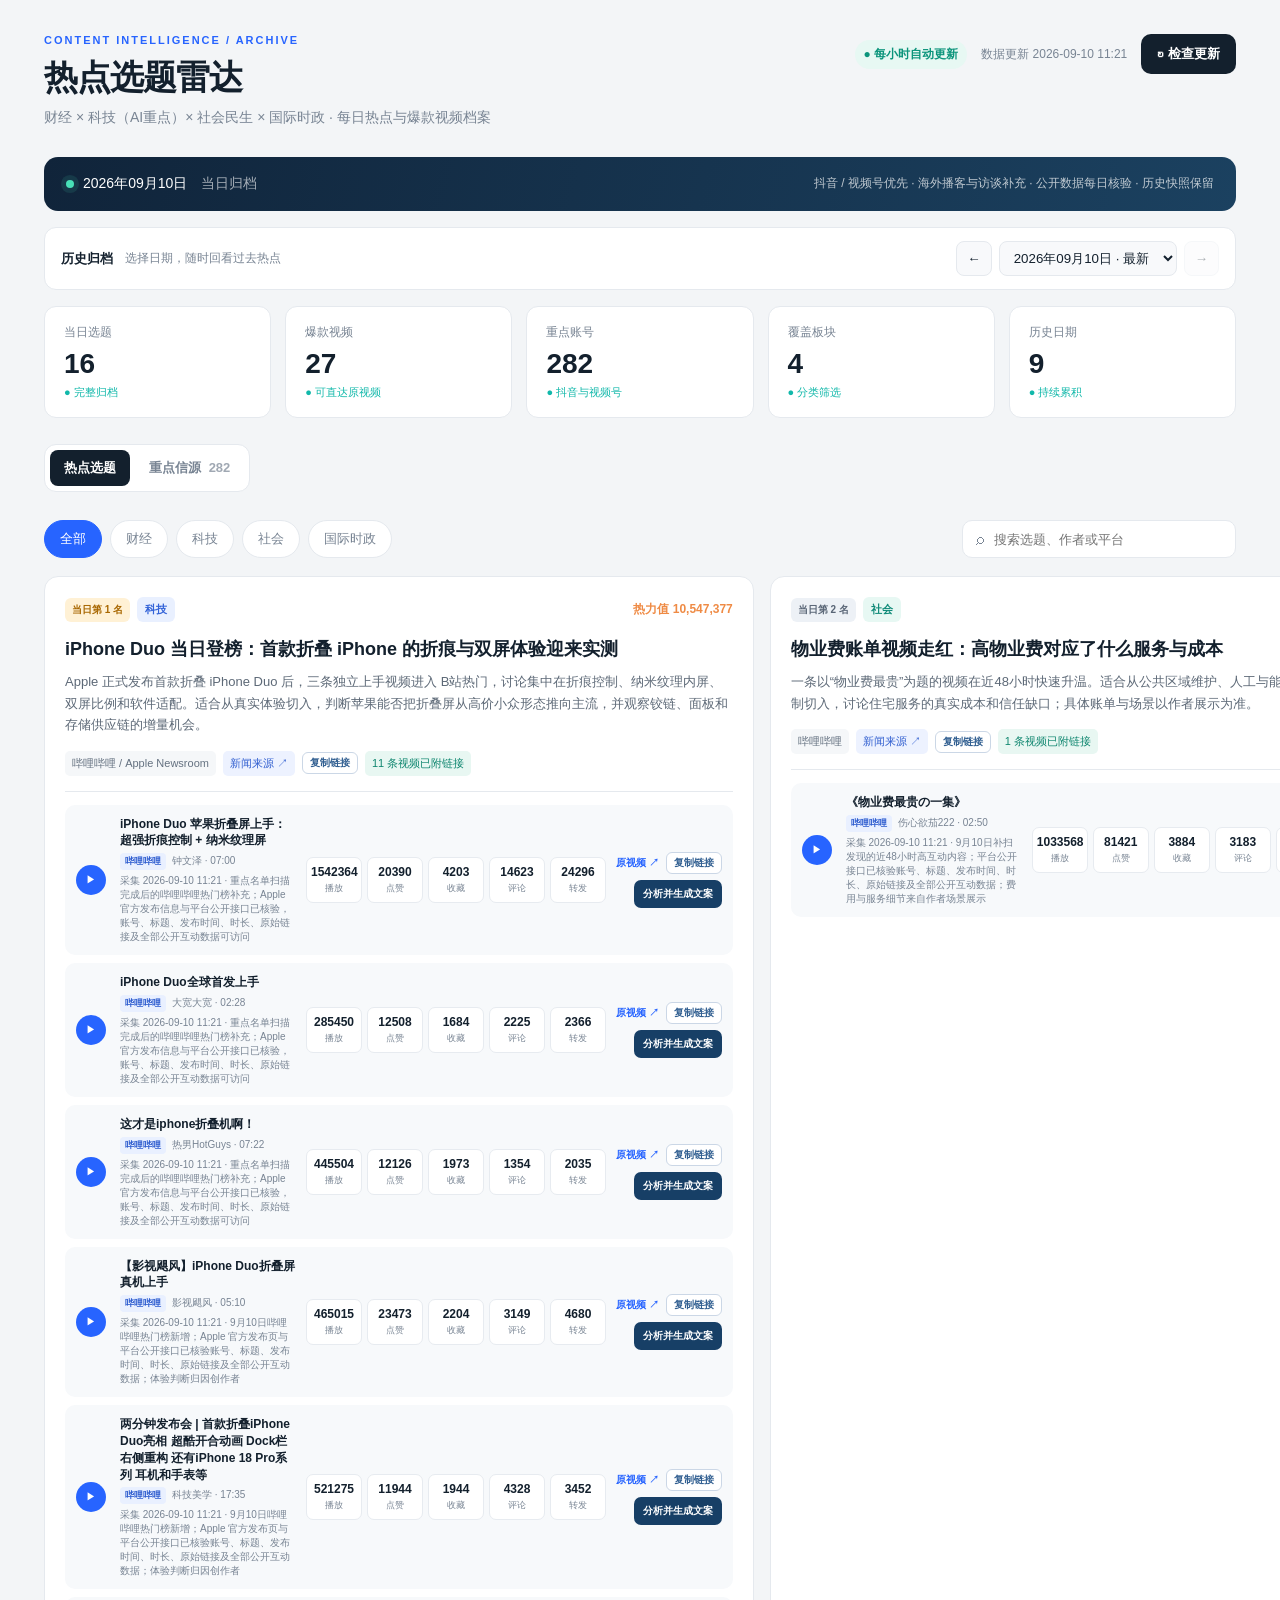
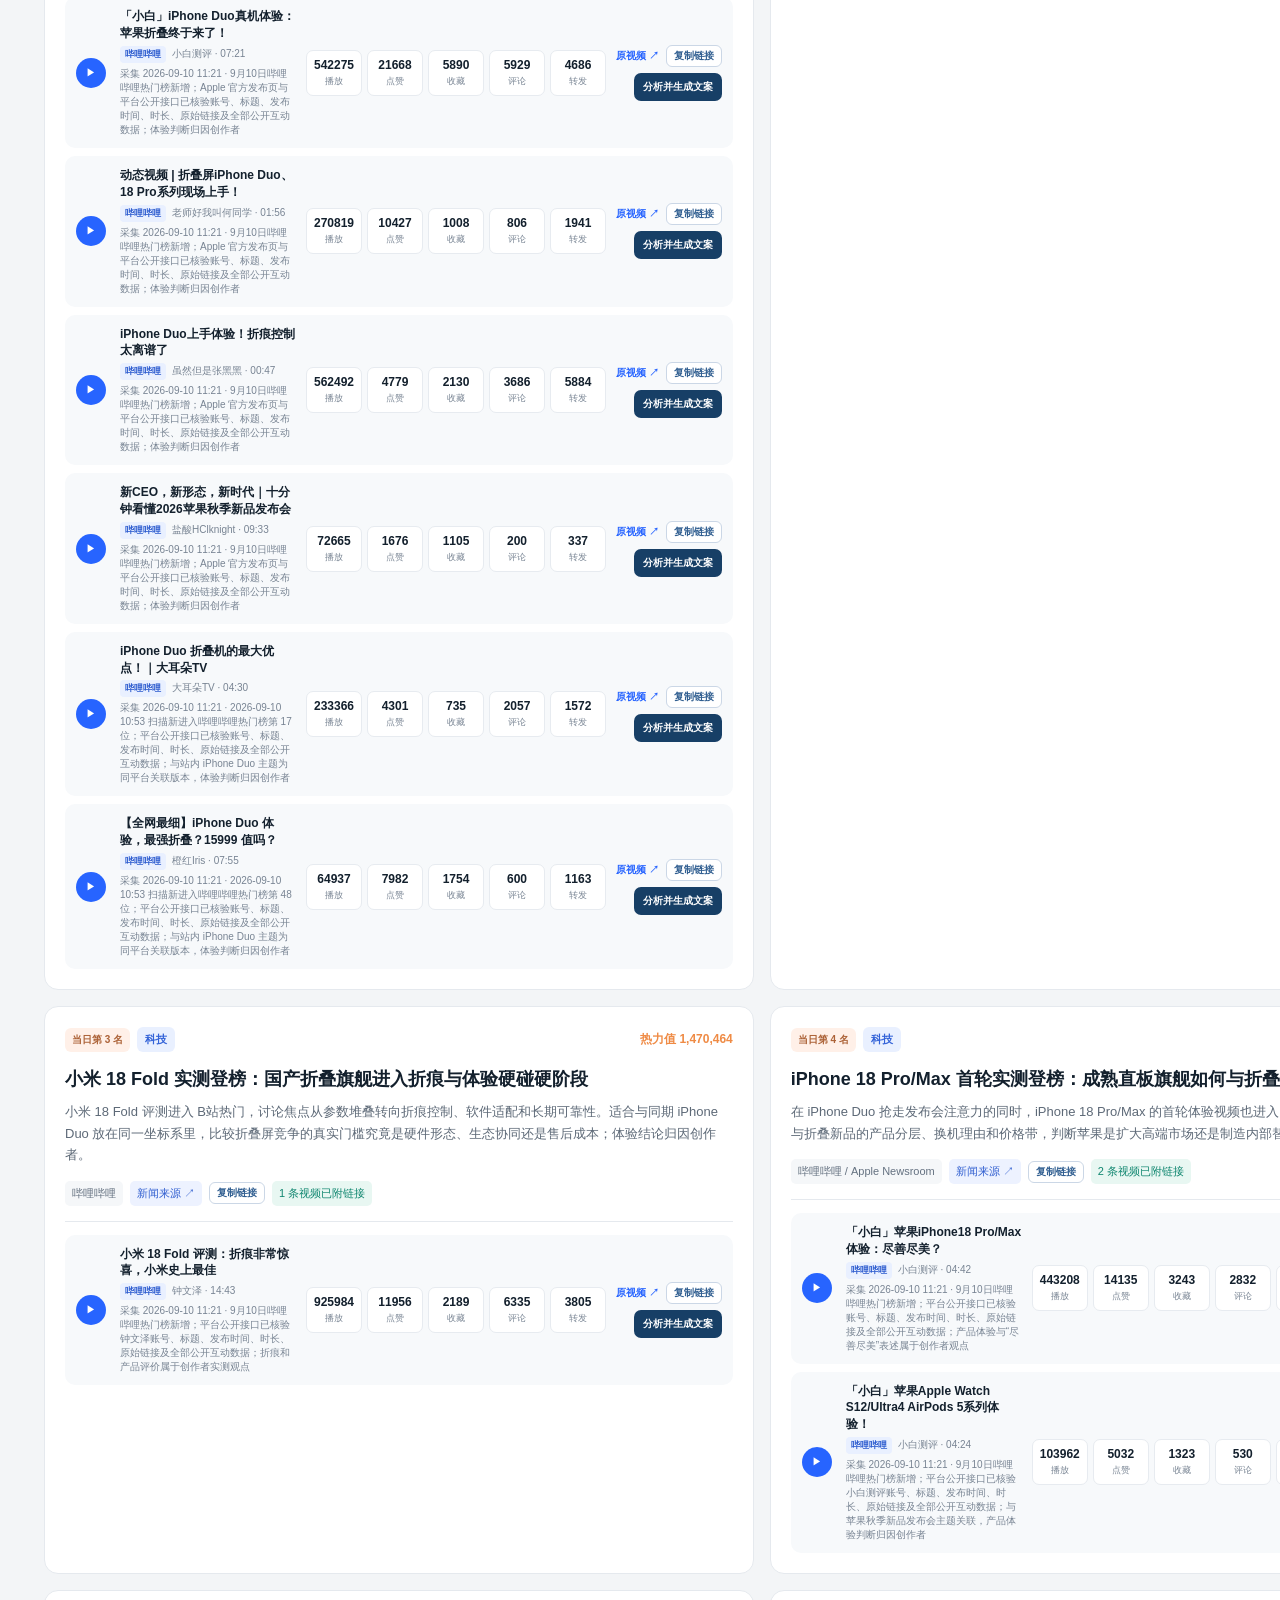
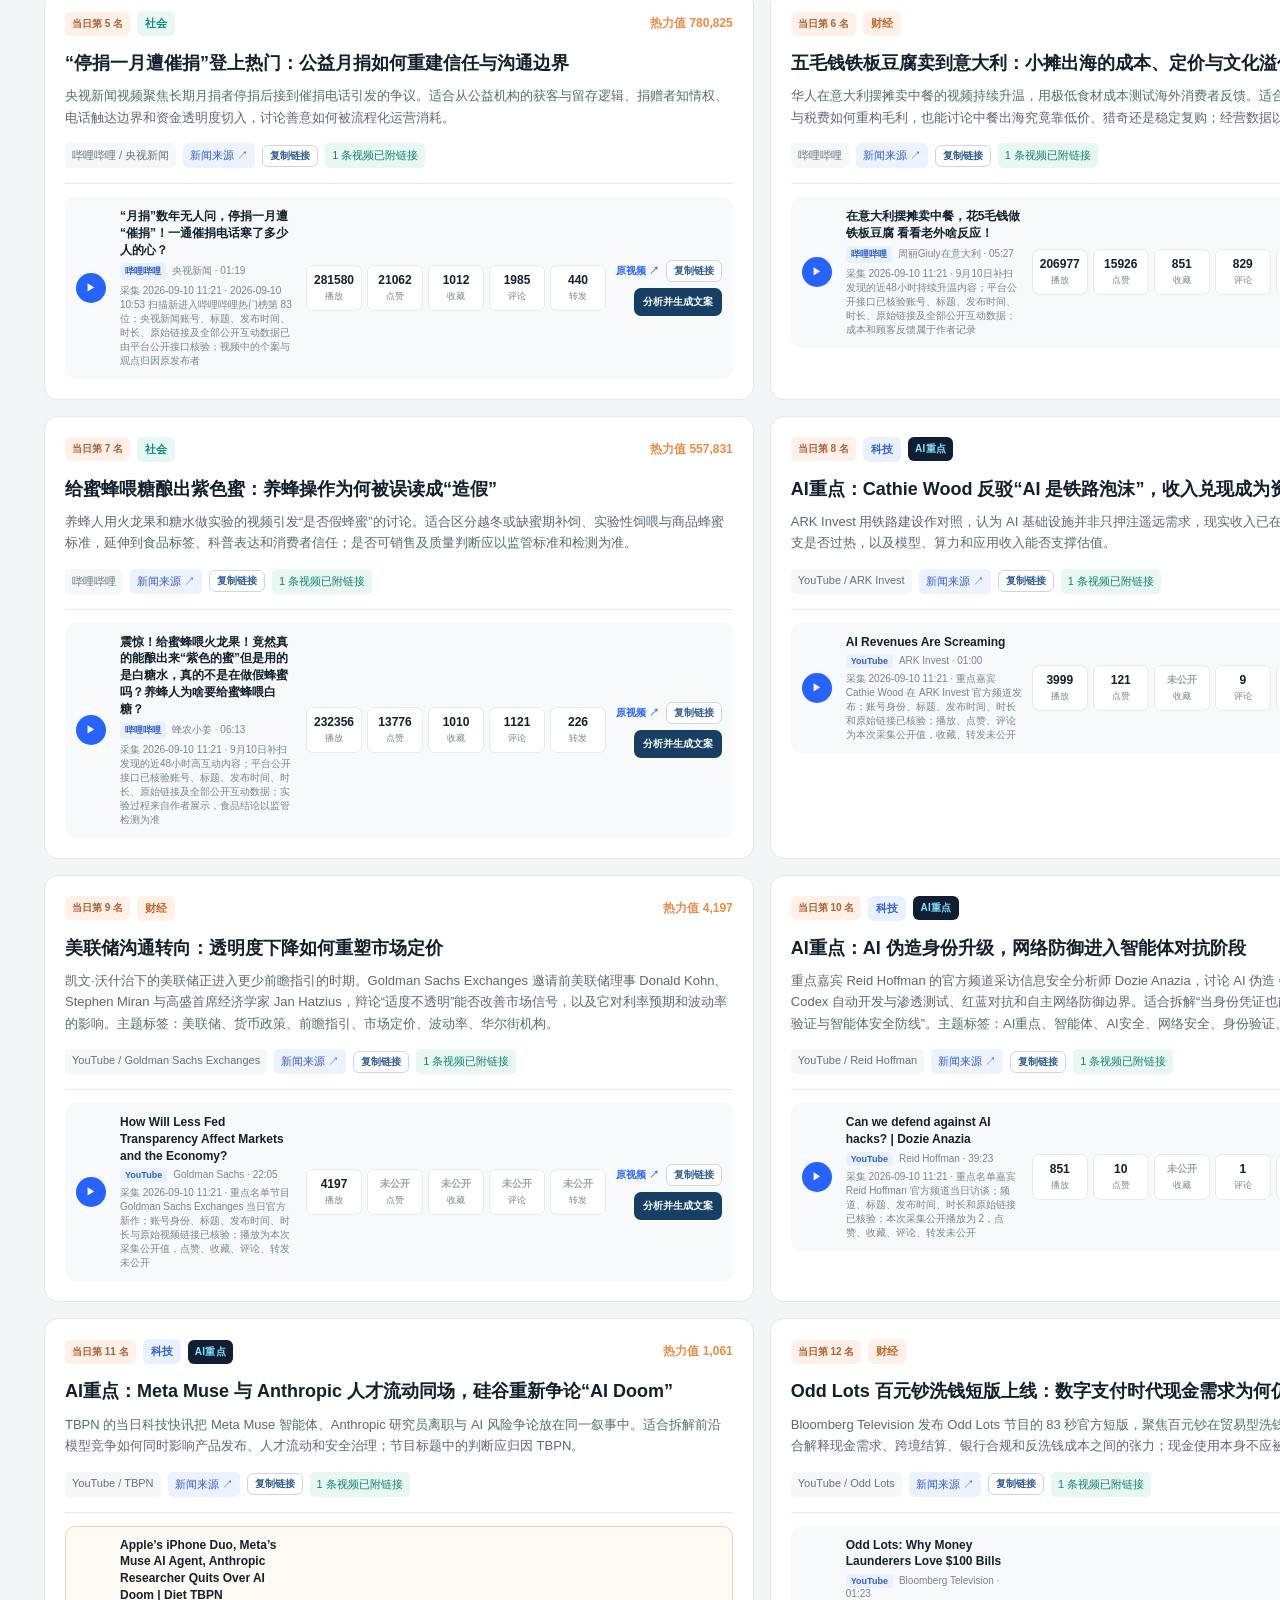
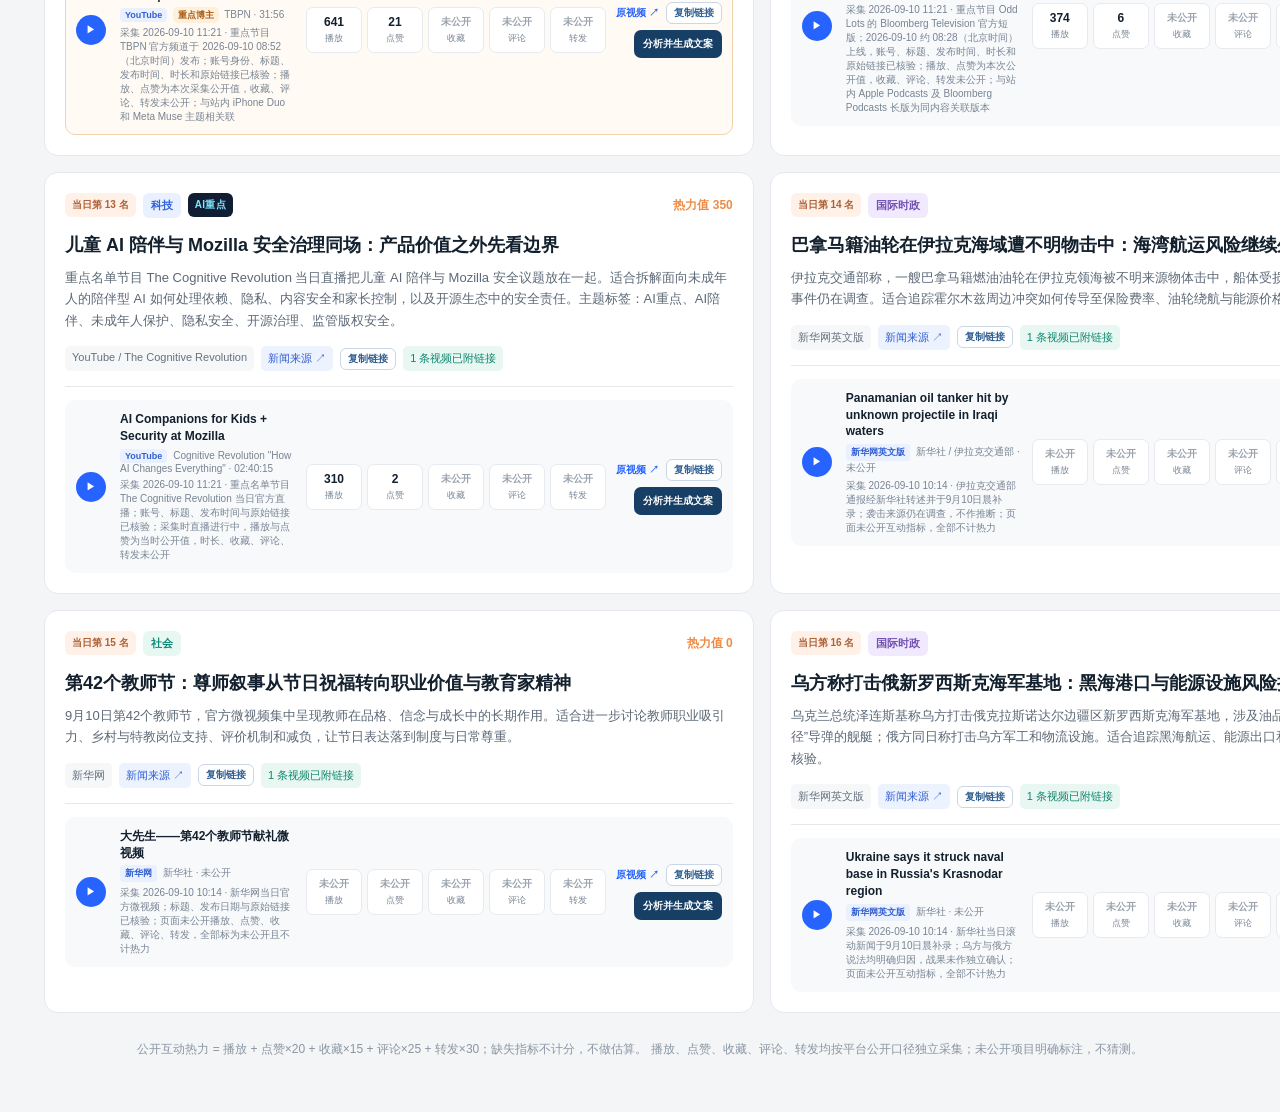
==== index.html @ 60758d53 "Publish hot topic radar public mirror" ====
<!doctype html>
<html lang="zh-CN">
<head>
  <meta charset="UTF-8" />
  <meta name="viewport" content="width=device-width, initial-scale=1.0" />
  <meta name="description" content="面向短视频编导的财经、科技、社会民生与国际时政热点选题和爆款视频数据库" />
  <title>热点选题雷达</title>
  <link rel="stylesheet" href="styles.css" />
  <link rel="stylesheet" href="rank.css" />
  <link rel="stylesheet" href="copy-links.css" />
  <link rel="stylesheet" href="creators.css" />
</head>
<body>
  <main class="shell">
    <header class="topbar">
      <div>
        <div class="eyebrow">CONTENT INTELLIGENCE / ARCHIVE</div>
        <h1>热点选题雷达</h1>
        <p class="subtitle">财经 × 科技（AI重点）× 社会民生 × 国际时政 · 每日热点与爆款视频档案</p>
      </div>
      <div class="top-actions"><span class="hourly">● 每小时自动更新</span><span id="updateTime"></span><button id="refreshBtn">↻ 检查更新</button></div>
    </header>

    <section class="hero">
      <div><span class="live-dot"></span><span id="dateLabel"></span><span class="muted">　当日归档</span></div>
      <div class="hero-note">抖音 / 视频号优先 · 海外播客与访谈补充 · 公开数据每日核验 · 历史快照保留</div>
    </section>

    <section class="date-strip">
      <div class="date-copy"><strong>历史归档</strong><span>选择日期，随时回看过去热点</span></div>
      <div class="date-controls">
        <button id="prevDate" aria-label="查看前一天">←</button>
        <select id="dateSelect" aria-label="选择热点日期"></select>
        <button id="nextDate" aria-label="查看后一天">→</button>
      </div>
    </section>

    <section class="stats" id="stats"></section>

    <nav class="view-switch" aria-label="内容视图">
      <button class="view-btn active" type="button" data-view="topics">热点选题</button>
      <button class="view-btn" type="button" data-view="creators">重点信源 <span id="creatorCount">282</span></button>
    </nav>

    <section class="toolbar" id="topicToolbar">
      <div class="tabs" id="tabs"></div>
      <label class="search"><span>⌕</span><input id="search" placeholder="搜索选题、作者或平台" /></label>
    </section>

    <section class="grid" id="topicGrid"></section>

    <section class="creator-panel" id="creatorPanel" hidden>
      <div class="creator-intro">
        <div><span class="creator-kicker">定向观察池</span><h2>重点博主、播客与访谈</h2><p id="creatorSummary">优先扫描国内重点账号，并追踪华尔街与硅谷的AI对话。</p></div>
        <label class="search creator-search"><span>⌕</span><input id="creatorSearch" placeholder="搜索博主、播客或访谈" /></label>
      </div>
      <div class="creator-tabs" id="creatorTabs"></div>
      <div class="creator-grid" id="creatorGrid"></div>
    </section>
    <footer>播放、点赞、收藏、评论、转发均按平台公开口径独立采集；平台未公开的项目会明确标注“待核验”。</footer>
  </main>

  <div id="copyToast" class="copy-toast" role="status" aria-live="polite" aria-atomic="true" hidden></div>

  <div class="analysis-modal" id="analysisModal" hidden>
    <div class="analysis-backdrop" data-close-analysis></div>
    <section class="analysis-panel" role="dialog" aria-modal="true" aria-labelledby="analysisTitle">
      <header class="analysis-head">
        <div><span class="analysis-kicker">爆款拆解与口播生成</span><h2 id="analysisTitle">文案分析工作台</h2></div>
        <button class="icon-btn" data-close-analysis aria-label="关闭分析面板">×</button>
      </header>
      <div class="analysis-controls">
        <label>目标受众<select id="audienceSelect"></select></label>
        <label>口播字数<select id="durationSelect"><option value="1400" selected>1400字以内</option><option value="1600">1401–1600字</option><option value="1800">1601–1800字</option></select></label>
        <label class="opinion-field">补充个人观点（可选）<textarea id="opinionInput" rows="2" placeholder="例如：我认为真正的机会不在上游，而在能替客户交付结果的应用端"></textarea></label>
        <button class="generate-btn" id="generateBtn">重新分析并生成</button>
      </div>
      <div class="analysis-basis" id="analysisBasis"></div>
      <div class="analysis-output" id="analysisOutput"></div>
      <footer class="analysis-actions"><button id="copyScript">复制口播稿</button><button id="downloadScript">下载 TXT</button><a id="analysisSource" target="_blank" rel="noopener">查看原视频 ↗</a></footer>
    </section>
  </div>
  <script src="data.js"></script>
  <script src="creator-data.js"></script>
  <script src="app.js"></script>
</body>
</html>
---- styles.css ----
:root{--bg:#f3f5f7;--ink:#13202d;--muted:#788493;--line:#e5e9ee;--card:#fff;--blue:#2764ff;--cyan:#11b8aa;--orange:#ef8b45;--shadow:0 12px 32px rgba(24,43,66,.08)}
*{box-sizing:border-box}body{margin:0;background:var(--bg);color:var(--ink);font-family:Inter,"PingFang SC","Microsoft YaHei",sans-serif}.shell{max-width:1460px;margin:auto;padding:34px 44px 54px}.topbar{display:flex;justify-content:space-between;gap:28px;align-items:flex-start}.eyebrow{font-size:11px;letter-spacing:2px;color:var(--blue);font-weight:800}.topbar h1{font-size:34px;letter-spacing:-1px;margin:9px 0 8px}.subtitle{margin:0;color:var(--muted);font-size:14px}.top-actions{display:flex;align-items:center;gap:14px;color:var(--muted);font-size:12px}.top-actions button{border:0;background:var(--ink);color:#fff;padding:11px 16px;border-radius:10px;cursor:pointer;font-weight:700}.hero{margin-top:30px;background:linear-gradient(105deg,#10243a,#1b4160);color:#fff;padding:18px 22px;border-radius:14px;display:flex;justify-content:space-between;font-size:14px}.live-dot{display:inline-block;width:8px;height:8px;border-radius:50%;background:#48e0b7;margin-right:9px;box-shadow:0 0 0 5px rgba(72,224,183,.11)}.muted{opacity:.62}.hero-note{font-size:12px;opacity:.72}.date-strip{margin:16px 0;display:flex;align-items:center;justify-content:space-between;background:#fff;border:1px solid var(--line);border-radius:12px;padding:13px 16px}.date-copy{display:flex;align-items:center;gap:12px}.date-copy strong{font-size:13px}.date-copy span{font-size:12px;color:var(--muted)}.date-controls{display:flex;gap:7px}.date-controls button,.date-controls select{border:1px solid var(--line);background:#f8f9fb;border-radius:8px;padding:8px 10px;color:var(--ink)}.date-controls button{cursor:pointer}.date-controls button:disabled{opacity:.35;cursor:not-allowed}.stats{display:grid;grid-template-columns:repeat(4,1fr);gap:14px;margin:16px 0}.stat{background:var(--card);border:1px solid var(--line);border-radius:12px;padding:17px 19px}.stat-label{color:var(--muted);font-size:12px}.stat-value{font-size:28px;font-weight:800;margin-top:7px}.stat-trend{font-size:11px;color:var(--cyan);margin-top:5px}.toolbar{display:flex;justify-content:space-between;align-items:center;margin:28px 0 18px}.tabs{display:flex;gap:8px;flex-wrap:wrap}.tab{border:1px solid var(--line);background:#fff;color:var(--muted);padding:9px 15px;border-radius:999px;cursor:pointer;font-size:13px}.tab.active{background:var(--blue);border-color:var(--blue);color:#fff}.search{background:#fff;border:1px solid var(--line);border-radius:10px;padding:9px 13px;display:flex;gap:8px;align-items:center;color:var(--muted)}.search input{border:0;outline:0;width:230px;font-size:13px}.grid{display:grid;grid-template-columns:repeat(2,1fr);gap:16px}.card{background:var(--card);border:1px solid var(--line);border-radius:14px;padding:20px;display:flex;flex-direction:column;transition:.2s}.card:hover{transform:translateY(-2px);box-shadow:var(--shadow)}.card-head{display:flex;justify-content:space-between;align-items:center}.tag{font-size:11px;font-weight:800;padding:5px 8px;border-radius:6px}.tag.财经{background:#fff0e8;color:#c86526}.tag.科技{background:#e9f0ff;color:#3262d8}.tag.社会{background:#e7f8f3;color:#118b79}.tag.国际时政{background:#f1eaff;color:#7251b2}.score{font-size:12px;color:var(--orange);font-weight:800}.card h2{font-size:18px;line-height:1.4;margin:15px 0 9px}.hook{font-size:13px;line-height:1.65;color:#5d6977;margin:0}.meta{display:flex;gap:7px;flex-wrap:wrap;margin-top:15px}.pill{font-size:11px;color:#647180;background:#f5f7f9;border-radius:5px;padding:5px 7px;text-decoration:none}.pill.warn{color:#a56b21;background:#fff7e8}.pill.ok{color:#0f866f;background:#e8f7f2}.pill.source{color:#315fd0;background:#edf2ff}.videos{display:grid;gap:8px;border-top:1px solid var(--line);margin-top:15px;padding-top:13px}.video{display:grid;grid-template-columns:34px 1fr auto;align-items:center;gap:10px;padding:10px;border-radius:10px;background:#f7f9fb;text-decoration:none;color:var(--ink);border:1px solid transparent}.video:hover{border-color:#ccdafd;background:#f1f5ff}.play{width:30px;height:30px;display:grid;place-items:center;background:var(--blue);color:#fff;border-radius:50%;font-size:10px}.video-main strong{display:block;font-size:12px;line-height:1.4}.video-main span{display:block;color:var(--muted);font-size:10px;margin-top:4px}.video-metric{text-align:right}.video-metric b{display:block;font-size:13px}.video-metric span{display:block;font-size:9px;color:var(--muted);margin-top:3px}.empty-video{border-top:1px solid var(--line);margin-top:15px;padding-top:12px;color:#a0a8b2;font-size:11px}.card.empty{grid-column:1/-1}footer{color:#8b96a2;font-size:12px;margin-top:28px;text-align:center}@media(max-width:900px){.shell{padding:26px 20px}.grid{grid-template-columns:1fr}.stats{grid-template-columns:repeat(2,1fr)}}@media(max-width:620px){.topbar,.hero,.toolbar,.date-strip{display:block}.top-actions{margin-top:18px}.hero-note,.date-controls{margin-top:10px}.date-controls{display:grid;grid-template-columns:auto 1fr auto}.stats{gap:8px}.stat{padding:14px}.stat-value{font-size:23px}.search{margin-top:14px}.search input{width:100%}.video{grid-template-columns:30px 1fr}.video-metric{grid-column:2;text-align:left;display:flex;gap:6px;align-items:center}}
---- rank.css ----
.card-head{gap:12px}
.head-left{display:flex;align-items:center;gap:7px;flex-wrap:wrap}
.rank{font-size:10px;font-weight:800;padding:5px 7px;border-radius:6px;background:#edf0f4;color:#596574}
.rank-1{background:#fff1d5;color:#a86700}
.rank-2{background:#edf1f6;color:#596576}
.rank-3{background:#fff0e8;color:#ac6237}
.ai-focus{font-size:10px;font-weight:900;padding:5px 7px;border-radius:6px;background:#111d32;color:#7ee7ff;letter-spacing:.3px}
.hourly{color:#0b947b;font-weight:800;background:#e7f8f3;padding:6px 9px;border-radius:999px;white-space:nowrap}
.video{grid-template-columns:minmax(220px,1.25fr) minmax(300px,1fr) auto}
.video-lead{display:grid;grid-template-columns:34px 1fr;align-items:center;gap:10px;min-width:0}
.video-main{min-width:0}
.video-metrics{display:grid;grid-template-columns:repeat(5,minmax(48px,1fr));gap:5px}
.video-metric{text-align:center;background:#fff;border:1px solid #e7ebf0;border-radius:7px;padding:7px 4px}
.video-metric b{font-size:12px;white-space:nowrap}
.video-metric.pending b{font-size:10px;color:#9aa3ad;font-weight:600}
.video-lead{text-decoration:none;color:inherit}.video-link{font-size:10px;color:var(--blue);font-weight:700;white-space:nowrap;text-decoration:none}.video-actions{display:grid;gap:6px;justify-items:end}.analyze-btn{border:0;border-radius:7px;background:#173f66;color:#fff;padding:7px 9px;font-size:10px;font-weight:800;cursor:pointer;white-space:nowrap}.analyze-btn:hover{background:#245b8d}
.platform-badge{display:inline-block;margin-right:6px;padding:2px 5px;border-radius:4px;background:#e9f0ff;color:#315fd0;font-size:9px;font-style:normal;font-weight:800}
.analysis-modal[hidden]{display:none}.analysis-modal{position:fixed;inset:0;z-index:1000;display:grid;justify-items:end}.analysis-backdrop{position:absolute;inset:0;background:rgba(7,18,30,.56);backdrop-filter:blur(3px)}.analysis-panel{position:relative;width:min(880px,94vw);height:100%;overflow:auto;background:#f5f7fa;box-shadow:-20px 0 60px rgba(0,0,0,.22);padding:26px}.analysis-head{display:flex;justify-content:space-between;align-items:flex-start;gap:20px}.analysis-head h2{font-size:24px;line-height:1.35;margin:6px 0 0}.analysis-kicker{font-size:10px;letter-spacing:1.6px;color:var(--blue);font-weight:900}.icon-btn{border:1px solid var(--line);background:#fff;border-radius:50%;width:36px;height:36px;font-size:22px;cursor:pointer}.analysis-controls{display:grid;grid-template-columns:1fr 1fr auto;gap:10px;margin:22px 0 12px}.analysis-controls label{display:grid;gap:6px;font-size:11px;color:var(--muted);font-weight:700}.analysis-controls select,.analysis-controls textarea{border:1px solid var(--line);background:#fff;border-radius:9px;padding:10px;color:var(--ink);font:inherit;resize:vertical}.opinion-field{grid-column:1/3}.generate-btn{grid-column:3;grid-row:1/3;border:0;background:var(--blue);color:#fff;border-radius:10px;padding:0 17px;font-weight:800;cursor:pointer}.analysis-basis{font-size:11px;line-height:1.55;color:#788391;background:#edf1f5;border-radius:8px;padding:10px 12px}.analysis-grid{display:grid;grid-template-columns:1fr 1fr;gap:12px;margin-top:14px}.analysis-grid section,.script-box{background:#fff;border:1px solid var(--line);border-radius:12px;padding:16px}.analysis-output h3{font-size:13px;margin:0 0 10px}.analysis-output p,.analysis-output li{font-size:12px;line-height:1.7;color:#536171}.analysis-output ol{padding-left:19px;margin:0}.script-box{margin-top:12px}.script-box pre{margin:0;white-space:pre-wrap;font-family:inherit;font-size:13px;line-height:1.9;color:#25364a}.analysis-actions{position:sticky;bottom:-26px;margin:18px -26px -26px;padding:14px 26px;background:rgba(255,255,255,.96);border-top:1px solid var(--line);display:flex;gap:9px;align-items:center}.analysis-actions button,.analysis-actions a{border:1px solid var(--line);border-radius:8px;background:#fff;color:var(--ink);padding:9px 12px;font-size:11px;font-weight:800;text-decoration:none;cursor:pointer}.analysis-actions button:first-child{background:var(--ink);color:#fff;border-color:var(--ink)}.modal-open{overflow:hidden}
@media(max-width:1120px){.video{grid-template-columns:1fr}.video-actions{display:flex;justify-content:flex-end;align-items:center}}
@media(max-width:620px){.video-metrics{grid-template-columns:repeat(5,minmax(0,1fr));gap:3px}.video-metric{padding:6px 2px}.video-metric b{font-size:10px}.video-metric.pending b{font-size:9px}.video-actions{justify-content:space-between}.analysis-panel{width:100vw;padding:20px}.analysis-controls,.analysis-grid{grid-template-columns:1fr}.opinion-field,.generate-btn{grid-column:1;grid-row:auto}.generate-btn{padding:12px}.analysis-actions{bottom:-20px;margin:18px -20px -20px;padding:12px 20px;flex-wrap:wrap}}
---- copy-links.css ----
.source-actions,
.link-actions {
  display: inline-flex;
  align-items: center;
  gap: 7px;
}

.link-actions {
  justify-content: flex-end;
}

.copy-link-btn {
  border: 1px solid #cbd7e6;
  border-radius: 6px;
  background: #fff;
  color: #315f91;
  padding: 5px 7px;
  font: inherit;
  font-size: 10px;
  font-weight: 800;
  line-height: 1;
  cursor: pointer;
  white-space: nowrap;
}

.copy-link-btn:hover {
  border-color: #8eacd0;
  background: #edf4fc;
}

.copy-link-btn:focus-visible {
  outline: 2px solid var(--blue);
  outline-offset: 2px;
}

.copy-toast {
  position: fixed;
  right: 22px;
  bottom: 22px;
  z-index: 80;
  background: #123f37;
  color: #fff;
  border-radius: 10px;
  padding: 11px 15px;
  box-shadow: 0 10px 28px rgba(18, 32, 45, .22);
  font-size: 13px;
  font-weight: 700;
}

.copy-toast.error {
  background: #9c3f34;
}

@media (max-width: 620px) {
  .copy-toast {
    left: 16px;
    right: 16px;
    bottom: 16px;
    text-align: center;
  }
}
---- creators.css ----
.view-switch {
  display: inline-flex;
  gap: 5px;
  padding: 5px;
  margin-top: 10px;
  border: 1px solid var(--line);
  border-radius: 12px;
  background: #fff;
}

.view-btn,
.creator-tab {
  border: 0;
  border-radius: 8px;
  background: transparent;
  color: var(--muted);
  padding: 9px 14px;
  font-size: 13px;
  font-weight: 700;
  cursor: pointer;
}

.view-btn.active,
.creator-tab.active {
  background: var(--ink);
  color: #fff;
}

.view-btn span {
  margin-left: 4px;
  opacity: .7;
}

.creator-panel {
  margin-top: 22px;
}

.creator-intro {
  display: flex;
  align-items: flex-end;
  justify-content: space-between;
  gap: 20px;
  padding: 21px 22px;
  border-radius: 14px;
  background: linear-gradient(110deg, #122a42, #183f5f);
  color: #fff;
}

.creator-kicker {
  color: #70e0c5;
  font-size: 11px;
  font-weight: 800;
  letter-spacing: 1.5px;
}

.creator-intro h2 {
  margin: 6px 0 5px;
  font-size: 24px;
}

.creator-intro p {
  margin: 0;
  color: rgba(255,255,255,.65);
  font-size: 13px;
}

.creator-search {
  flex: 0 0 auto;
}

.creator-tabs {
  display: flex;
  gap: 6px;
  margin: 16px 0 12px;
}

.creator-tab {
  border: 1px solid var(--line);
  background: #fff;
}

.creator-tab.active {
  border-color: var(--blue);
  background: var(--blue);
}

.creator-grid {
  display: grid;
  grid-template-columns: repeat(4, minmax(0, 1fr));
  gap: 10px;
}

.creator-card {
  display: grid;
  grid-template-columns: 40px minmax(0, 1fr) auto;
  align-items: center;
  gap: 10px;
  min-width: 0;
  padding: 13px;
  border: 1px solid var(--line);
  border-radius: 11px;
  background: #fff;
}

.creator-avatar {
  display: grid;
  width: 40px;
  height: 40px;
  place-items: center;
  border-radius: 50%;
  background: linear-gradient(145deg, #e8efff, #dce9f4);
  color: #284f78;
  font-size: 16px;
  font-weight: 900;
}

.creator-main {
  min-width: 0;
}

.creator-main h3 {
  overflow: hidden;
  margin: 0 0 6px;
  font-size: 14px;
  line-height: 1.3;
  text-overflow: ellipsis;
  white-space: nowrap;
}

.creator-main p {
  display: flex;
  gap: 5px;
  margin: 0;
}

.creator-platform,
.monitor-badge,
.review-badge,
.watch-badge {
  border-radius: 5px;
  padding: 3px 5px;
  font-size: 9px;
  font-style: normal;
  font-weight: 800;
}

.creator-platform.douyin { background: #edf0f4; color: #222b36; }
.creator-platform.channels { background: #e8f7f2; color: #0f806d; }
.creator-platform.podcast { background: #f1eaff; color: #6947a5; }
.creator-platform.person { background: #fff0dc; color: #9a581b; }
.monitor-badge { background: #eef3ff; color: #4168bb; }
.review-badge { background: #fff3df; color: #a96b16; }
.watch-badge { margin-right: 5px; background: #fff0dc; color: #a65c16; }

.copy-name-btn {
  border: 1px solid var(--line);
  border-radius: 7px;
  background: #f7f9fb;
  color: #526275;
  padding: 7px;
  font-size: 10px;
  font-weight: 700;
  cursor: pointer;
}

.copy-name-btn:hover { border-color: #aebfd2; background: #eef4fa; }
.creator-actions { display: grid; justify-items: end; gap: 6px; }
.creator-open { color: var(--blue); font-size: 10px; font-weight: 800; text-decoration: none; }
.podcast-card { grid-template-columns: 40px minmax(0, 1fr) auto; border-color: #e2d9f3; }
.podcast-card .creator-avatar { background: linear-gradient(145deg, #f0eaff, #e4dcf4); color: #66459d; }
.podcast-focus { margin: -1px 0 7px; color: #7b8490; font-size: 10px; line-height: 1.35; }
.watched-video { border-color: #f0d4ad; background: #fffaf3; }
.creator-empty { grid-column: 1 / -1; padding: 30px; text-align: center; color: var(--muted); }
.stats { grid-template-columns: repeat(5, 1fr); }

@media (max-width: 1180px) {
  .creator-grid { grid-template-columns: repeat(3, minmax(0, 1fr)); }
}

@media (max-width: 900px) {
  .stats { grid-template-columns: repeat(2, 1fr); }
  .creator-grid { grid-template-columns: repeat(2, minmax(0, 1fr)); }
}

@media (max-width: 620px) {
  .view-switch { display: flex; }
  .view-btn { flex: 1; }
  .creator-intro { display: block; }
  .creator-search { margin-top: 14px; }
  .creator-tabs { overflow-x: auto; }
  .creator-grid { grid-template-columns: 1fr; }
}
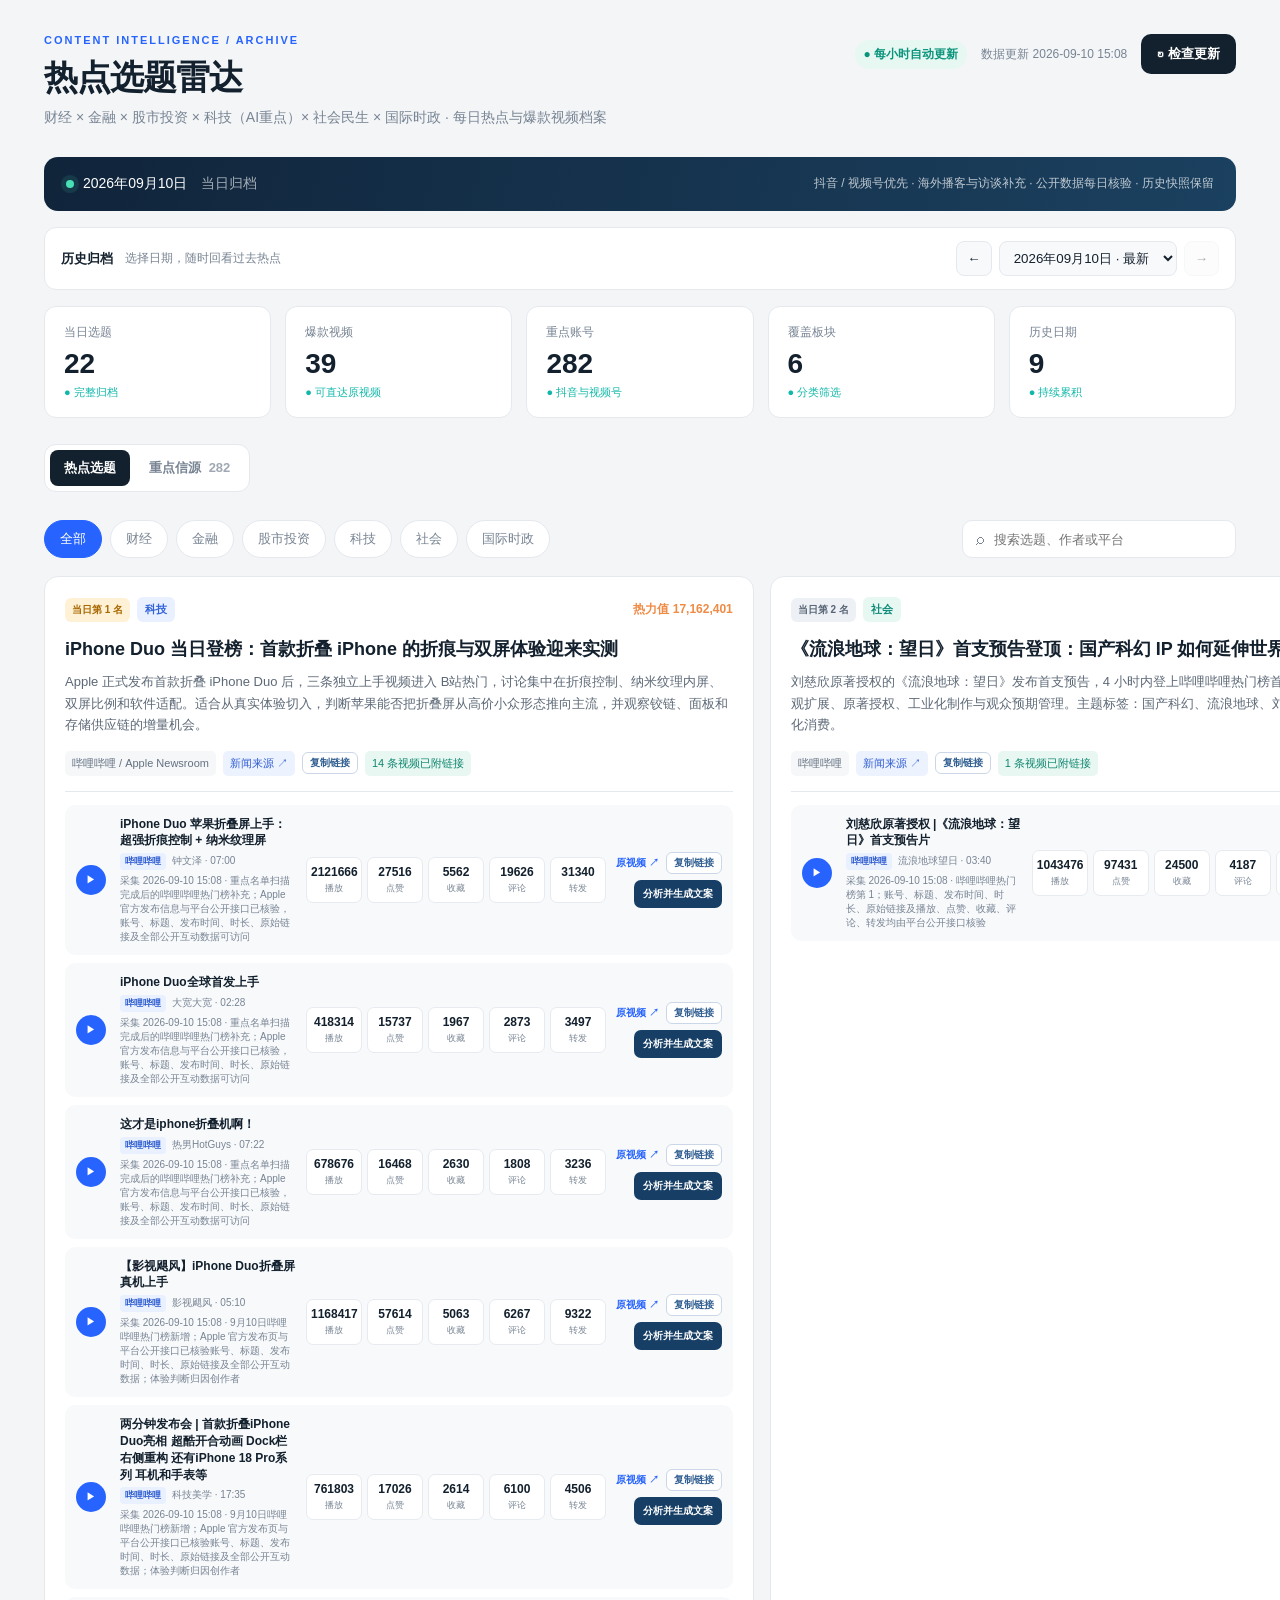
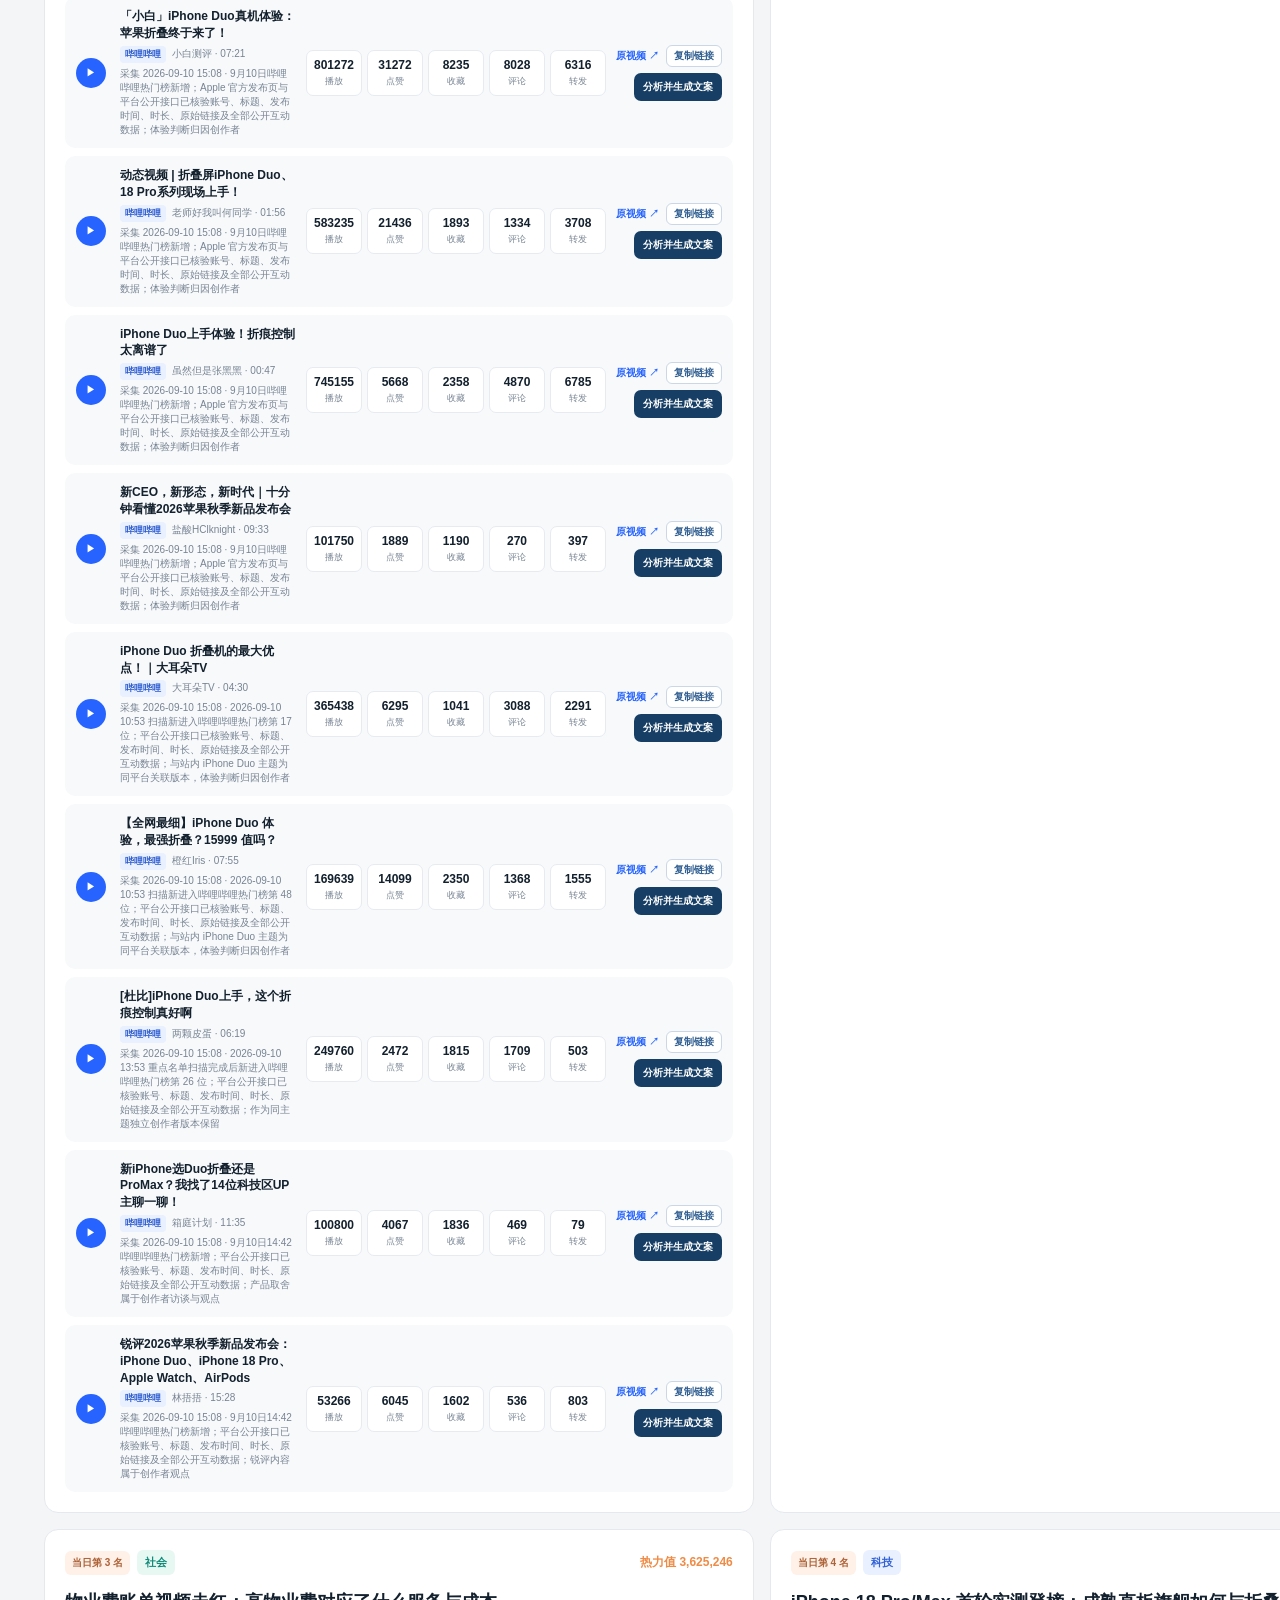
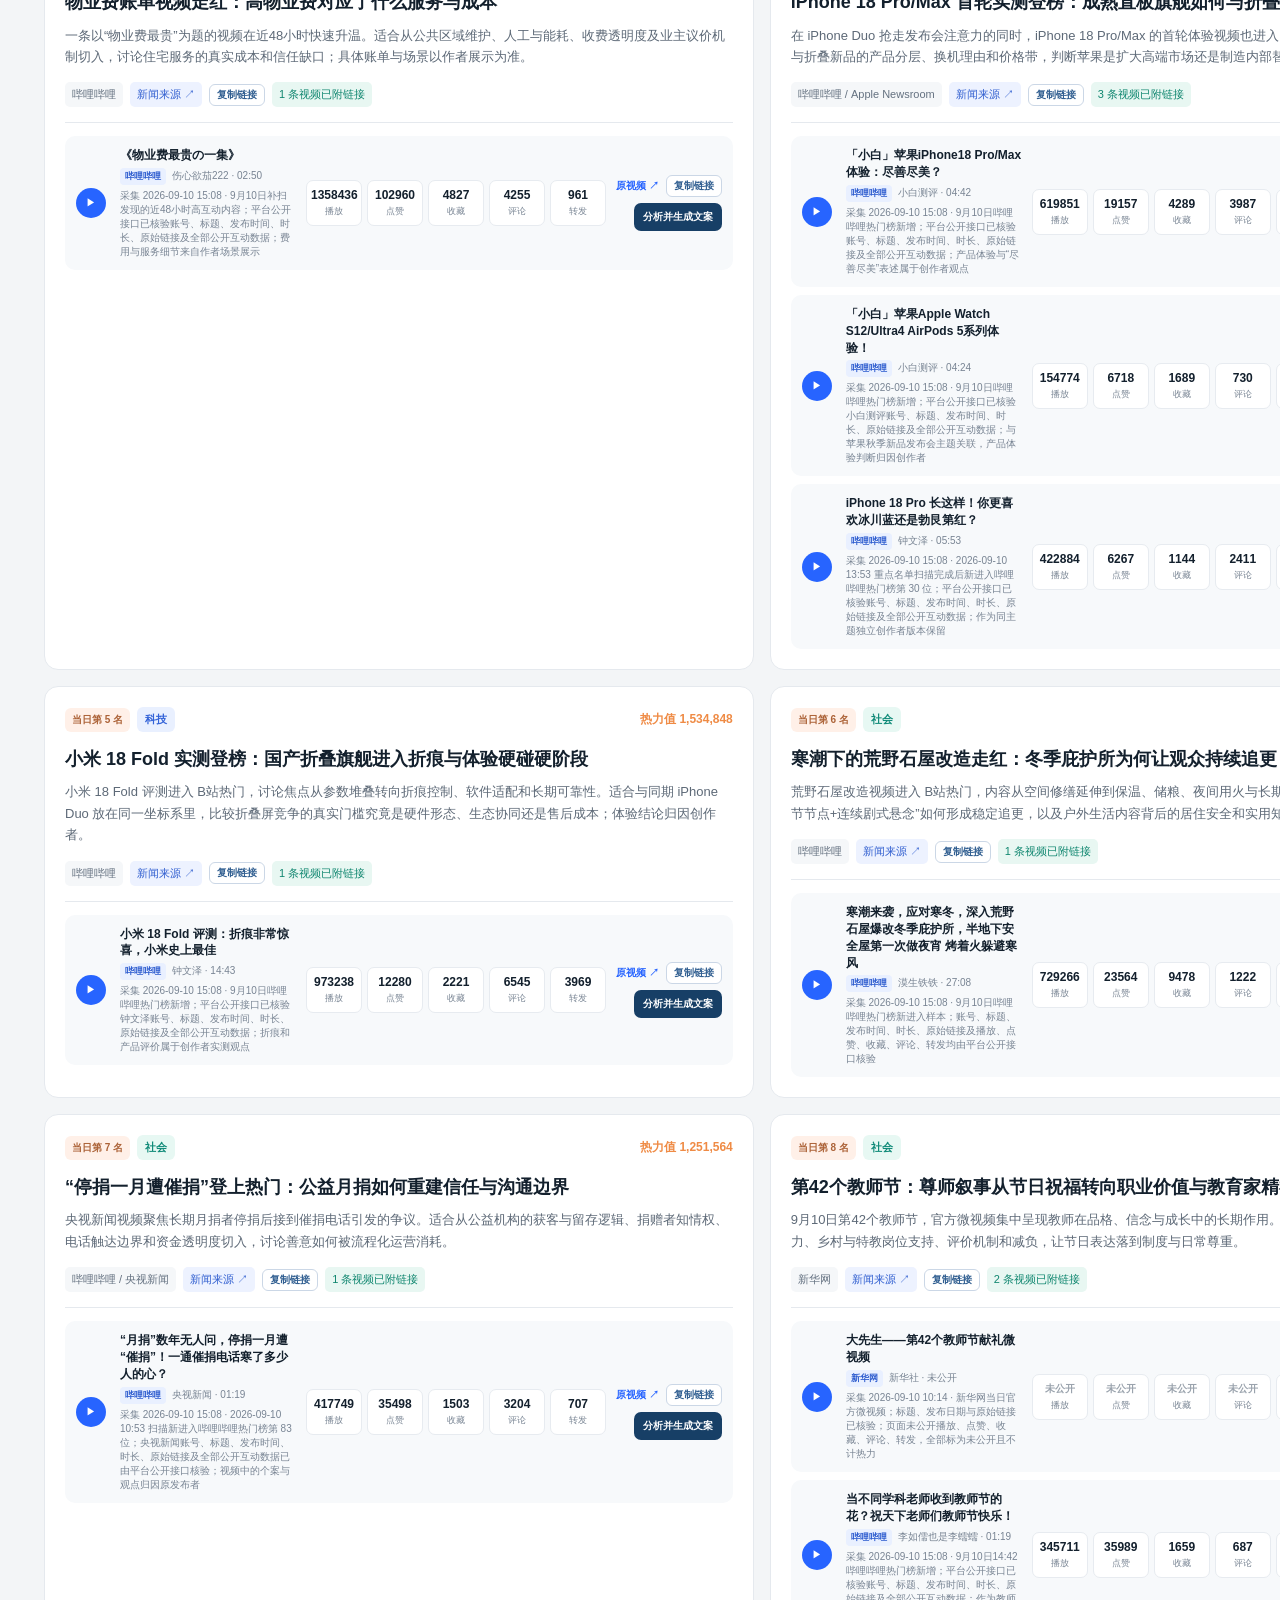
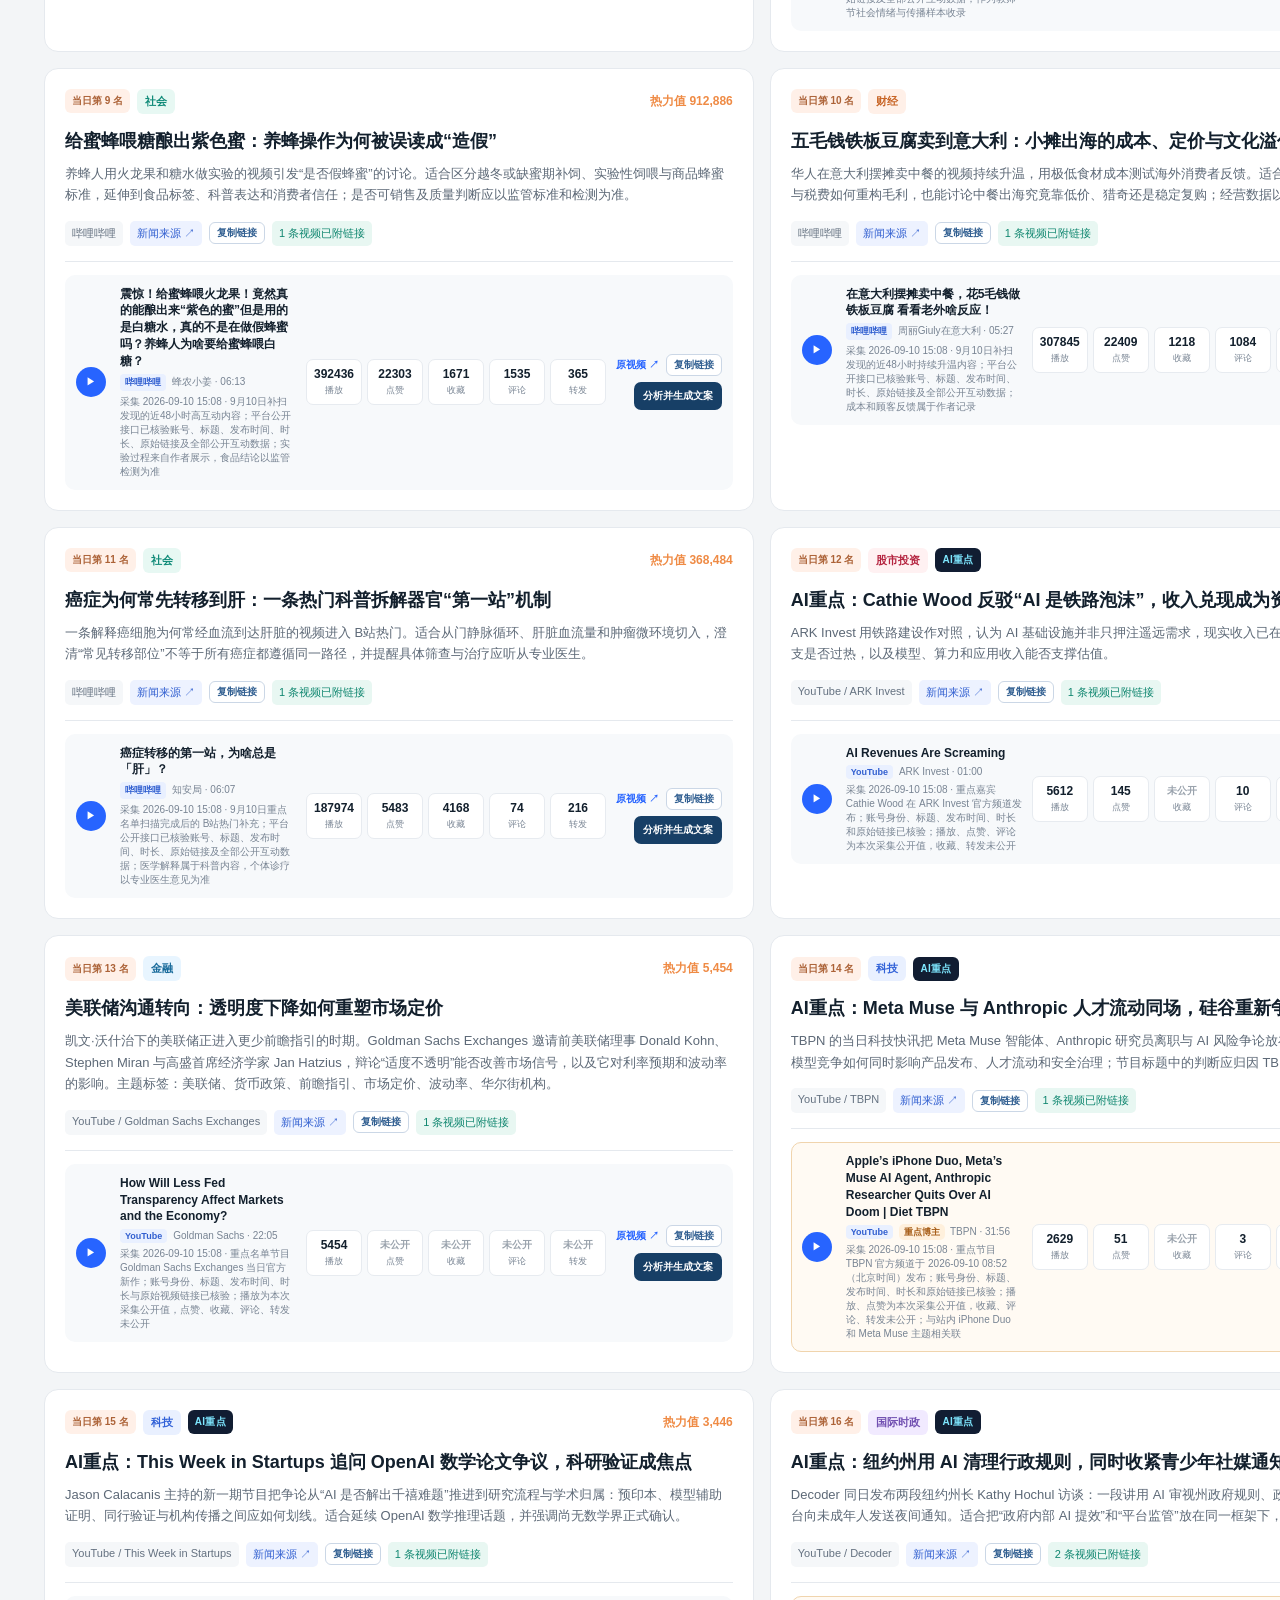
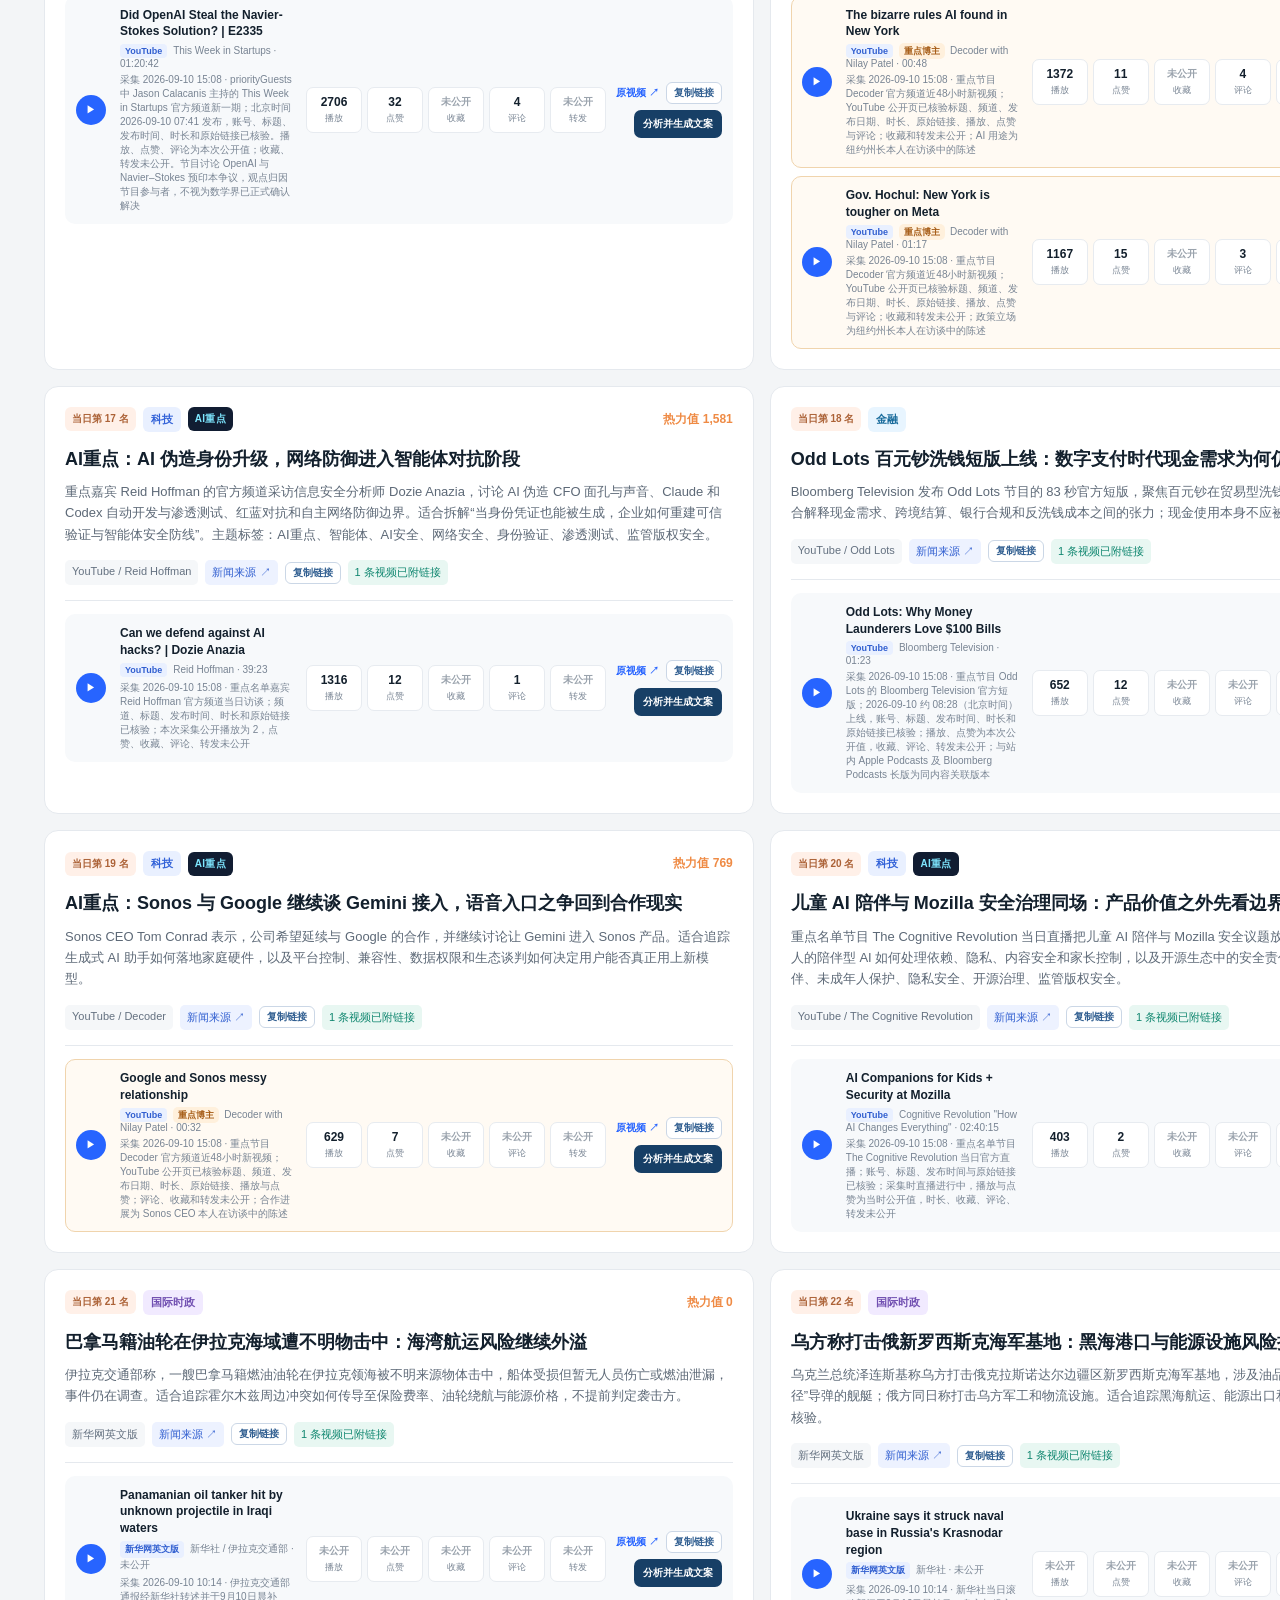
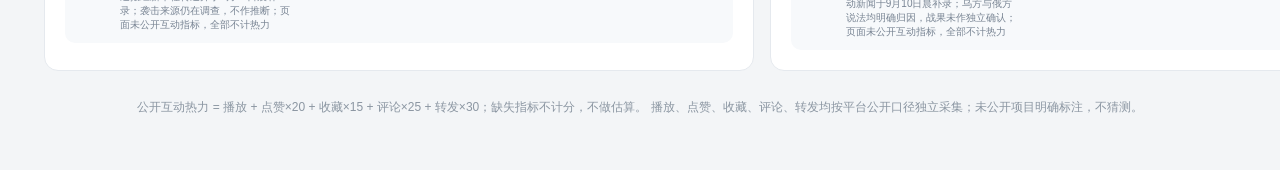
==== commit 158dcbd4: "Publish hot-topic snapshot 2026-09-10 15:08" ====
--- a/index.html
+++ b/index.html
@@ -3,12 +3,13 @@
 <head>
   <meta charset="UTF-8" />
   <meta name="viewport" content="width=device-width, initial-scale=1.0" />
-  <meta name="description" content="面向短视频编导的财经、科技、社会民生与国际时政热点选题和爆款视频数据库" />
+  <meta name="description" content="面向短视频编导的财经、金融、股市投资、科技、社会民生与国际时政热点选题和爆款视频数据库" />
   <title>热点选题雷达</title>
   <link rel="stylesheet" href="styles.css" />
   <link rel="stylesheet" href="rank.css" />
   <link rel="stylesheet" href="copy-links.css" />
   <link rel="stylesheet" href="creators.css" />
+  <link rel="stylesheet" href="categories.css" />
 </head>
 <body>
   <main class="shell">
@@ -16,7 +17,7 @@
       <div>
         <div class="eyebrow">CONTENT INTELLIGENCE / ARCHIVE</div>
         <h1>热点选题雷达</h1>
-        <p class="subtitle">财经 × 科技（AI重点）× 社会民生 × 国际时政 · 每日热点与爆款视频档案</p>
+        <p class="subtitle">财经 × 金融 × 股市投资 × 科技（AI重点）× 社会民生 × 国际时政 · 每日热点与爆款视频档案</p>
       </div>
       <div class="top-actions"><span class="hourly">● 每小时自动更新</span><span id="updateTime"></span><button id="refreshBtn">↻ 检查更新</button></div>
     </header>
--- a/categories.css
+++ b/categories.css
@@ -0,0 +1,9 @@
+.tag.金融 {
+  background: #e8f5ff;
+  color: #176a9b;
+}
+
+.tag.股市投资 {
+  background: #fff1f2;
+  color: #b4233f;
+}
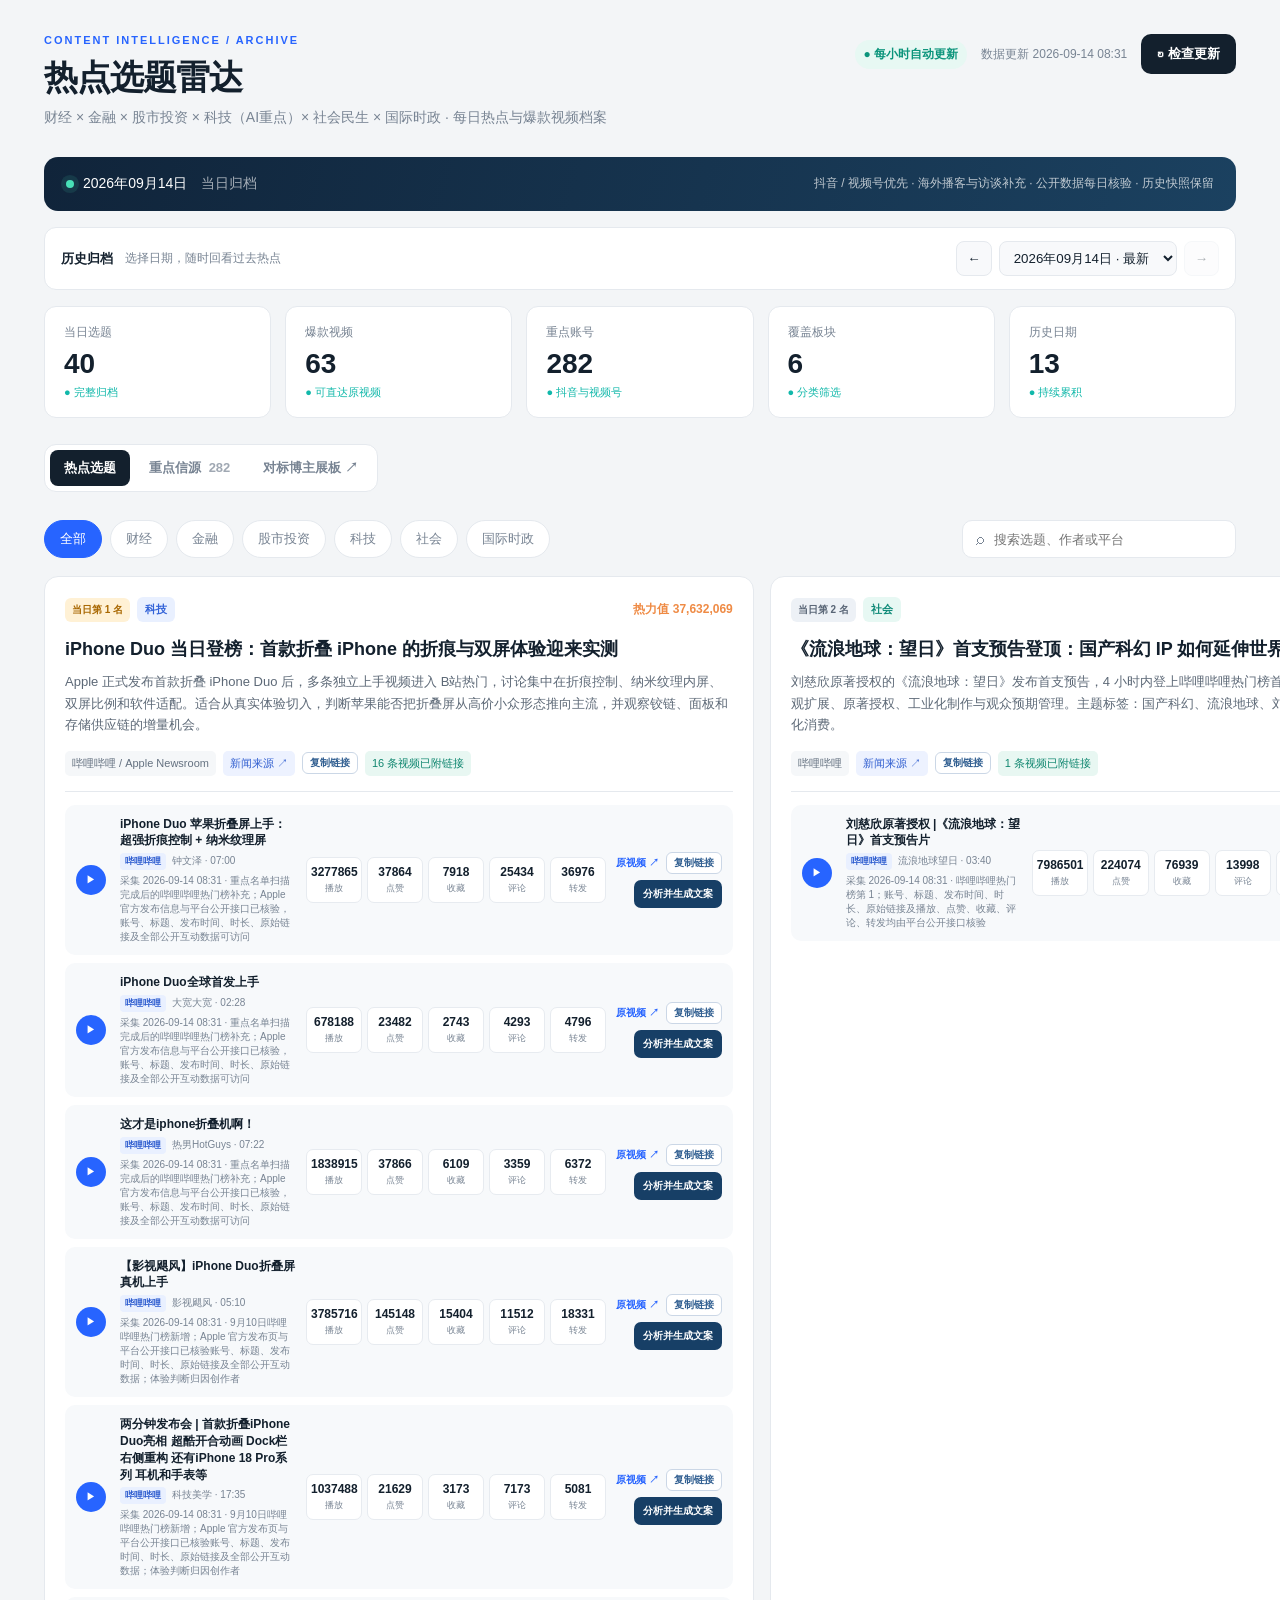
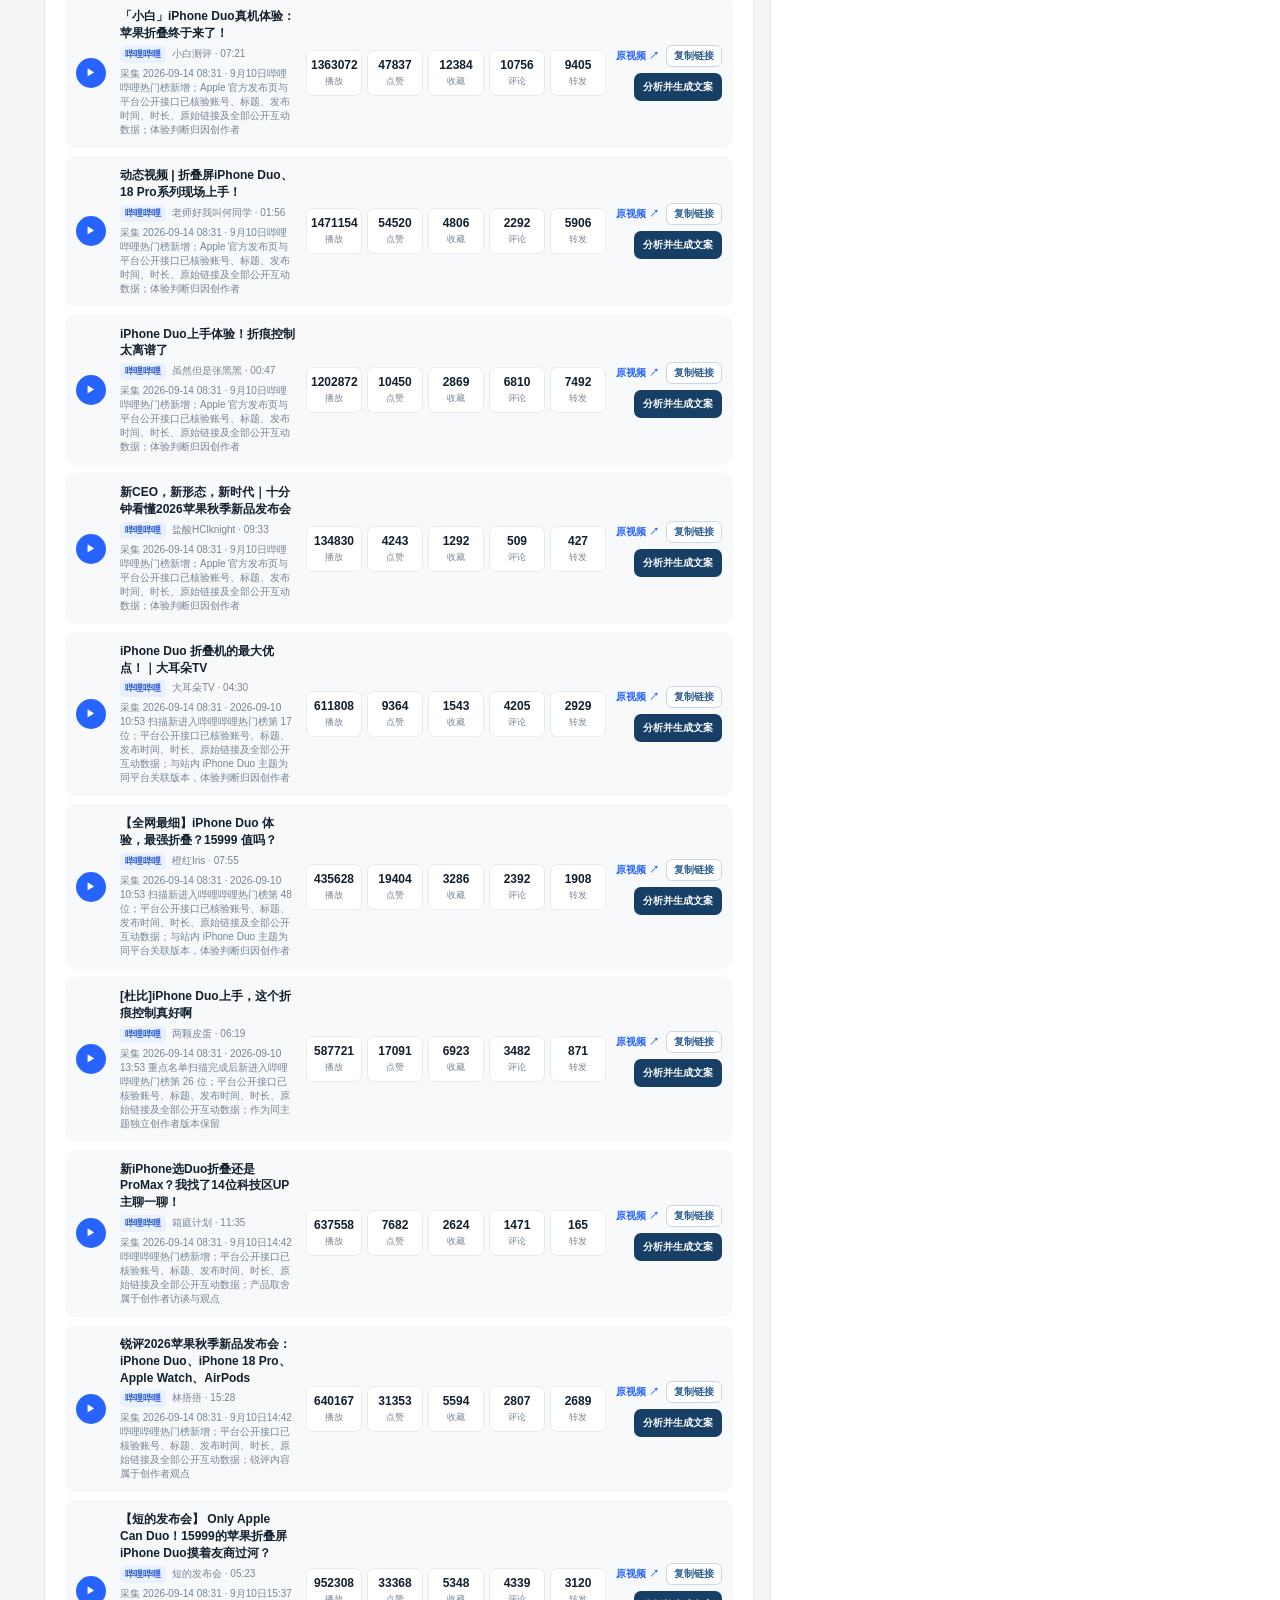
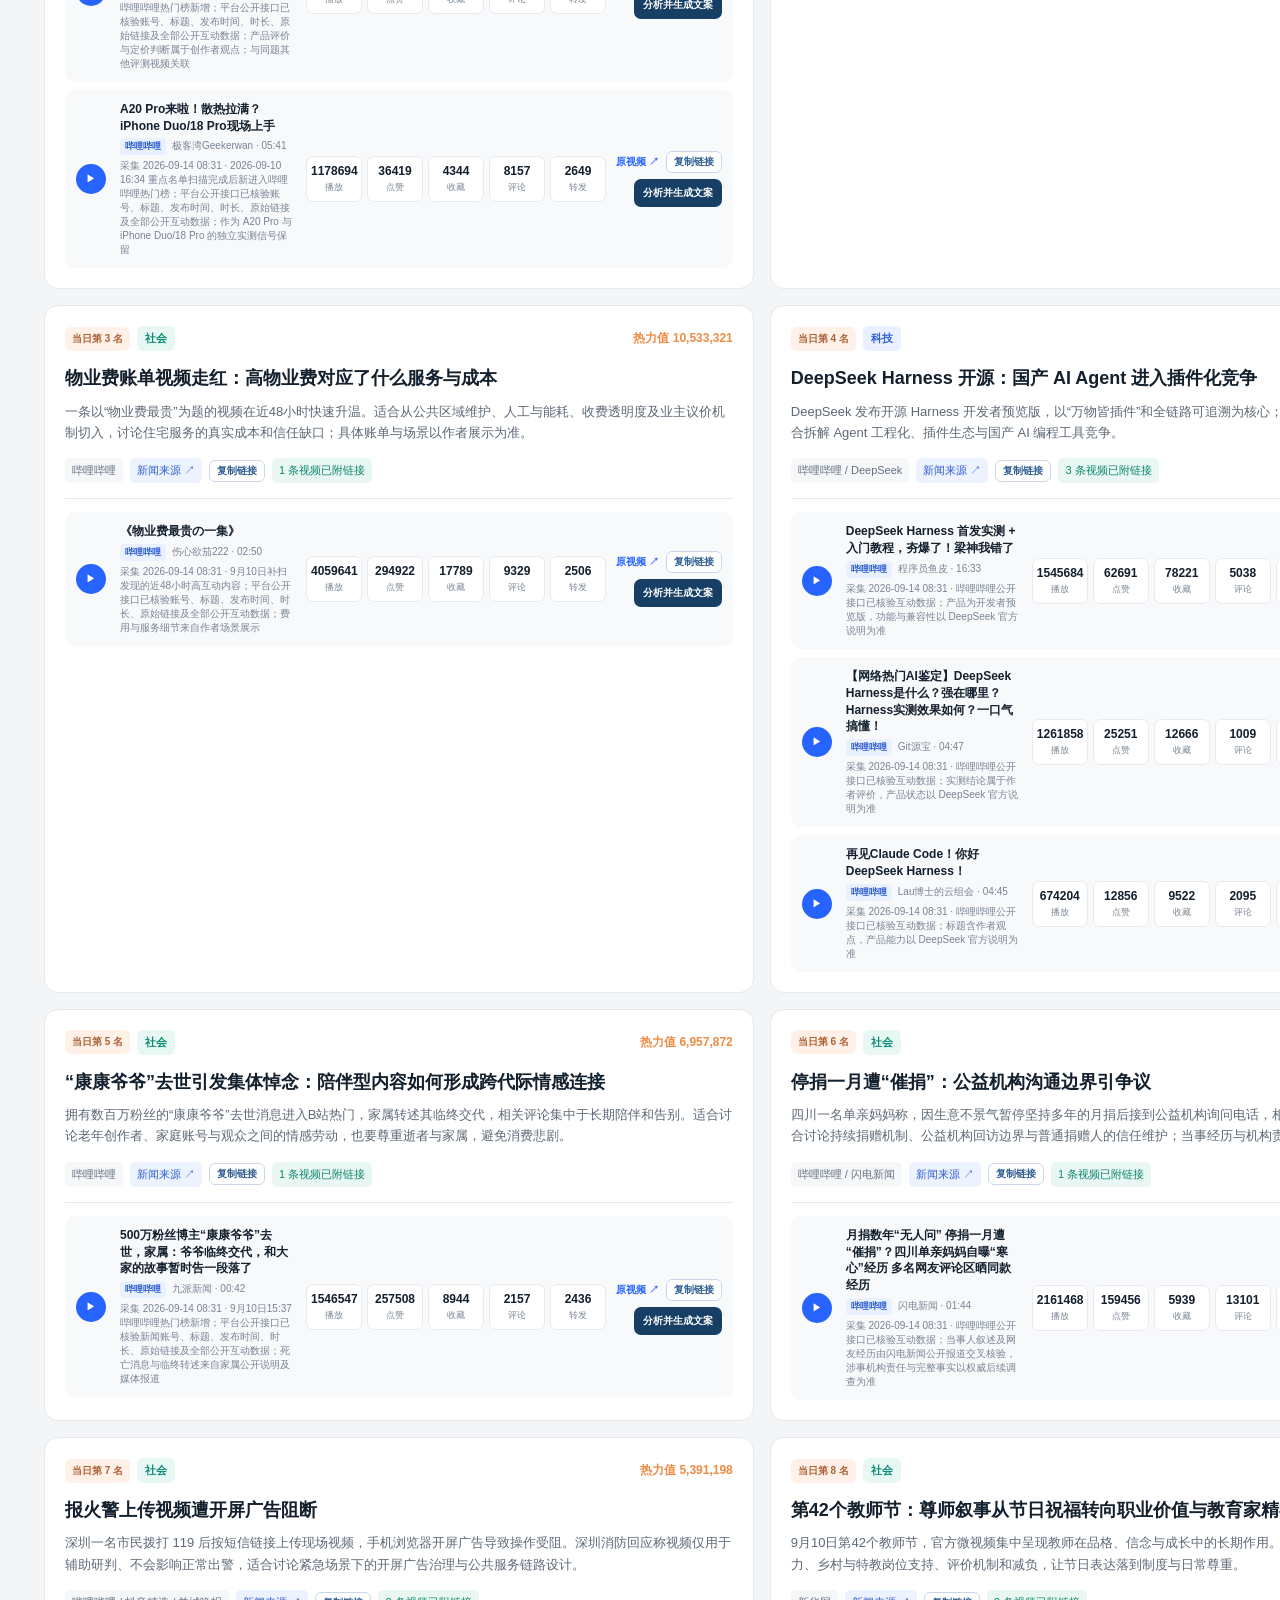
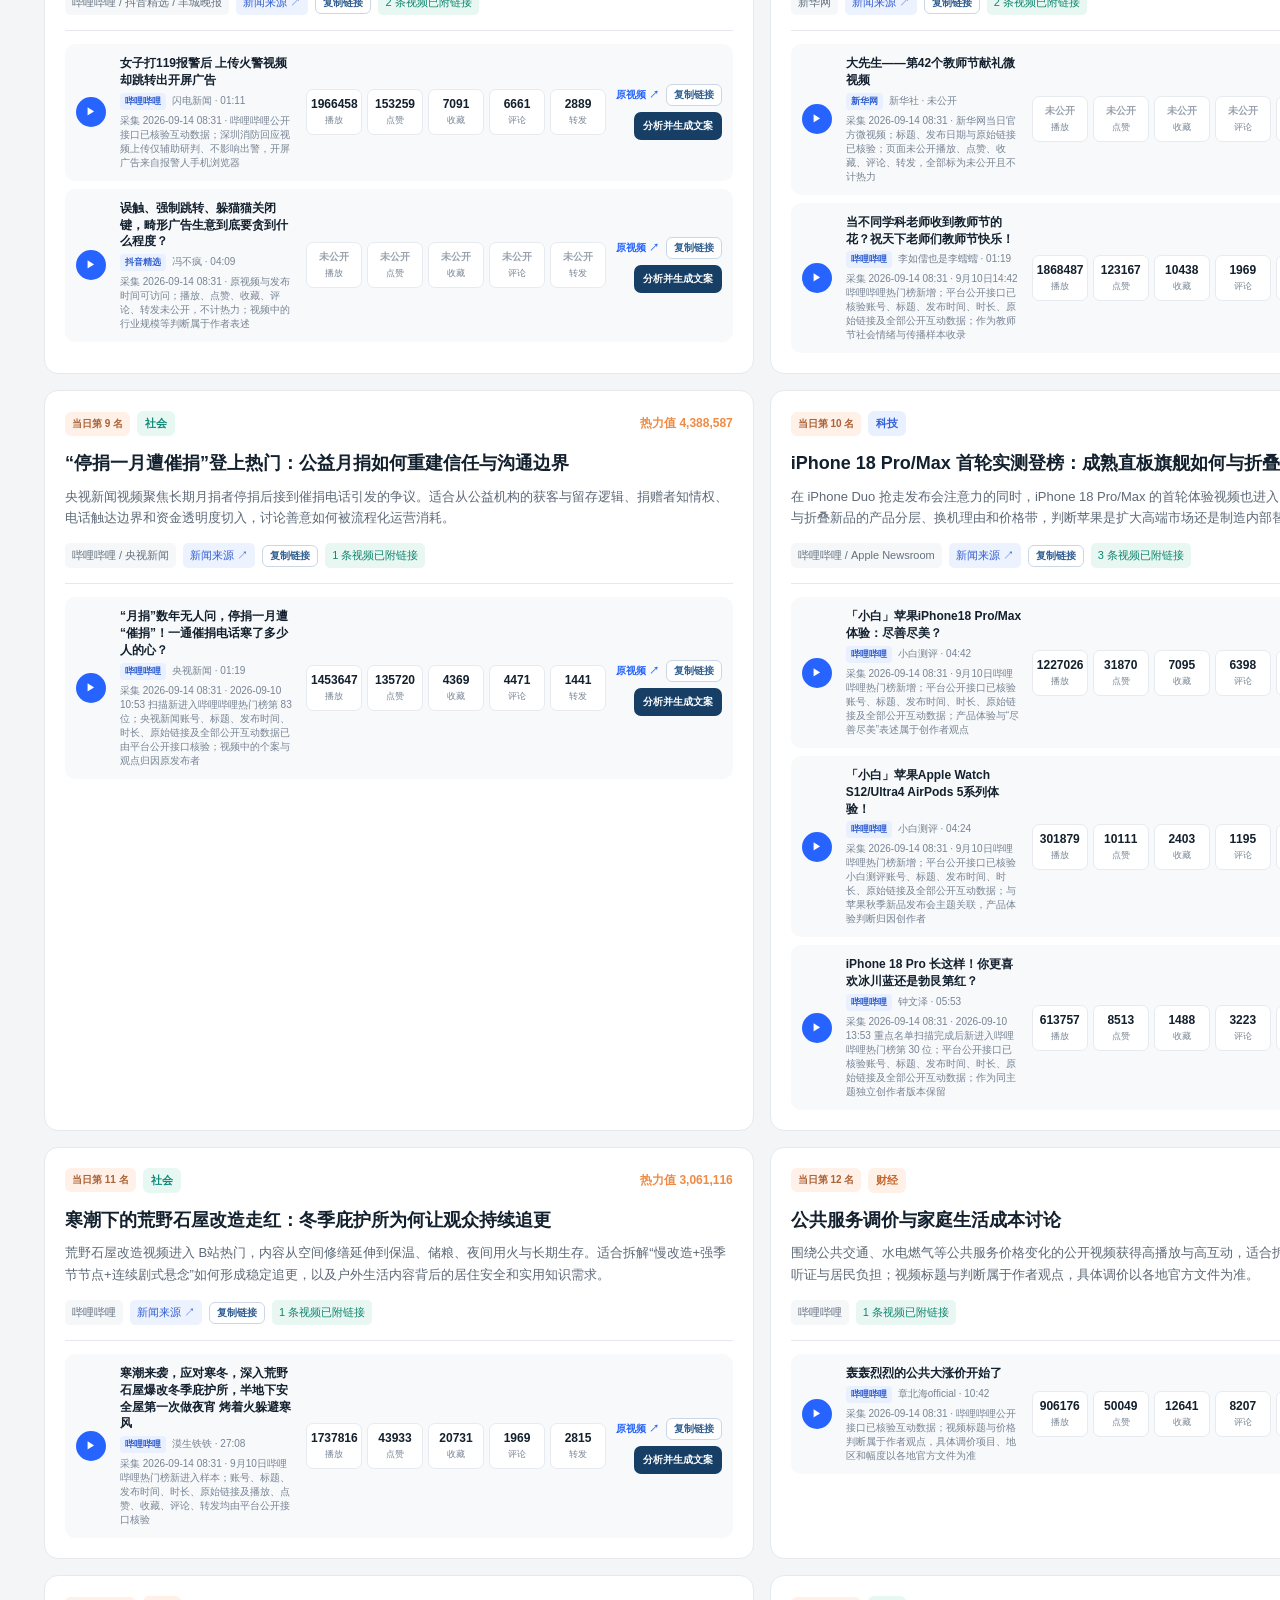
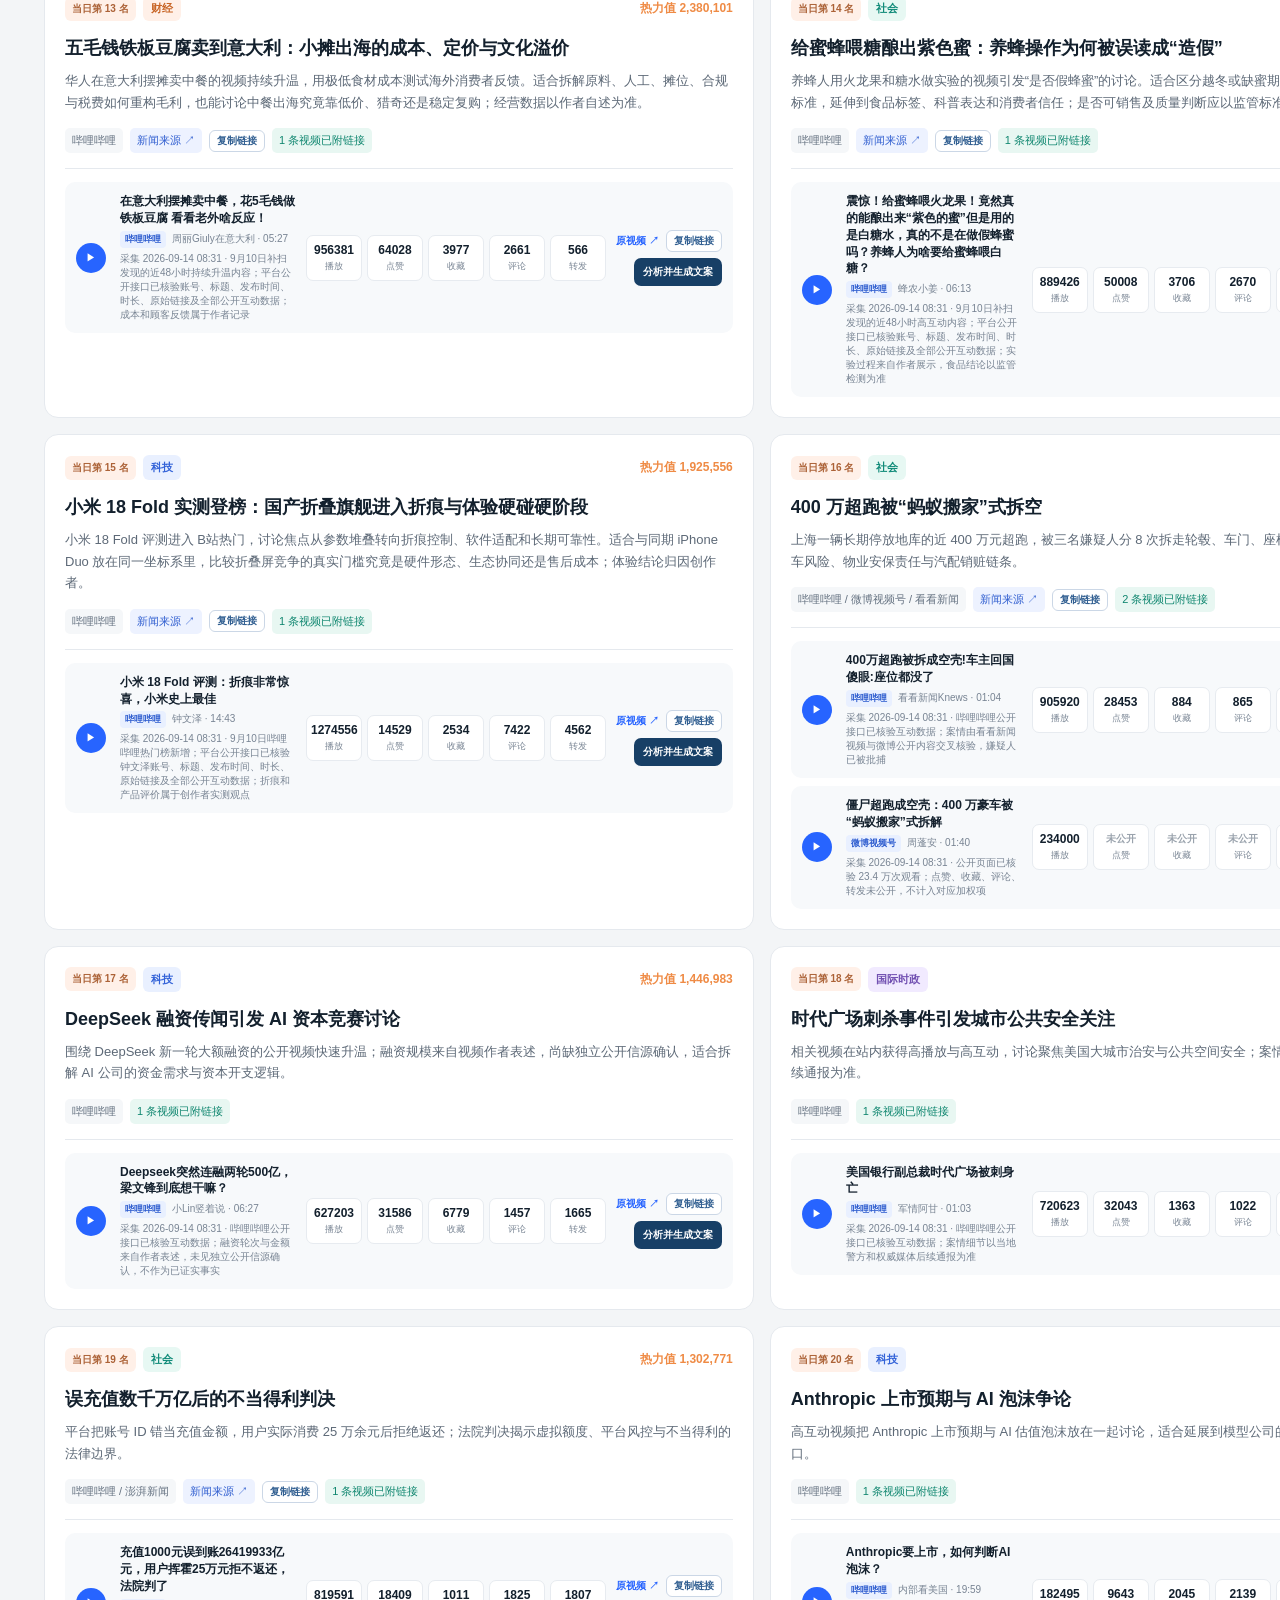
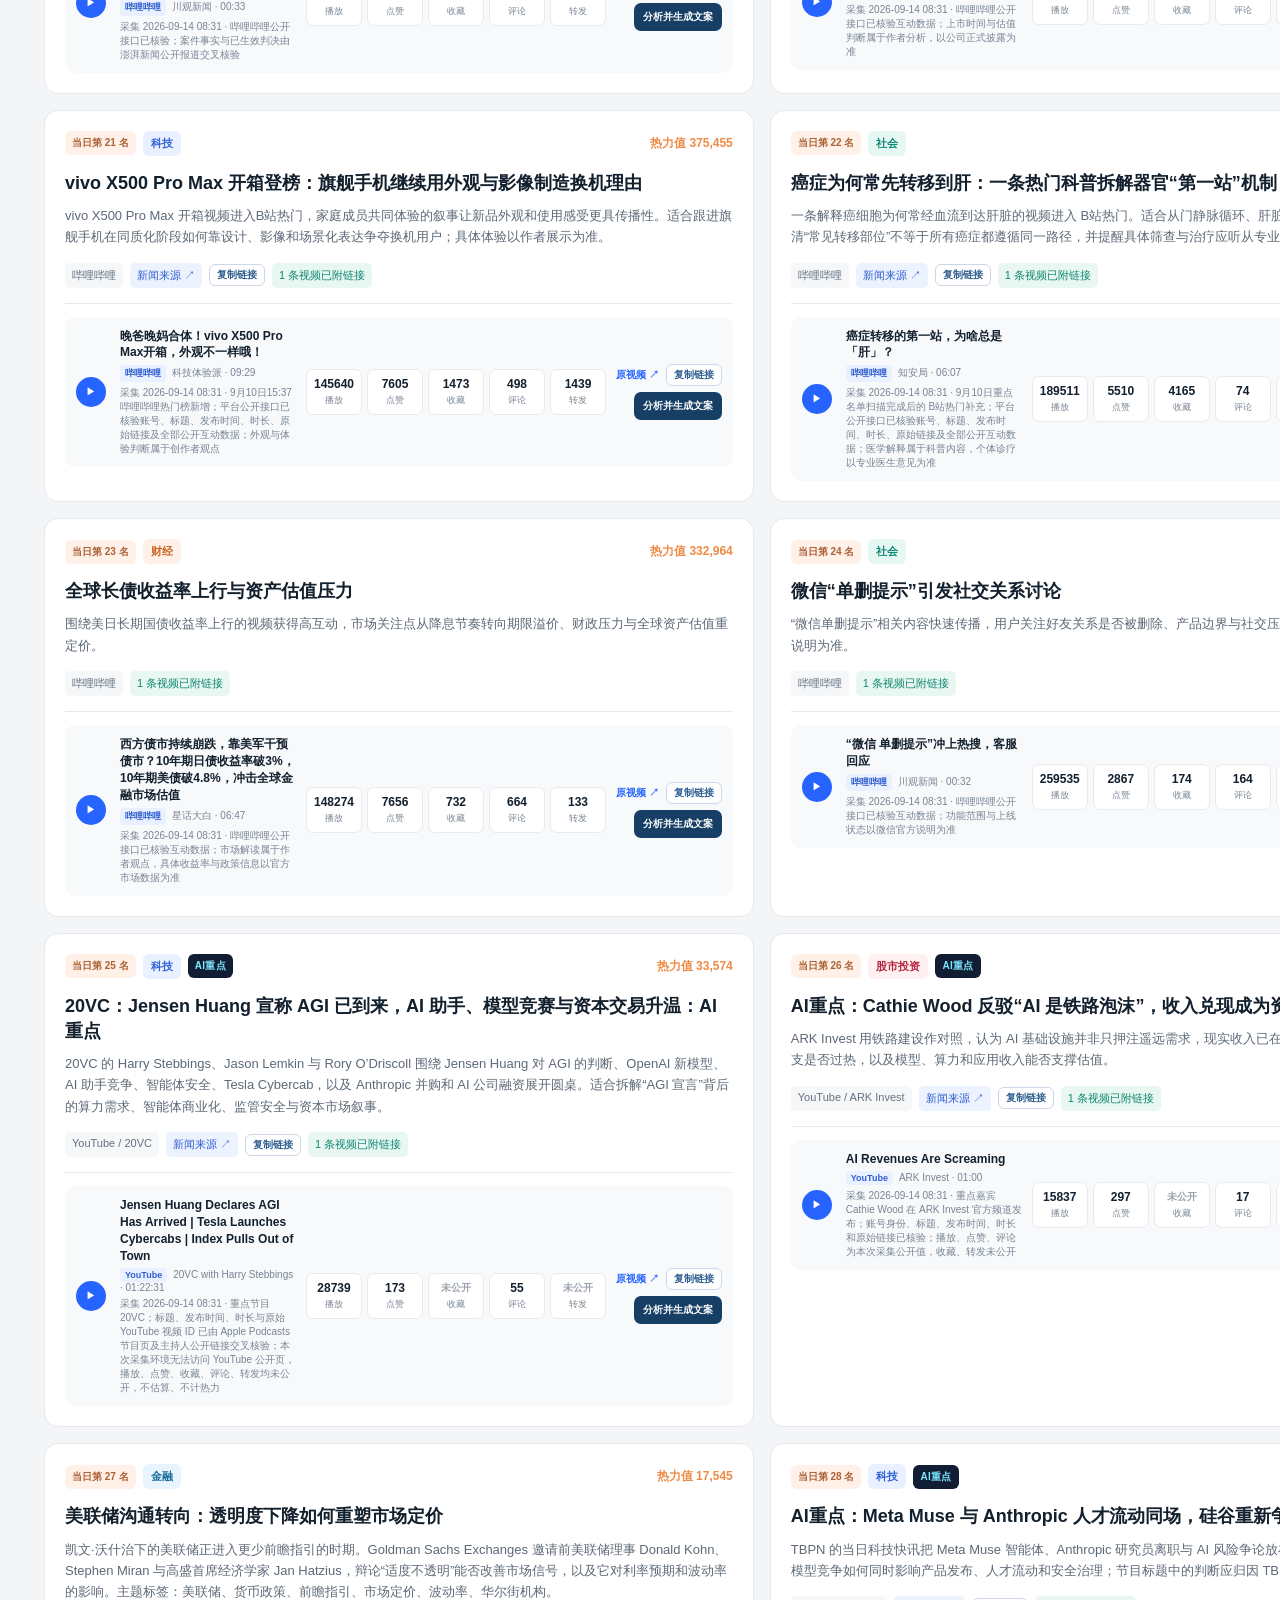
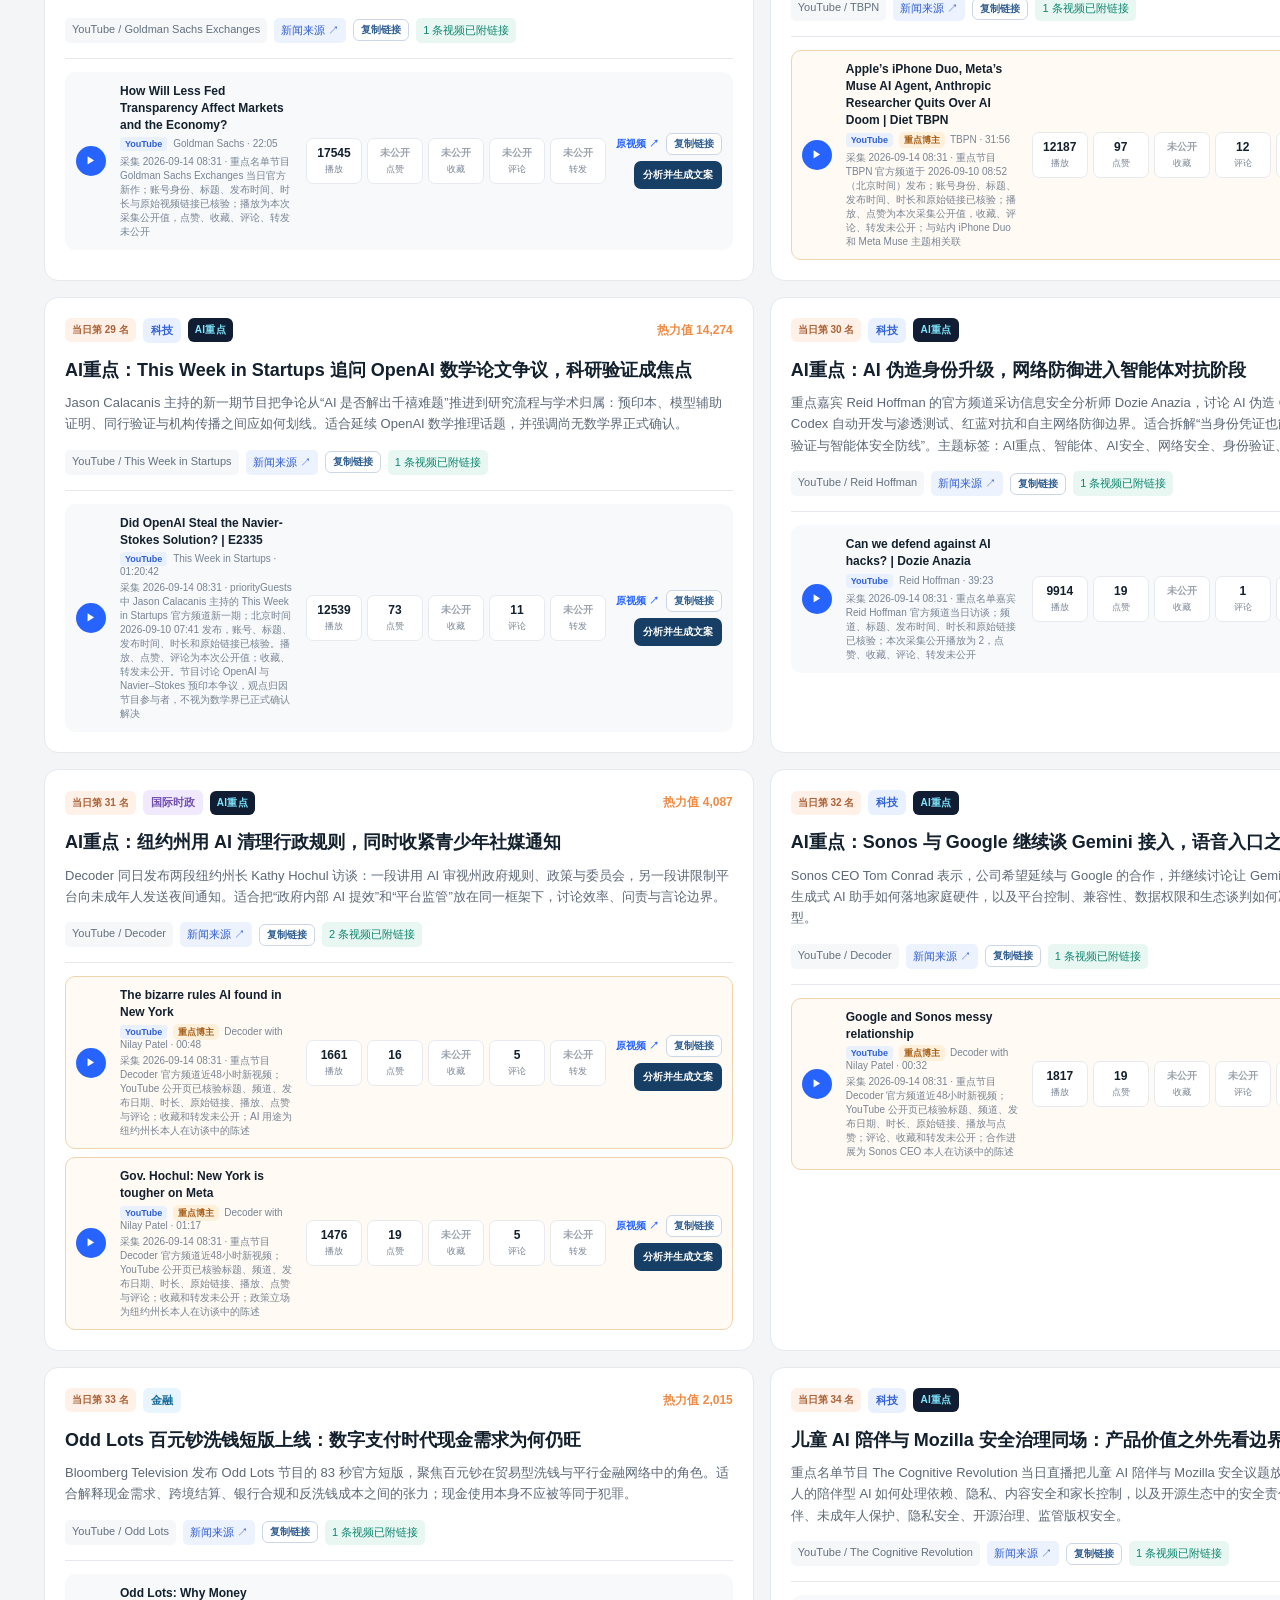
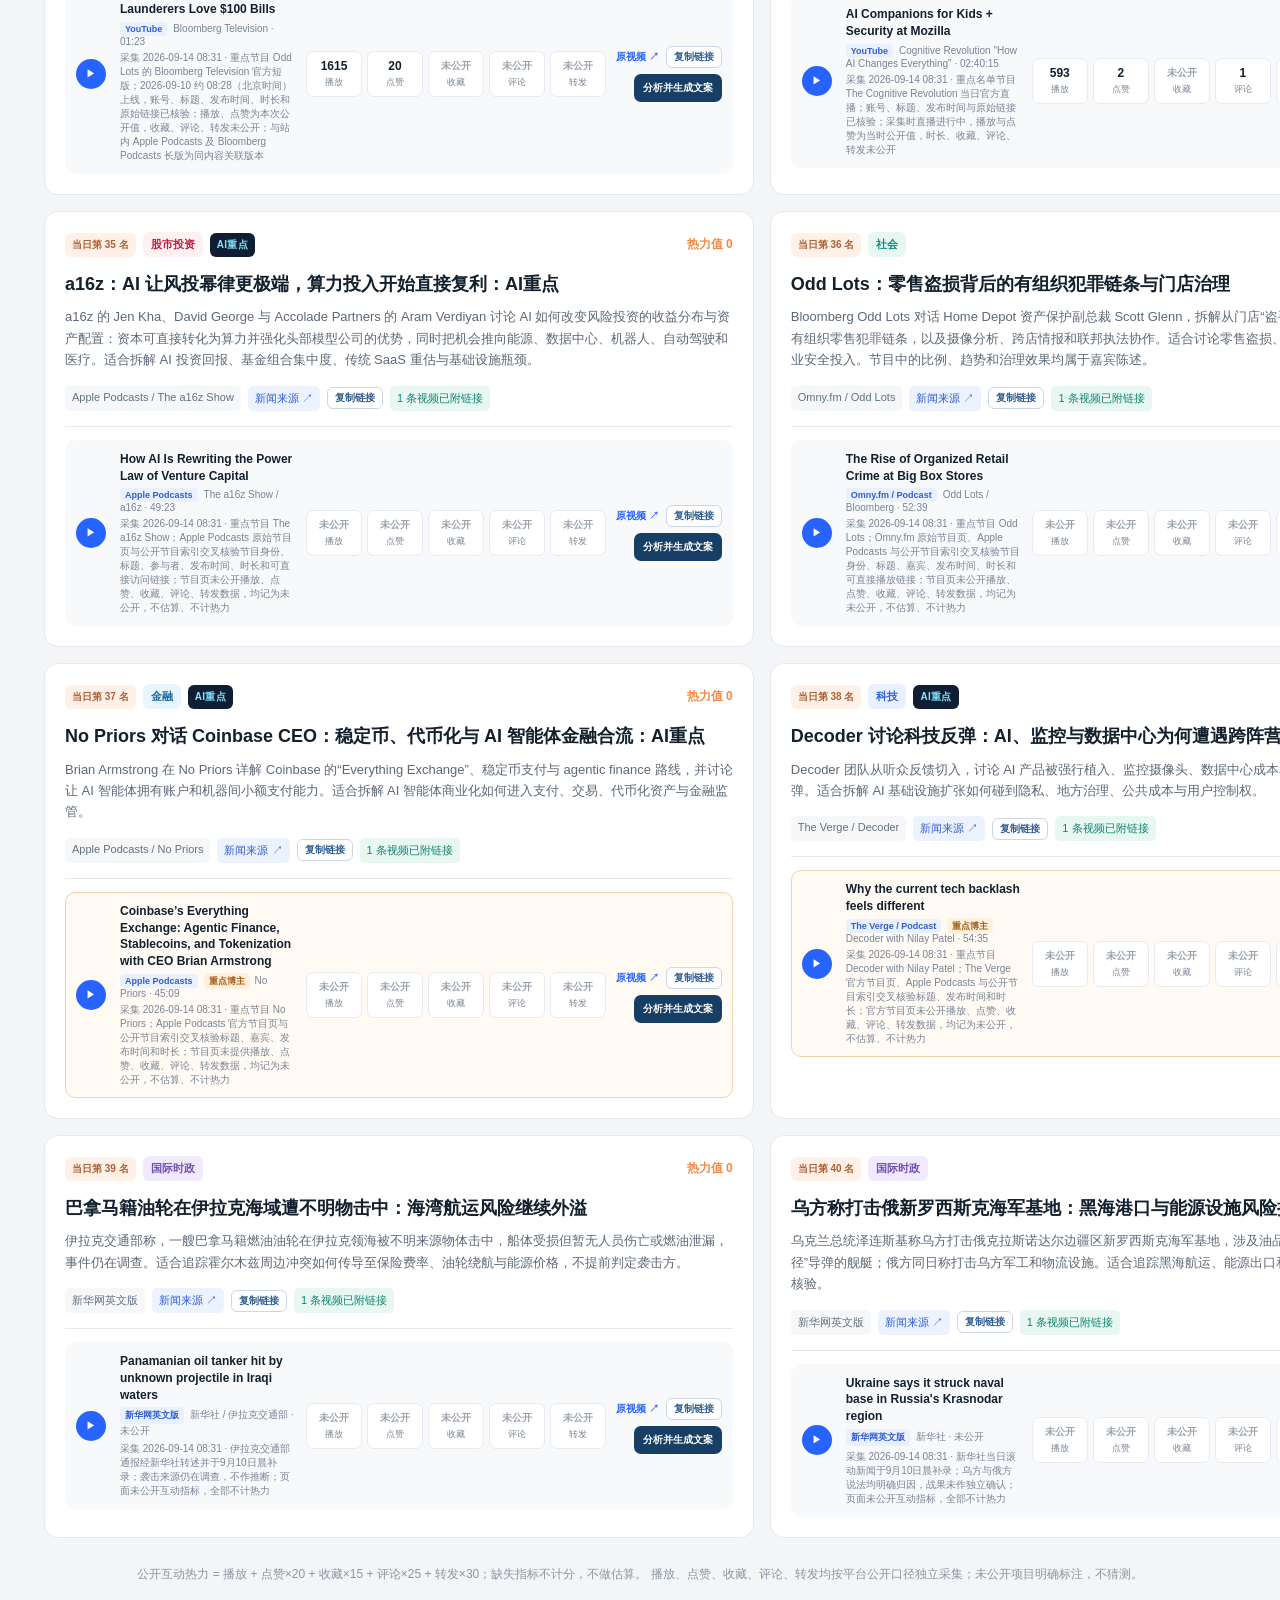
==== commit c7f806da: "Update complete AI dashboard 2026-09-14" ====
--- a/index.html
+++ b/index.html
@@ -41,6 +41,7 @@
     <nav class="view-switch" aria-label="内容视图">
       <button class="view-btn active" type="button" data-view="topics">热点选题</button>
       <button class="view-btn" type="button" data-view="creators">重点信源 <span id="creatorCount">282</span></button>
+      <a class="view-link" href="benchmark-dashboard.html">对标博主展板 ↗</a>
     </nav>
 
     <section class="toolbar" id="topicToolbar">
@@ -83,6 +84,7 @@
   </div>
   <script src="data.js"></script>
   <script src="creator-data.js"></script>
+  <script src="benchmark-data.js"></script>
   <script src="app.js"></script>
 </body>
 </html>
--- a/creators.css
+++ b/creators.css
@@ -9,6 +9,7 @@
 }
 
 .view-btn,
+.view-link,
 .creator-tab {
   border: 0;
   border-radius: 8px;
@@ -18,6 +19,10 @@
   font-size: 13px;
   font-weight: 700;
   cursor: pointer;
+}
+
+.view-link {
+  text-decoration: none;
 }
 
 .view-btn.active,
@@ -184,9 +189,33 @@
 
 @media (max-width: 620px) {
   .view-switch { display: flex; }
-  .view-btn { flex: 1; }
+  .view-btn, .view-link { flex: 1; text-align: center; }
   .creator-intro { display: block; }
   .creator-search { margin-top: 14px; }
   .creator-tabs { overflow-x: auto; }
   .creator-grid { grid-template-columns: 1fr; }
 }
+
+.creator-grid { grid-template-columns: repeat(3, minmax(0, 1fr)); }
+.rich-creator { align-items: start; min-height: 150px; padding: 15px; }
+.rich-creator .creator-actions { min-width: 74px; }
+.creator-open.primary { border: 1px solid #b9caef; border-radius: 7px; background: #edf2ff; padding: 6px 8px; }
+.creator-open.disabled { color: #a2aab4; cursor: not-allowed; }
+.monitor-badge.verified { background: #e4f7f1; color: #087a67; }
+.account-analysis { grid-column: 1 / -1; margin-top: 11px; border-top: 1px solid var(--line); padding-top: 9px; }
+.account-analysis summary { cursor: pointer; color: var(--blue); font-size: 11px; font-weight: 800; }
+.account-analysis > p { margin: 9px 0 0; color: #7b8794; font-size: 10px; line-height: 1.55; }
+.account-kpis { display: grid; grid-template-columns: repeat(3, 1fr); gap: 5px; margin-top: 9px; }
+.account-kpis span { border-radius: 6px; background: #f4f7fa; color: #778493; padding: 7px; font-size: 8px; }
+.account-kpis b { display: block; overflow: hidden; margin-bottom: 3px; color: var(--ink); font-size: 12px; text-overflow: ellipsis; }
+.account-themes { display: flex; flex-wrap: wrap; gap: 4px; margin-top: 8px; }
+.account-themes span { border-radius: 4px; background: #edf2ff; color: #4567ac; padding: 4px 5px; font-size: 8px; }
+.account-videos { display: grid; gap: 5px; margin-top: 8px; }
+.account-videos a { display: block; border-radius: 6px; background: #f7f9fb; color: var(--ink); padding: 7px; text-decoration: none; }
+.account-videos strong, .account-videos span { display: block; }
+.account-videos strong { overflow: hidden; font-size: 10px; line-height: 1.4; text-overflow: ellipsis; white-space: nowrap; }
+.account-videos span { margin-top: 3px; color: #87919c; font-size: 8px; }
+.deep-analysis { display: inline-block; margin-top: 9px; color: var(--blue); font-size: 10px; font-weight: 800; text-decoration: none; }
+
+@media (max-width: 1180px) { .creator-grid { grid-template-columns: repeat(2, minmax(0, 1fr)); } }
+@media (max-width: 680px) { .creator-grid { grid-template-columns: 1fr; } .rich-creator { min-height: 0; } }
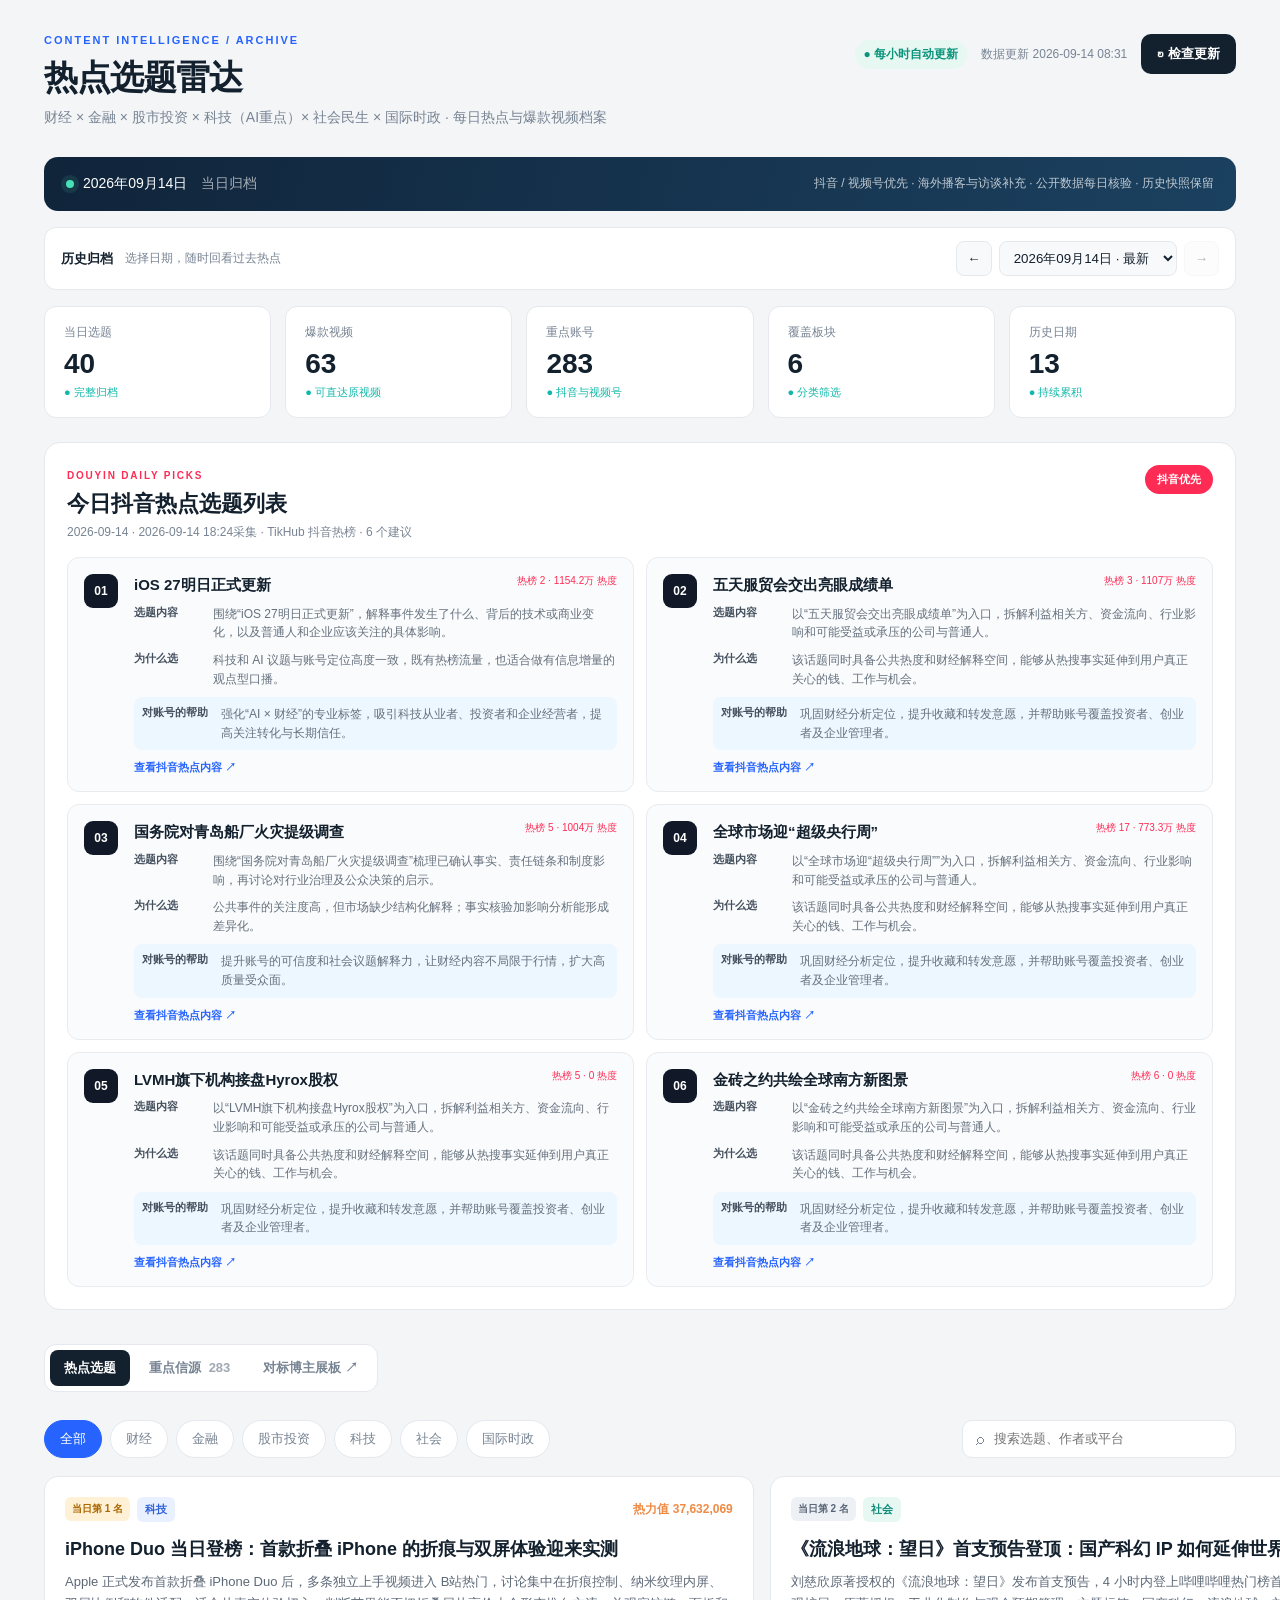
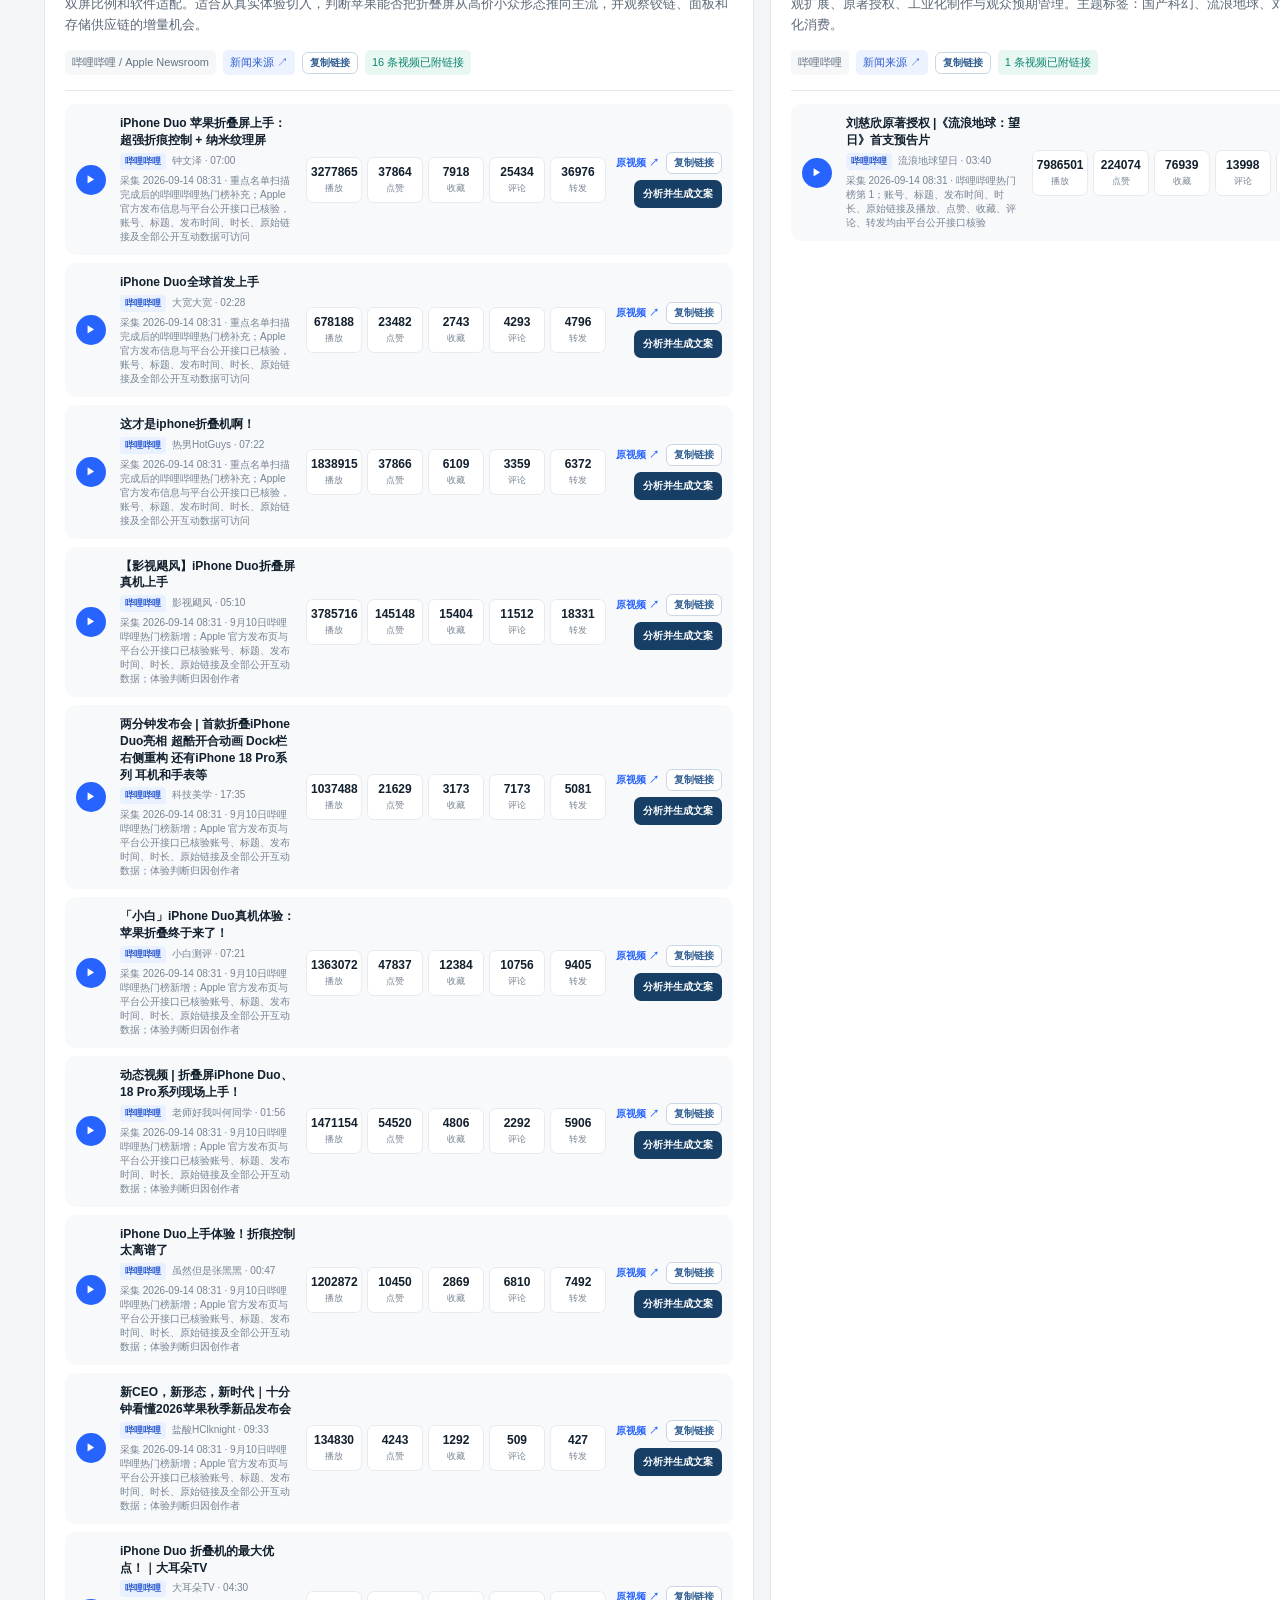
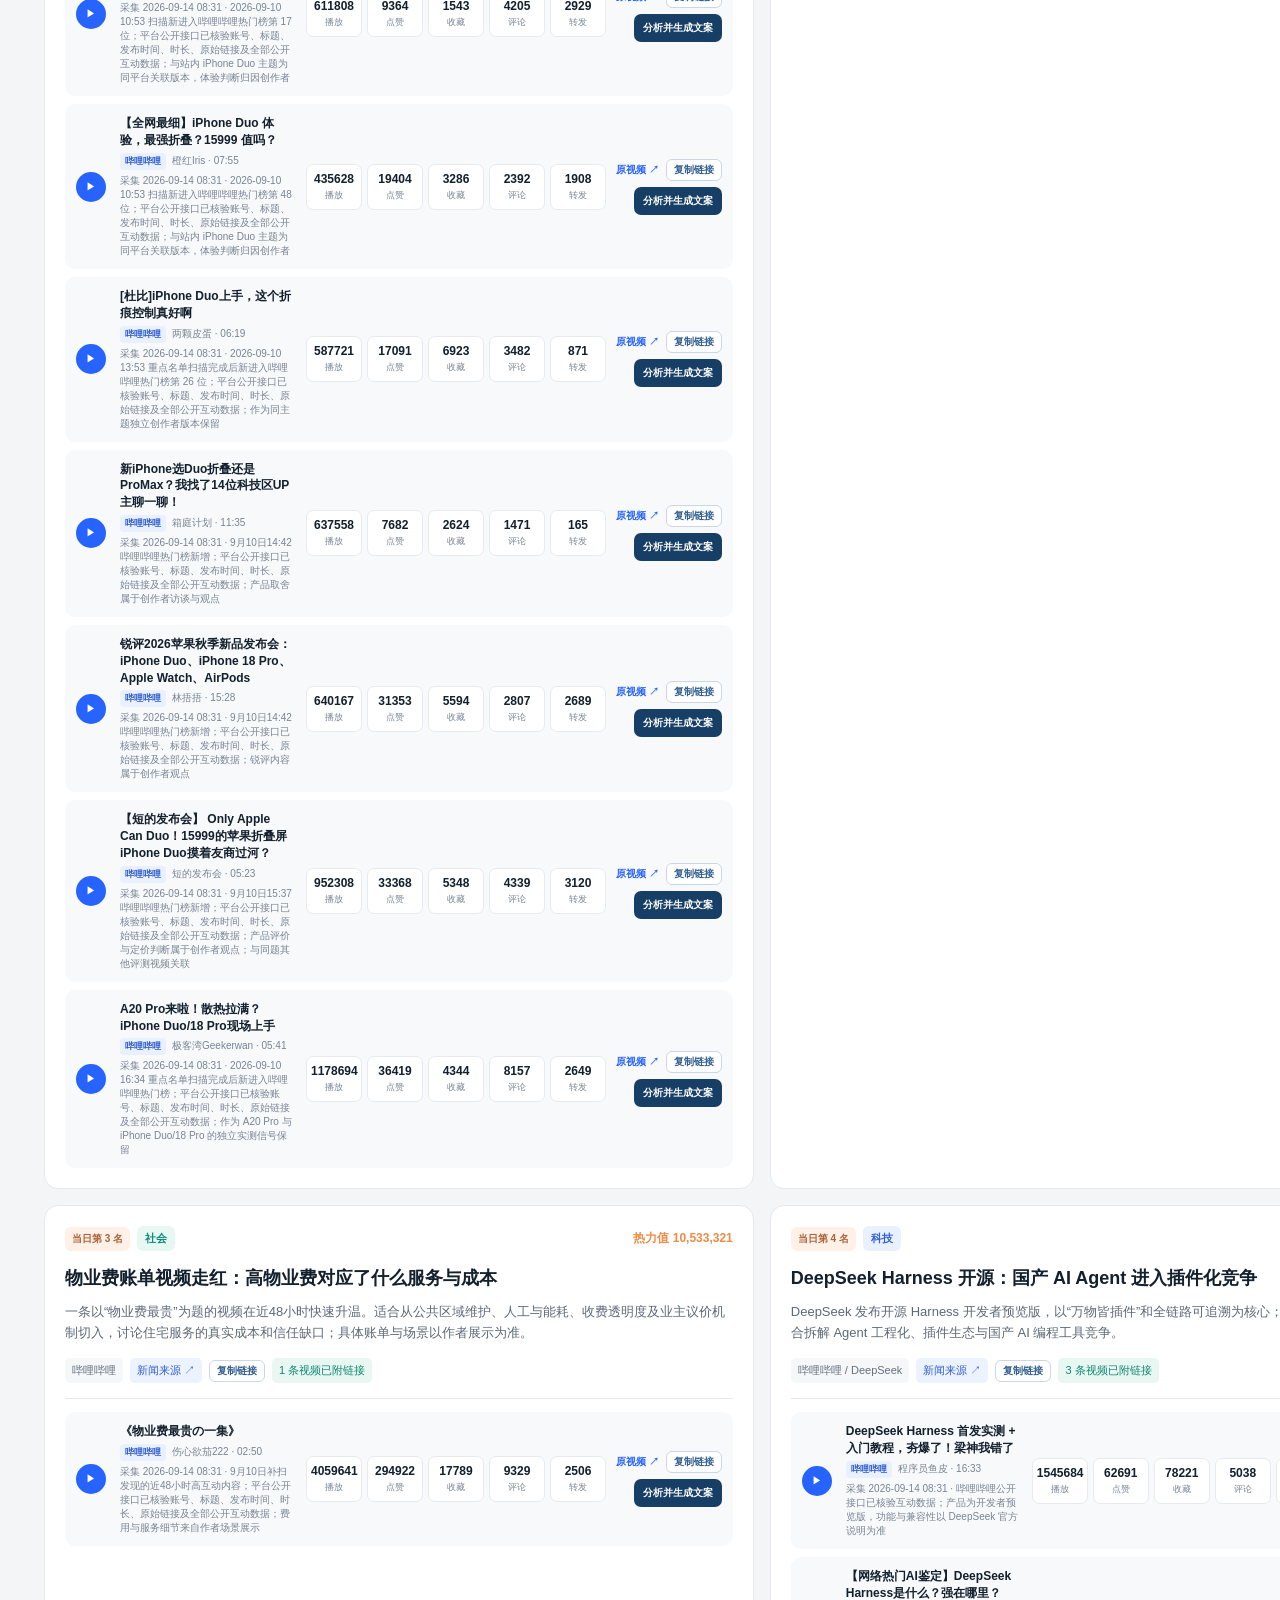
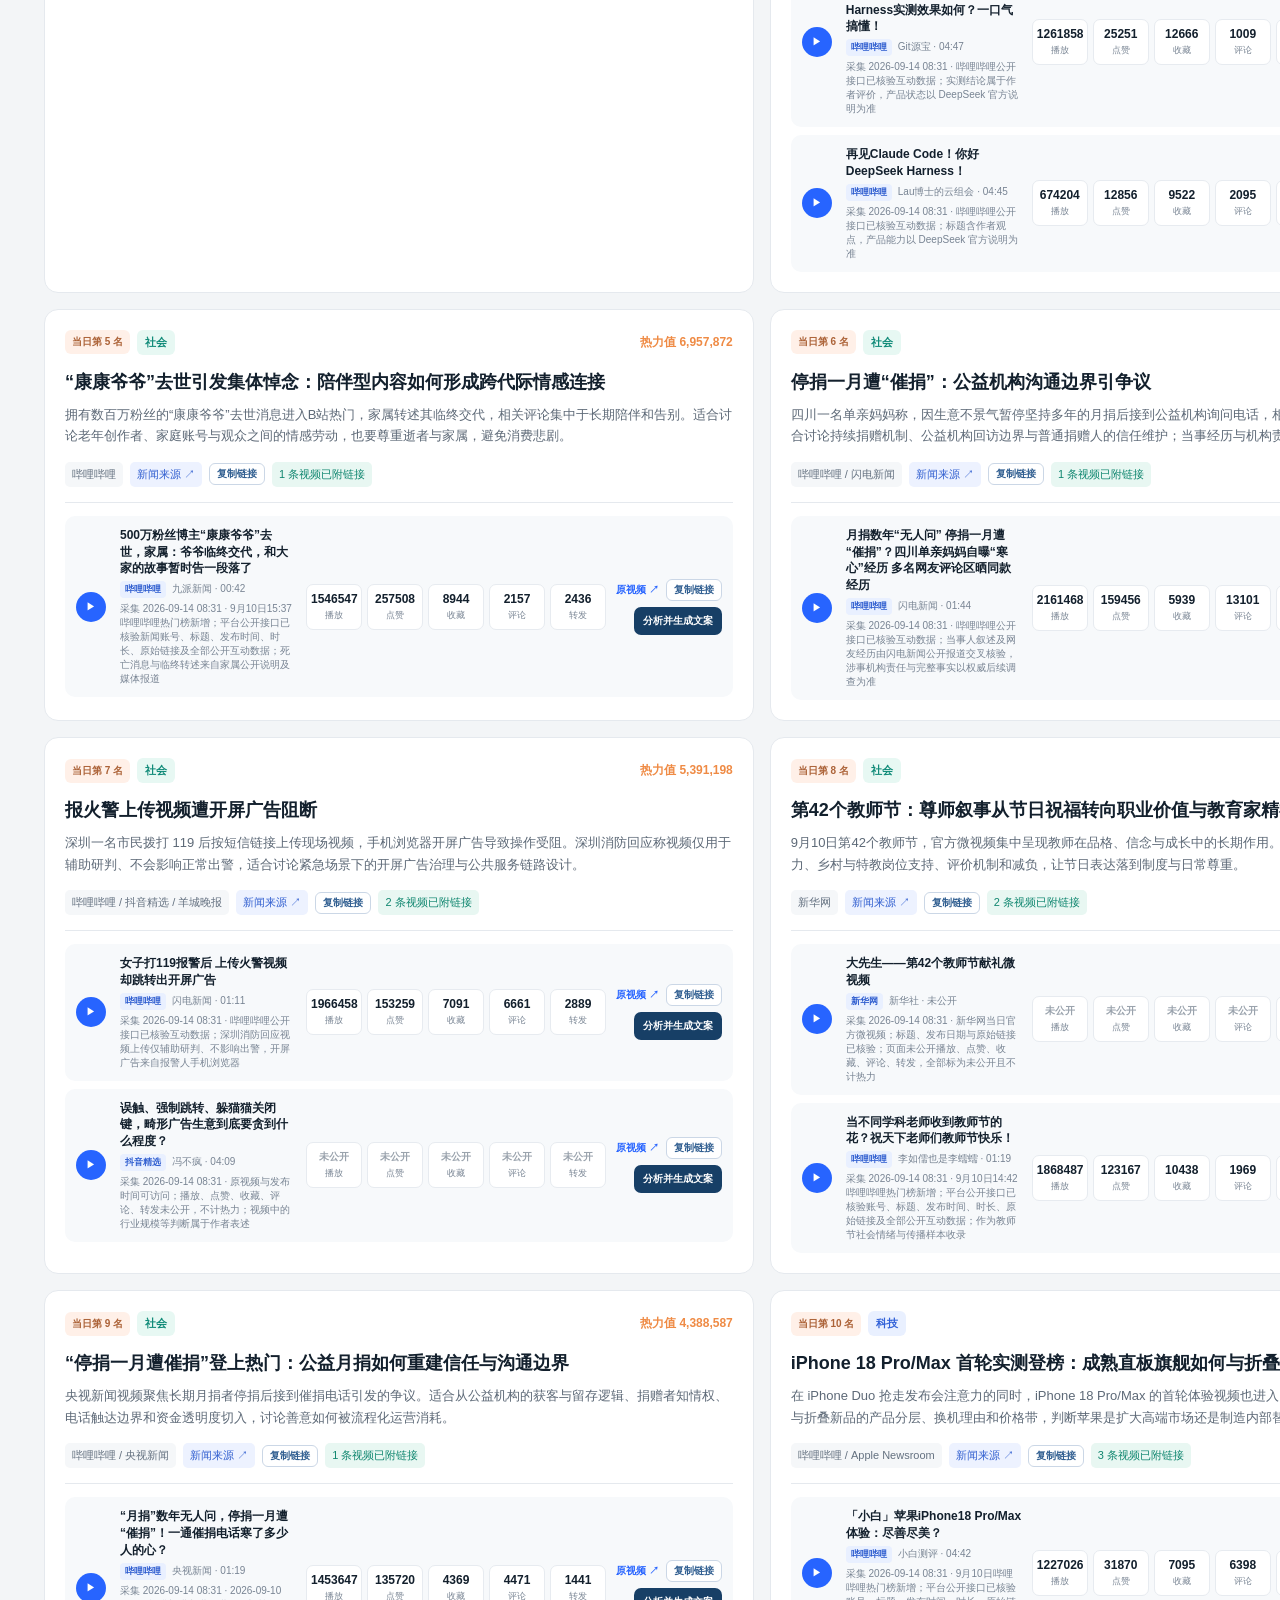
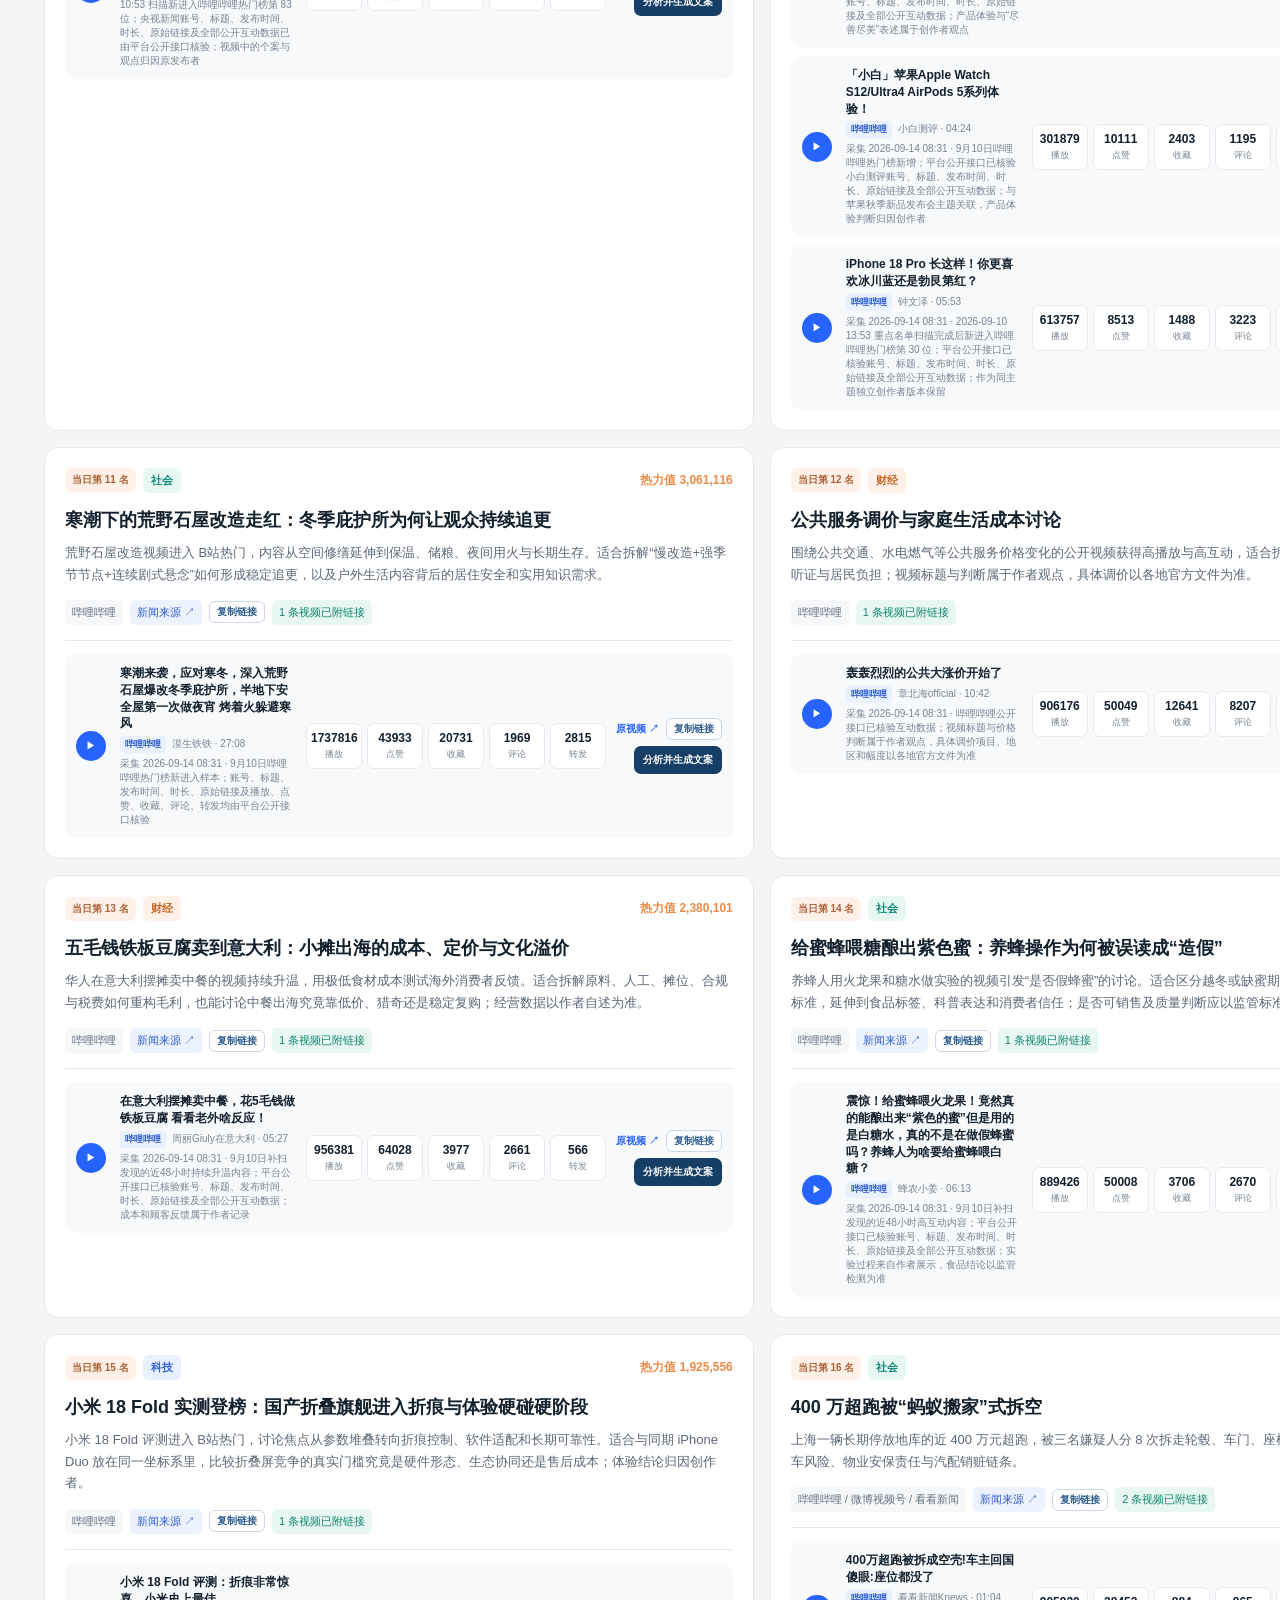
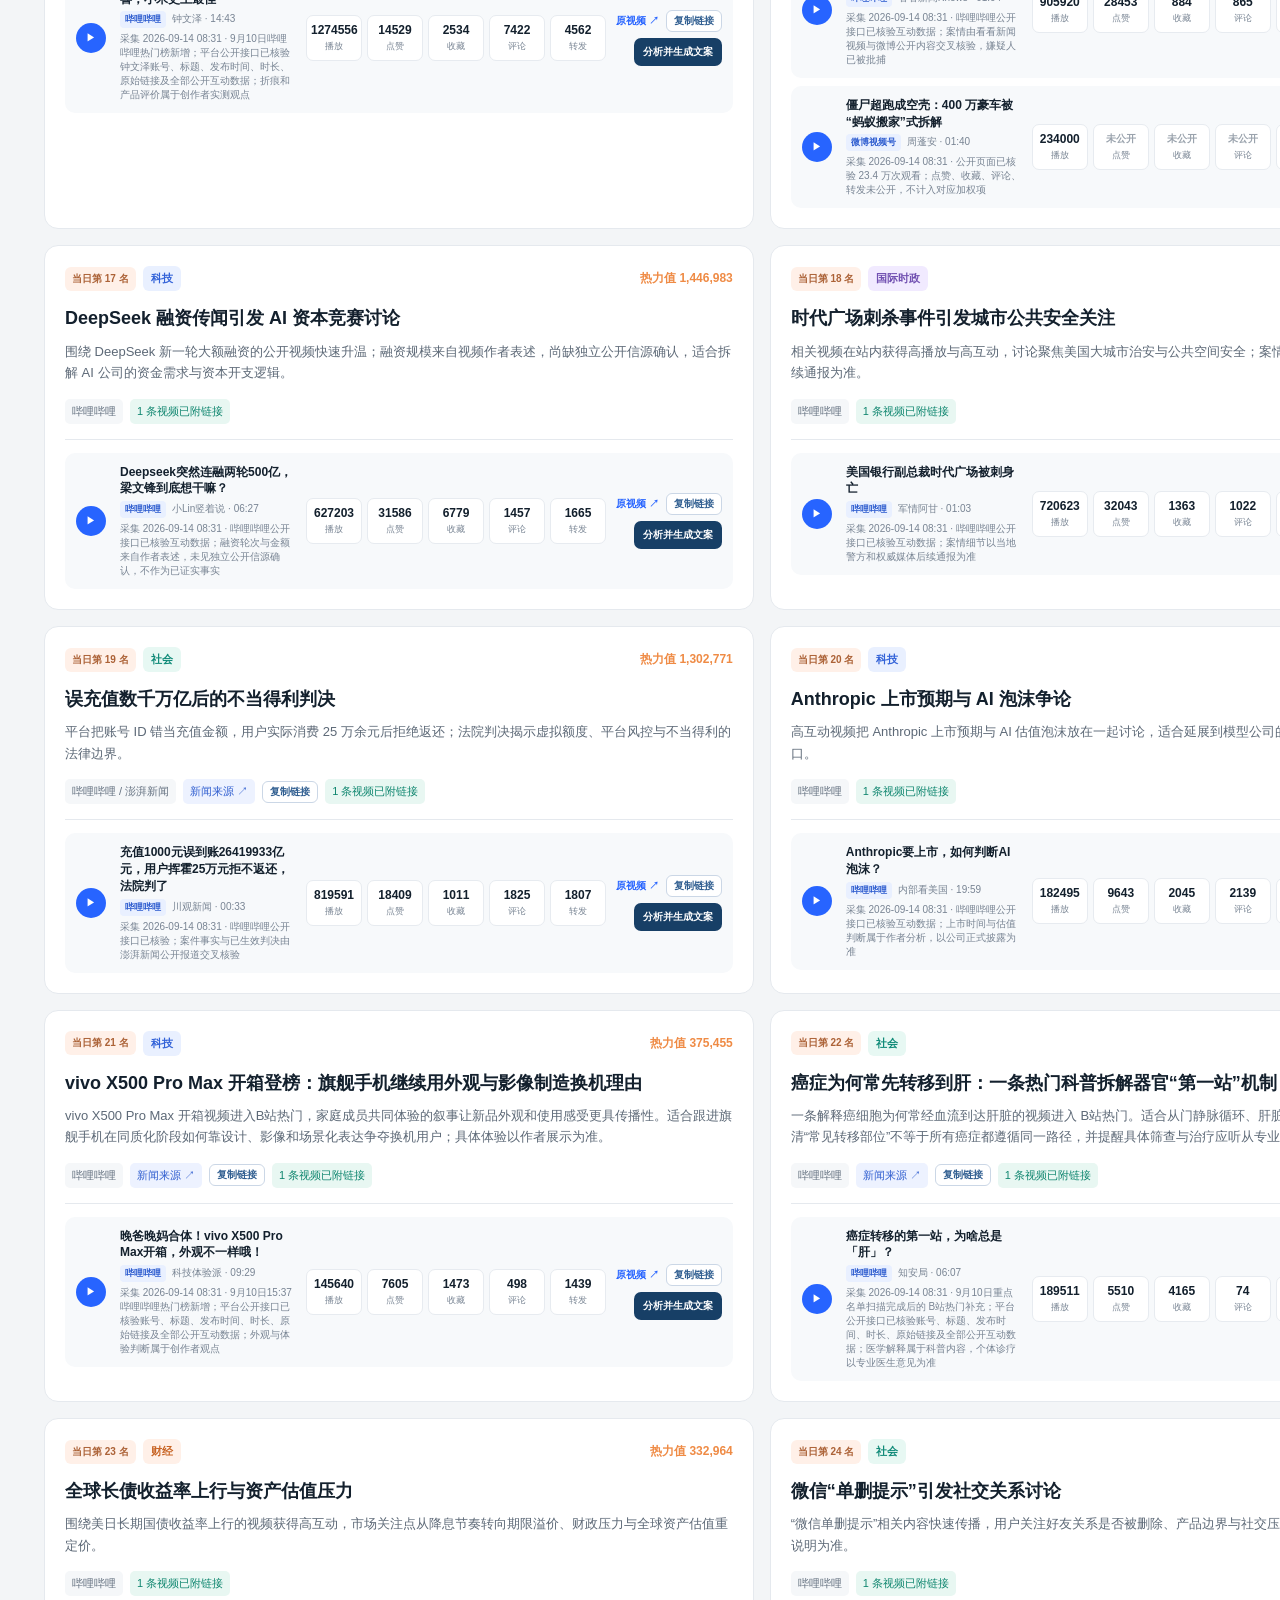
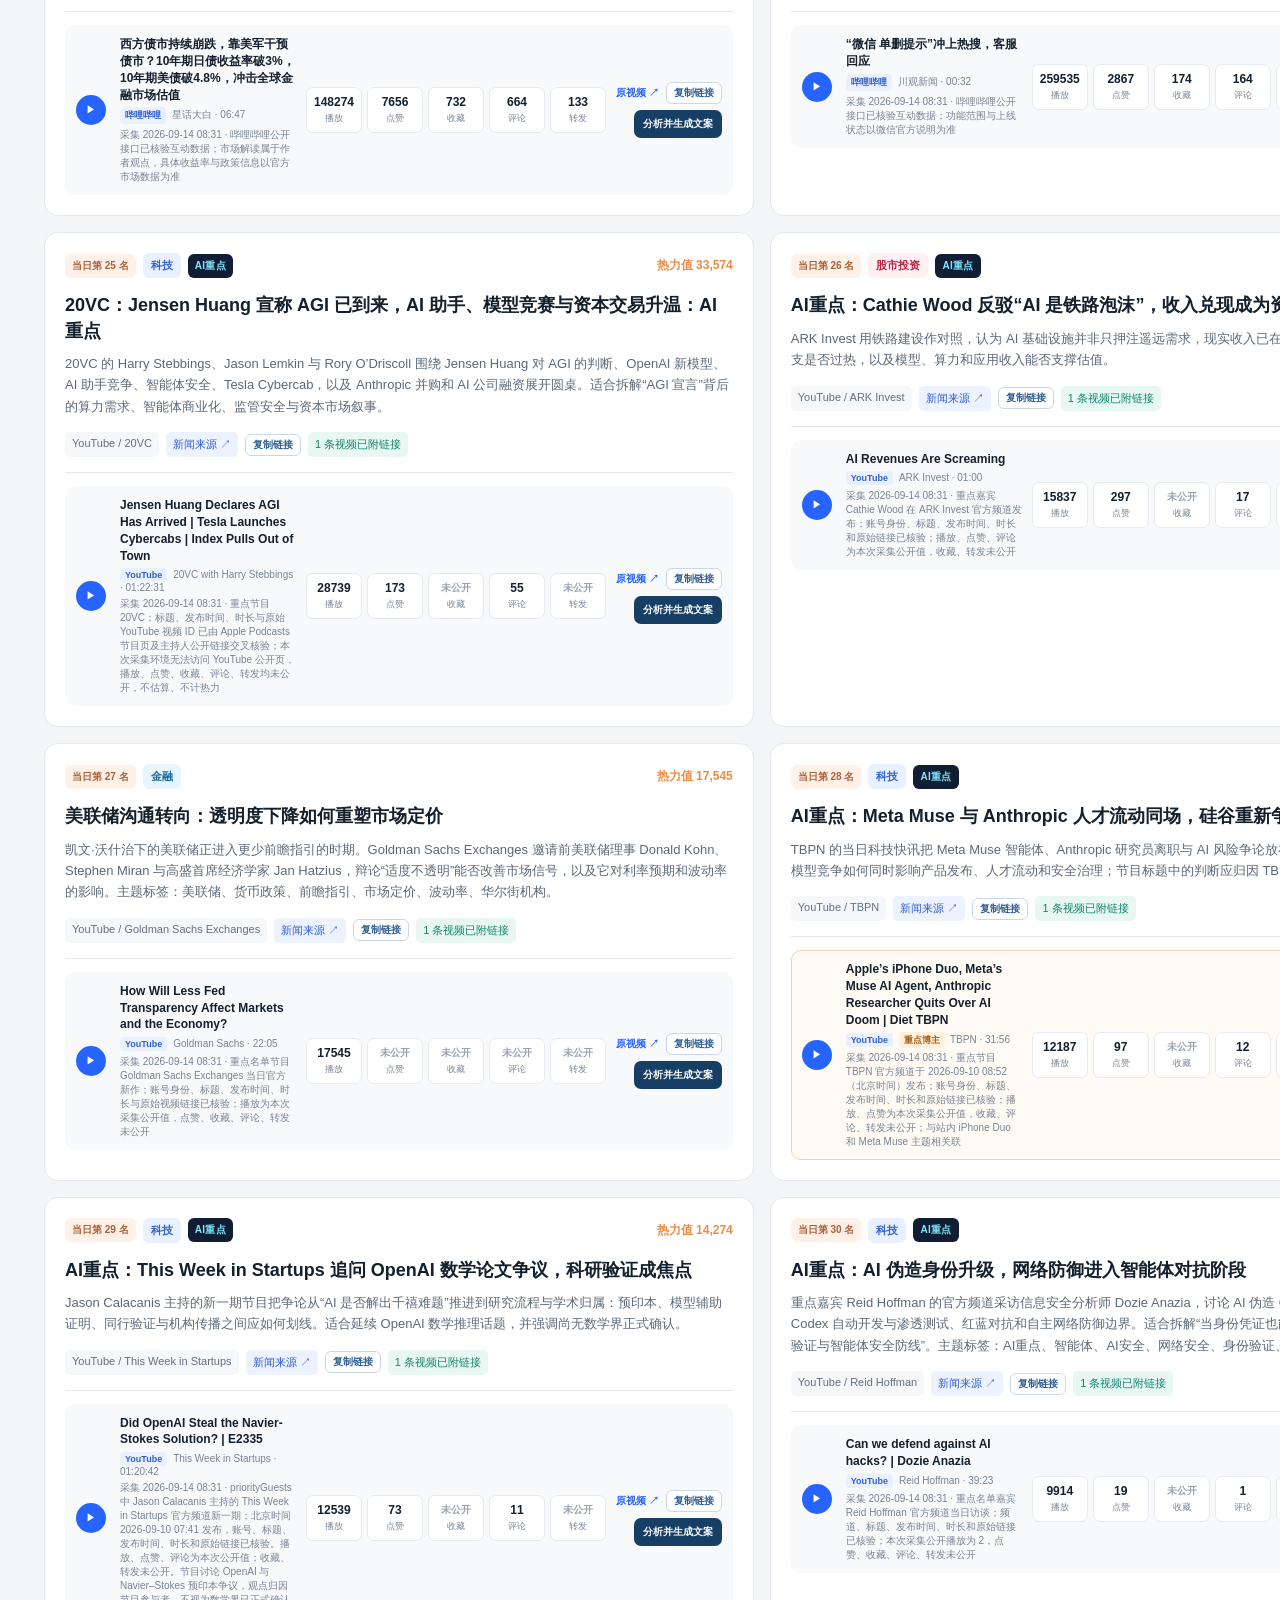
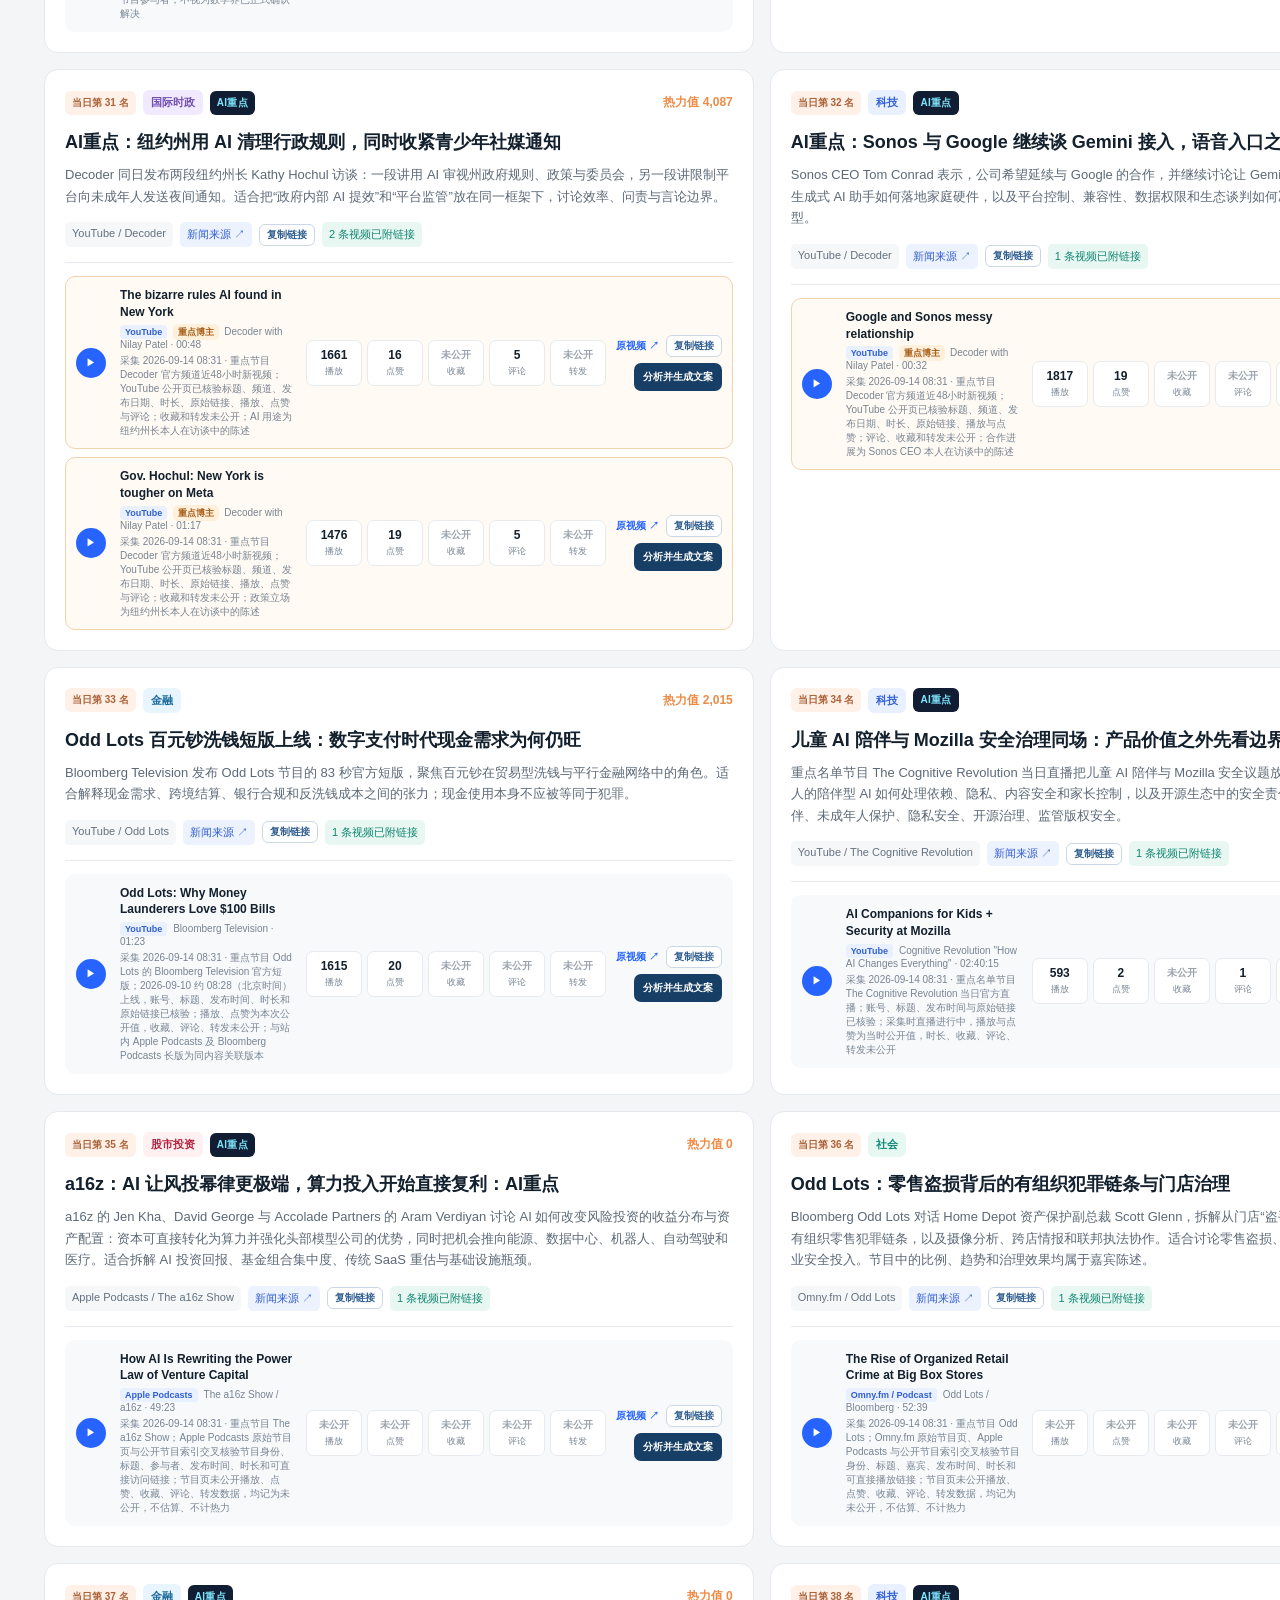
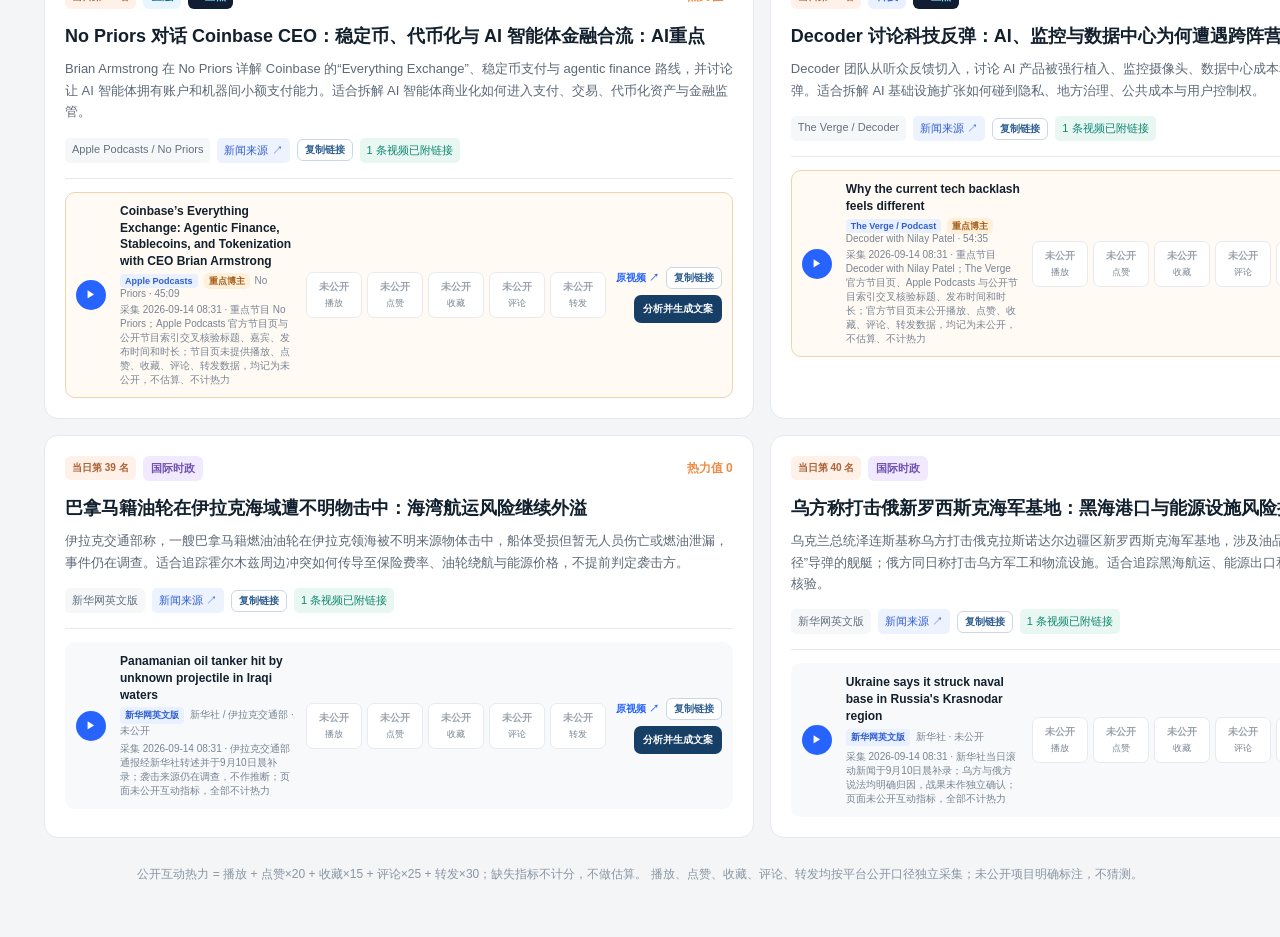
==== commit d8b58548: "Add daily Douyin-first topic recommendations" ====
--- a/index.html
+++ b/index.html
@@ -10,6 +10,7 @@
   <link rel="stylesheet" href="copy-links.css" />
   <link rel="stylesheet" href="creators.css" />
   <link rel="stylesheet" href="categories.css" />
+  <link rel="stylesheet" href="douyin-radar.css" />
 </head>
 <body>
   <main class="shell">
@@ -37,6 +38,14 @@
     </section>
 
     <section class="stats" id="stats"></section>
+
+    <section class="douyin-radar" id="douyinRadar">
+      <div class="douyin-radar-head">
+        <div><span class="douyin-kicker">DOUYIN DAILY PICKS</span><h2>今日抖音热点选题列表</h2><p id="douyinRadarMeta">按抖音热榜真实数据与账号适配度筛选</p></div>
+        <span class="douyin-primary">抖音优先</span>
+      </div>
+      <div class="douyin-topic-list" id="douyinTopicList"></div>
+    </section>
 
     <nav class="view-switch" aria-label="内容视图">
       <button class="view-btn active" type="button" data-view="topics">热点选题</button>
@@ -83,6 +92,7 @@
     </section>
   </div>
   <script src="data.js"></script>
+  <script src="douyin-hot-topics.js"></script>
   <script src="creator-data.js"></script>
   <script src="benchmark-data.js"></script>
   <script src="app.js"></script>
--- a/douyin-radar.css
+++ b/douyin-radar.css
@@ -0,0 +1 @@
+.douyin-radar{margin:24px 0;background:#fff;border:1px solid #e5e9ee;border-radius:16px;padding:22px}.douyin-radar-head{display:flex;justify-content:space-between;gap:20px;align-items:flex-start;margin-bottom:16px}.douyin-kicker{font-size:10px;letter-spacing:1.8px;font-weight:800;color:#fe2c55}.douyin-radar h2{margin:6px 0 5px;font-size:22px}.douyin-radar-head p{margin:0;color:#788493;font-size:12px}.douyin-primary{color:#fff;background:#fe2c55;border-radius:999px;padding:7px 12px;font-size:11px;font-weight:800}.douyin-topic-list{display:grid;grid-template-columns:repeat(2,minmax(0,1fr));gap:12px}.douyin-pick{display:grid;grid-template-columns:38px 1fr;gap:12px;padding:16px;border:1px solid #e8ebef;border-radius:12px;background:#fafbfc}.douyin-pick-rank{width:34px;height:34px;border-radius:9px;background:#111827;color:#fff;display:grid;place-items:center;font-weight:800;font-size:12px}.douyin-pick-title{display:flex;justify-content:space-between;gap:10px;align-items:flex-start}.douyin-pick-title h3{font-size:15px;line-height:1.45;margin:0}.douyin-pick-title span{white-space:nowrap;font-size:10px;color:#fe2c55}.douyin-answer{display:grid;grid-template-columns:72px 1fr;gap:7px;margin-top:9px}.douyin-answer strong{font-size:11px;color:#44505e}.douyin-answer p{font-size:12px;line-height:1.55;color:#65717e;margin:0}.douyin-answer.benefit{background:#edf7ff;border-radius:8px;padding:8px}.douyin-pick a{display:inline-block;margin-top:10px;color:#2764ff;font-size:11px;text-decoration:none;font-weight:700}.douyin-empty{grid-column:1/-1;color:#8b96a2;padding:18px;text-align:center}@media(max-width:900px){.douyin-topic-list{grid-template-columns:1fr}}@media(max-width:620px){.douyin-radar{padding:16px}.douyin-radar-head{display:block}.douyin-primary{display:inline-block;margin-top:10px}.douyin-pick-title{display:block}.douyin-pick-title span{display:block;margin-top:4px}.douyin-answer{grid-template-columns:1fr;gap:3px}}
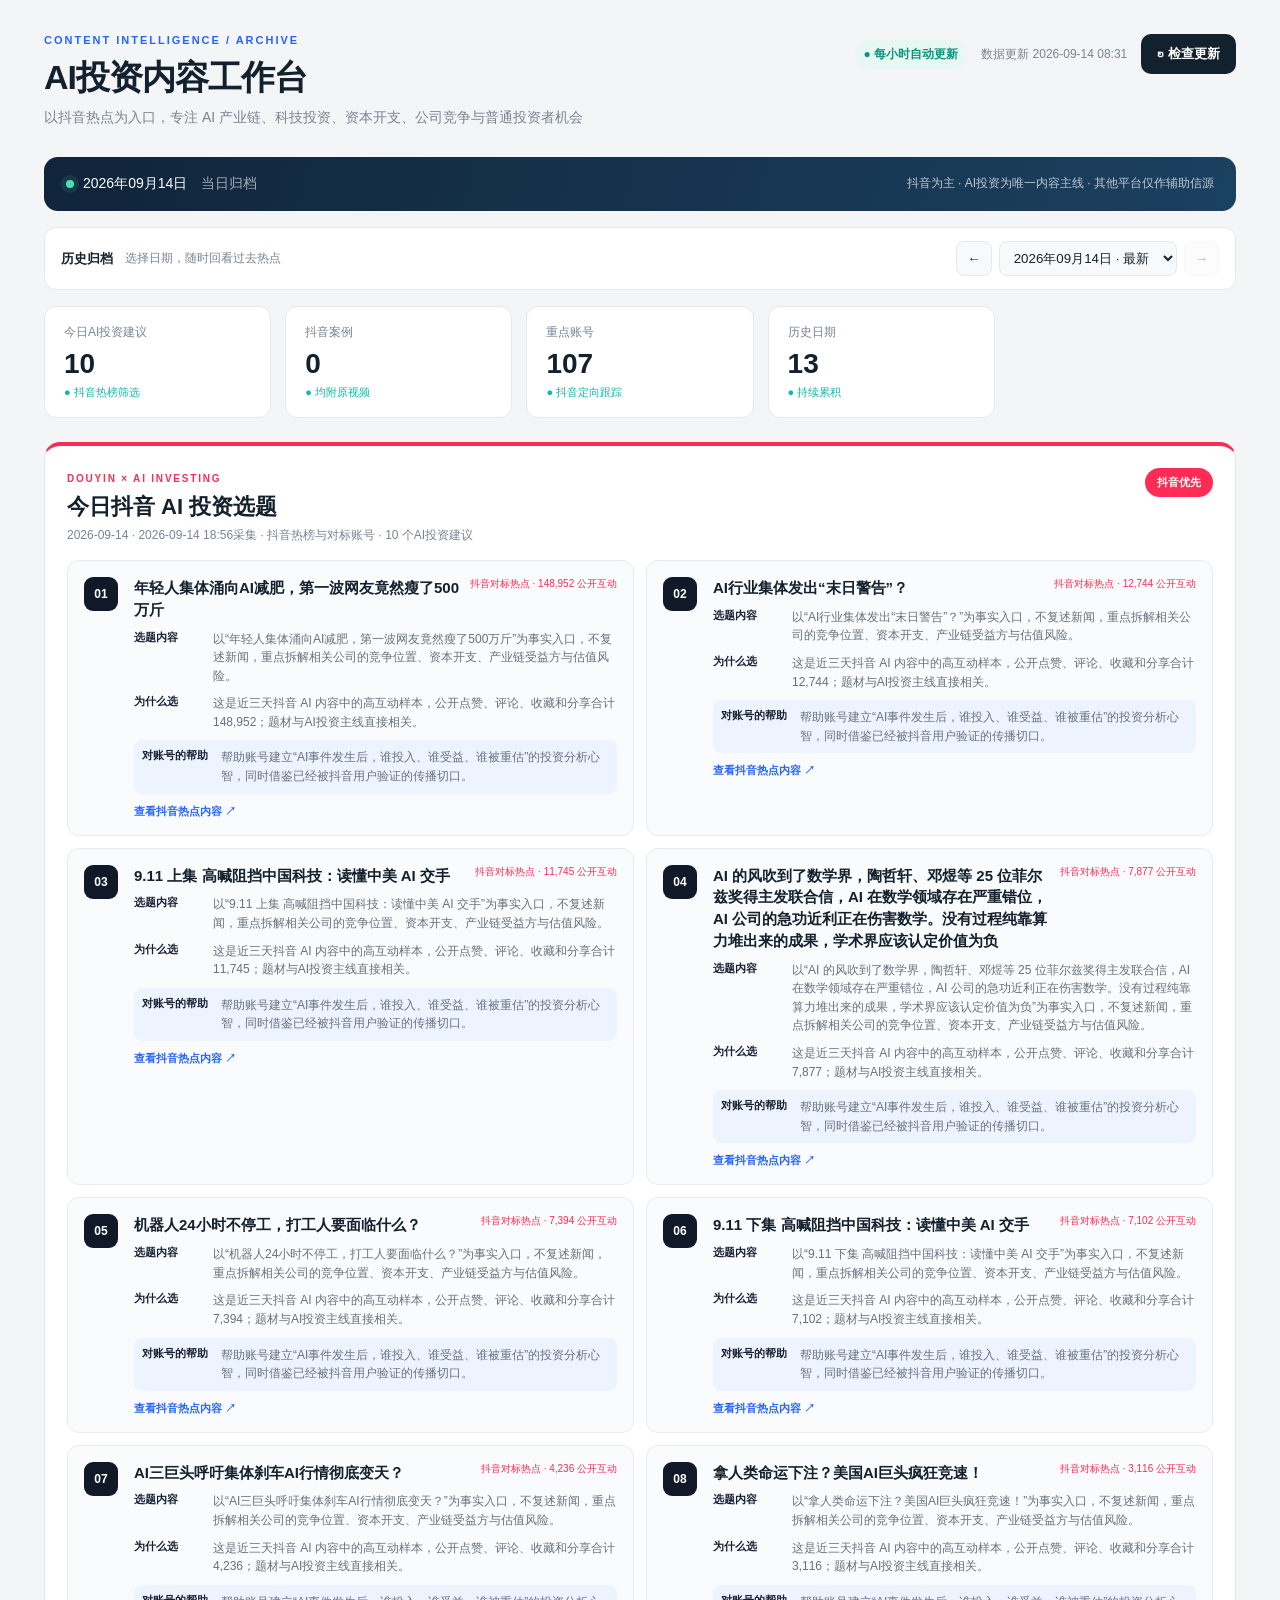
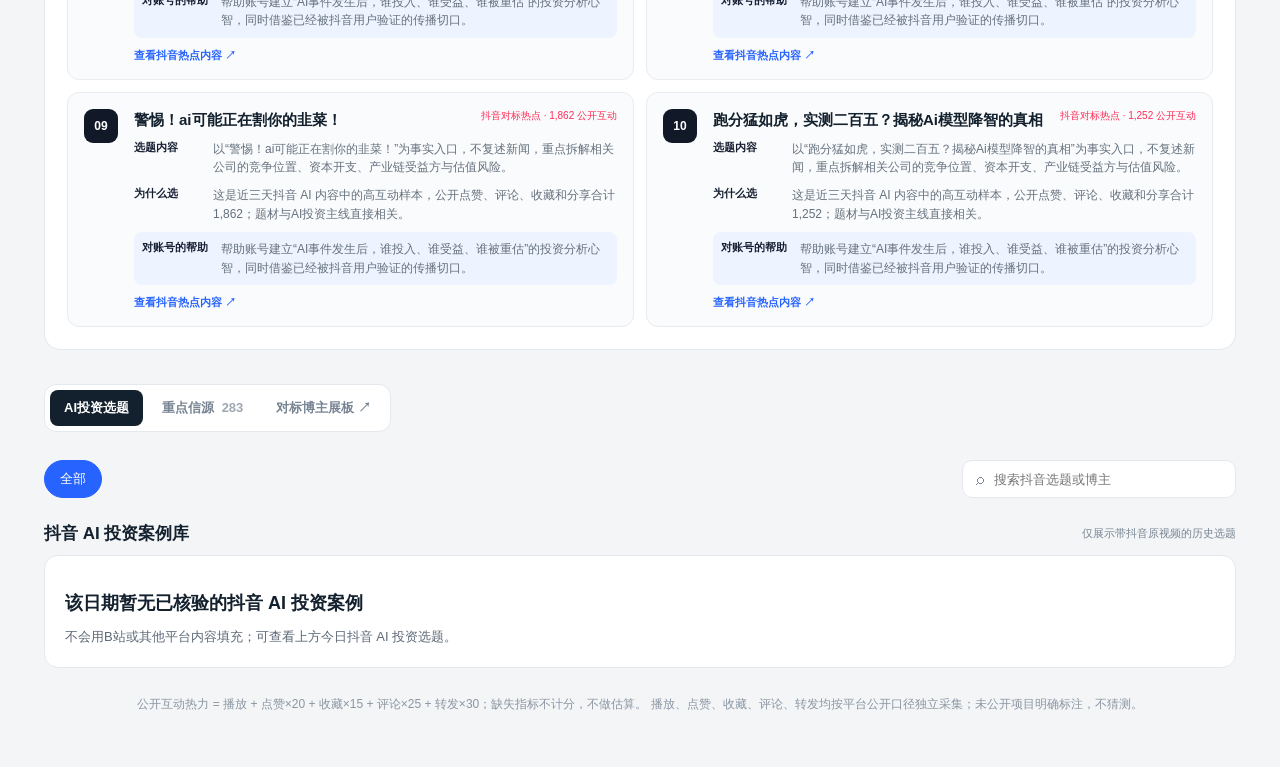
==== commit 7a271880: "Focus content workspace on Douyin AI investing" ====
--- a/index.html
+++ b/index.html
@@ -3,29 +3,30 @@
 <head>
   <meta charset="UTF-8" />
   <meta name="viewport" content="width=device-width, initial-scale=1.0" />
-  <meta name="description" content="面向短视频编导的财经、金融、股市投资、科技、社会民生与国际时政热点选题和爆款视频数据库" />
-  <title>热点选题雷达</title>
+  <meta name="description" content="面向AI投资博主的抖音热点选题、产业研究与爆款视频工作台" />
+  <title>AI投资内容工作台</title>
   <link rel="stylesheet" href="styles.css" />
   <link rel="stylesheet" href="rank.css" />
   <link rel="stylesheet" href="copy-links.css" />
   <link rel="stylesheet" href="creators.css" />
   <link rel="stylesheet" href="categories.css" />
   <link rel="stylesheet" href="douyin-radar.css" />
+  <link rel="stylesheet" href="ai-investment.css" />
 </head>
 <body>
   <main class="shell">
     <header class="topbar">
       <div>
         <div class="eyebrow">CONTENT INTELLIGENCE / ARCHIVE</div>
-        <h1>热点选题雷达</h1>
-        <p class="subtitle">财经 × 金融 × 股市投资 × 科技（AI重点）× 社会民生 × 国际时政 · 每日热点与爆款视频档案</p>
+        <h1>AI投资内容工作台</h1>
+        <p class="subtitle">以抖音热点为入口，专注 AI 产业链、科技投资、资本开支、公司竞争与普通投资者机会</p>
       </div>
       <div class="top-actions"><span class="hourly">● 每小时自动更新</span><span id="updateTime"></span><button id="refreshBtn">↻ 检查更新</button></div>
     </header>
 
     <section class="hero">
       <div><span class="live-dot"></span><span id="dateLabel"></span><span class="muted">　当日归档</span></div>
-      <div class="hero-note">抖音 / 视频号优先 · 海外播客与访谈补充 · 公开数据每日核验 · 历史快照保留</div>
+      <div class="hero-note">抖音为主 · AI投资为唯一内容主线 · 其他平台仅作辅助信源</div>
     </section>
 
     <section class="date-strip">
@@ -41,22 +42,24 @@
 
     <section class="douyin-radar" id="douyinRadar">
       <div class="douyin-radar-head">
-        <div><span class="douyin-kicker">DOUYIN DAILY PICKS</span><h2>今日抖音热点选题列表</h2><p id="douyinRadarMeta">按抖音热榜真实数据与账号适配度筛选</p></div>
+        <div><span class="douyin-kicker">DOUYIN × AI INVESTING</span><h2>今日抖音 AI 投资选题</h2><p id="douyinRadarMeta">只保留能转化为 AI 产业与投资判断的抖音热点</p></div>
         <span class="douyin-primary">抖音优先</span>
       </div>
       <div class="douyin-topic-list" id="douyinTopicList"></div>
     </section>
 
     <nav class="view-switch" aria-label="内容视图">
-      <button class="view-btn active" type="button" data-view="topics">热点选题</button>
+      <button class="view-btn active" type="button" data-view="topics">AI投资选题</button>
       <button class="view-btn" type="button" data-view="creators">重点信源 <span id="creatorCount">282</span></button>
       <a class="view-link" href="benchmark-dashboard.html">对标博主展板 ↗</a>
     </nav>
 
     <section class="toolbar" id="topicToolbar">
       <div class="tabs" id="tabs"></div>
-      <label class="search"><span>⌕</span><input id="search" placeholder="搜索选题、作者或平台" /></label>
+      <label class="search"><span>⌕</span><input id="search" placeholder="搜索抖音选题或博主" /></label>
     </section>
+
+    <div class="douyin-library-title" id="douyinLibraryTitle"><strong>抖音 AI 投资案例库</strong><span>仅展示带抖音原视频的历史选题</span></div>
 
     <section class="grid" id="topicGrid"></section>
 
--- a/ai-investment.css
+++ b/ai-investment.css
@@ -0,0 +1 @@
+.douyin-library-title{display:flex;justify-content:space-between;align-items:center;margin:24px 0 10px}.douyin-library-title strong{font-size:17px}.douyin-library-title span{font-size:11px;color:#788493}.douyin-radar{border-top:4px solid #fe2c55}.douyin-answer strong{color:#172033}.douyin-answer.benefit{background:#eef4ff}@media(max-width:620px){.douyin-library-title{display:block}.douyin-library-title span{display:block;margin-top:5px}}
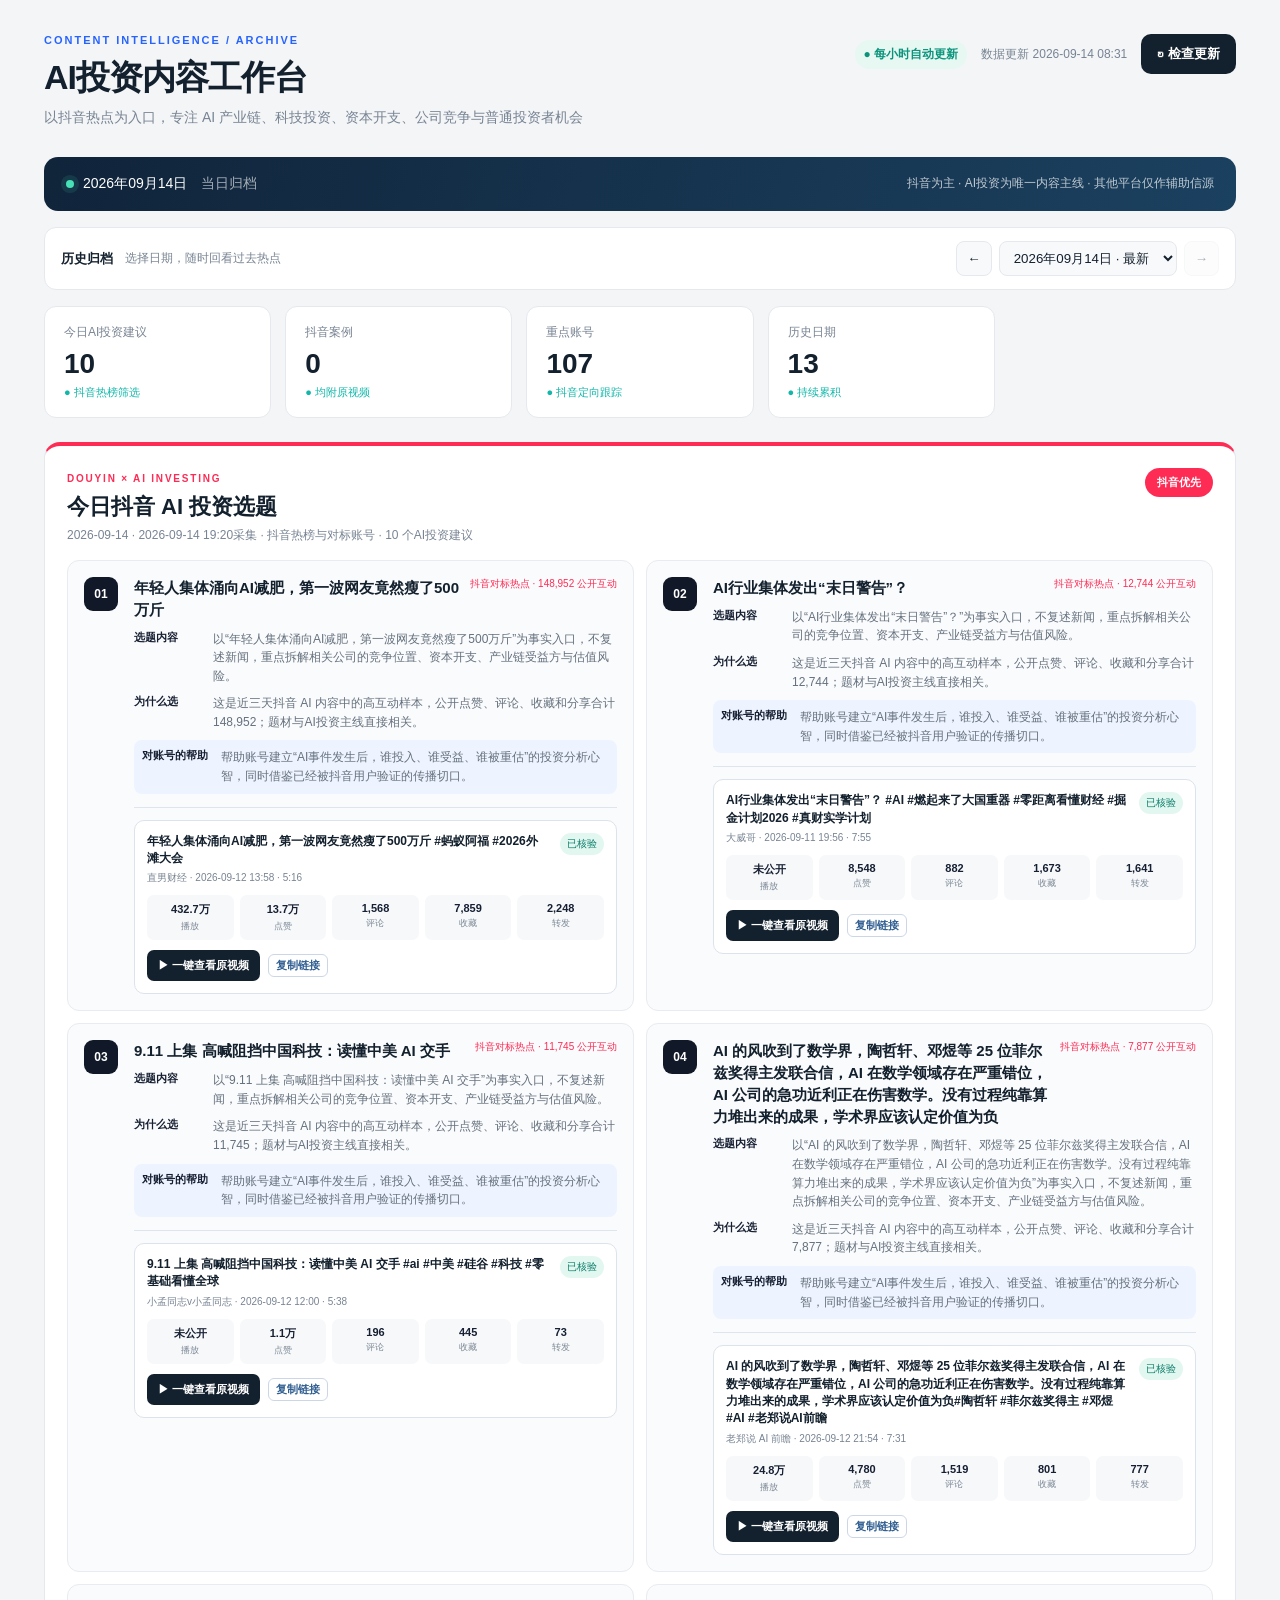
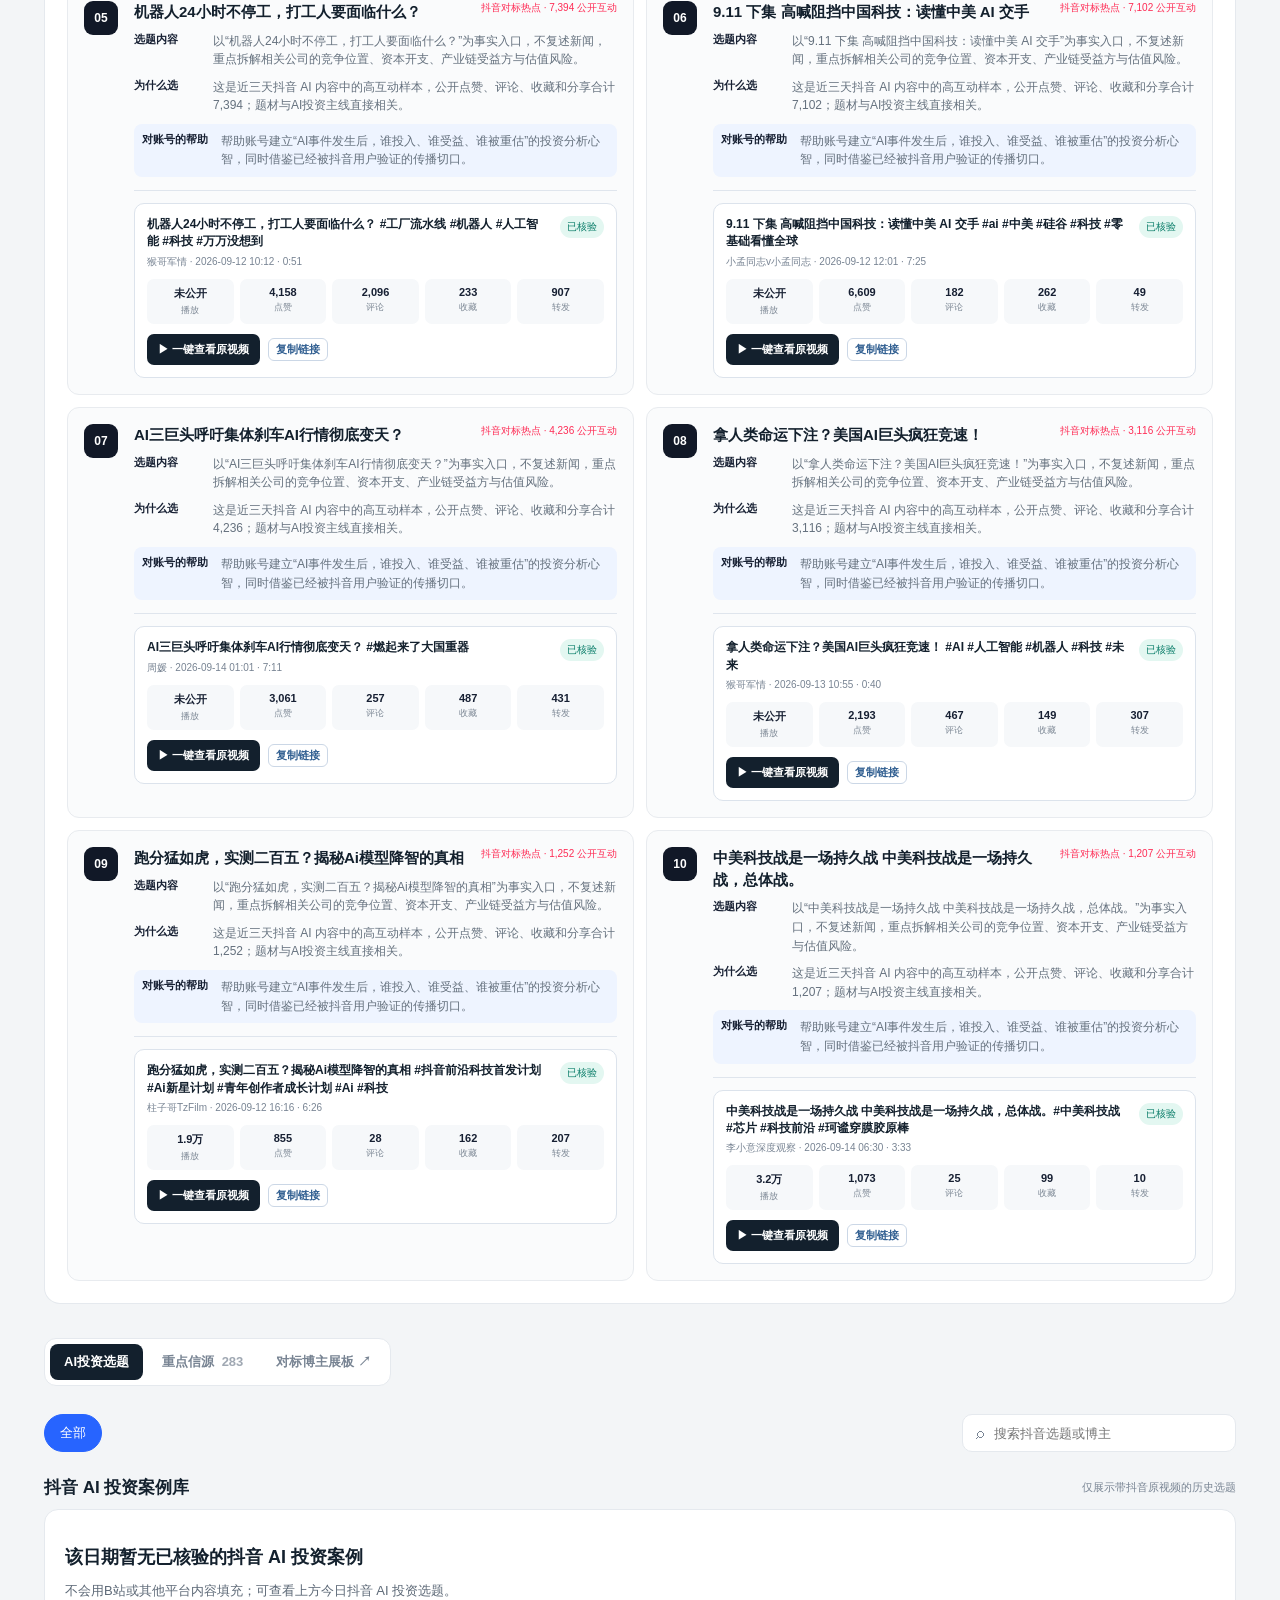
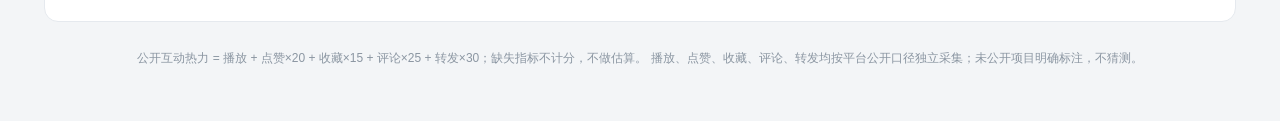
==== commit 8a8e647a: "Embed Douyin videos and metrics in topic cards" ====
--- a/index.html
+++ b/index.html
@@ -12,6 +12,7 @@
   <link rel="stylesheet" href="categories.css" />
   <link rel="stylesheet" href="douyin-radar.css" />
   <link rel="stylesheet" href="ai-investment.css" />
+  <link rel="stylesheet" href="radar-video.css" />
 </head>
 <body>
   <main class="shell">
--- a/radar-video.css
+++ b/radar-video.css
@@ -0,0 +1 @@
+.radar-videos{margin-top:13px;padding-top:12px;border-top:1px solid #dfe5ed}.radar-video{background:#fff;border:1px solid #dce3ec;border-radius:10px;padding:12px}.radar-video-head{display:flex;justify-content:space-between;gap:12px}.radar-video-head strong{display:block;font-size:12px;line-height:1.45}.radar-video-head span{display:block;margin-top:4px;color:#788493;font-size:10px}.radar-video-head .verified-chip{align-self:flex-start;margin:0;color:#087c68;background:#e3f7f1;padding:4px 7px;border-radius:999px;white-space:nowrap}.radar-metrics{display:grid;grid-template-columns:repeat(5,minmax(0,1fr));gap:6px;margin-top:10px}.radar-metrics span{background:#f6f8fa;border-radius:7px;padding:7px 5px;text-align:center;color:#7c8794;font-size:9px}.radar-metrics b{display:block;color:#172033;font-size:11px;margin-bottom:3px}.radar-video-actions{display:flex;gap:8px;align-items:center;margin-top:10px}.radar-video-actions a,.radar-video-actions button{font-size:11px}.watch-now{display:inline-flex!important;margin:0!important;background:#13202d;color:#fff!important;padding:8px 11px;border-radius:7px}.radar-video-pending{display:flex;justify-content:space-between;align-items:center;margin-top:13px;padding:10px 12px;border:1px dashed #d4dce7;border-radius:9px;color:#8a94a1;font-size:11px}.radar-video-pending a{margin:0!important}@media(max-width:620px){.radar-metrics{grid-template-columns:repeat(3,1fr)}.radar-video-head{display:block}.radar-video-head .verified-chip{display:inline-block;margin-top:7px}.radar-video-actions{flex-wrap:wrap}}
